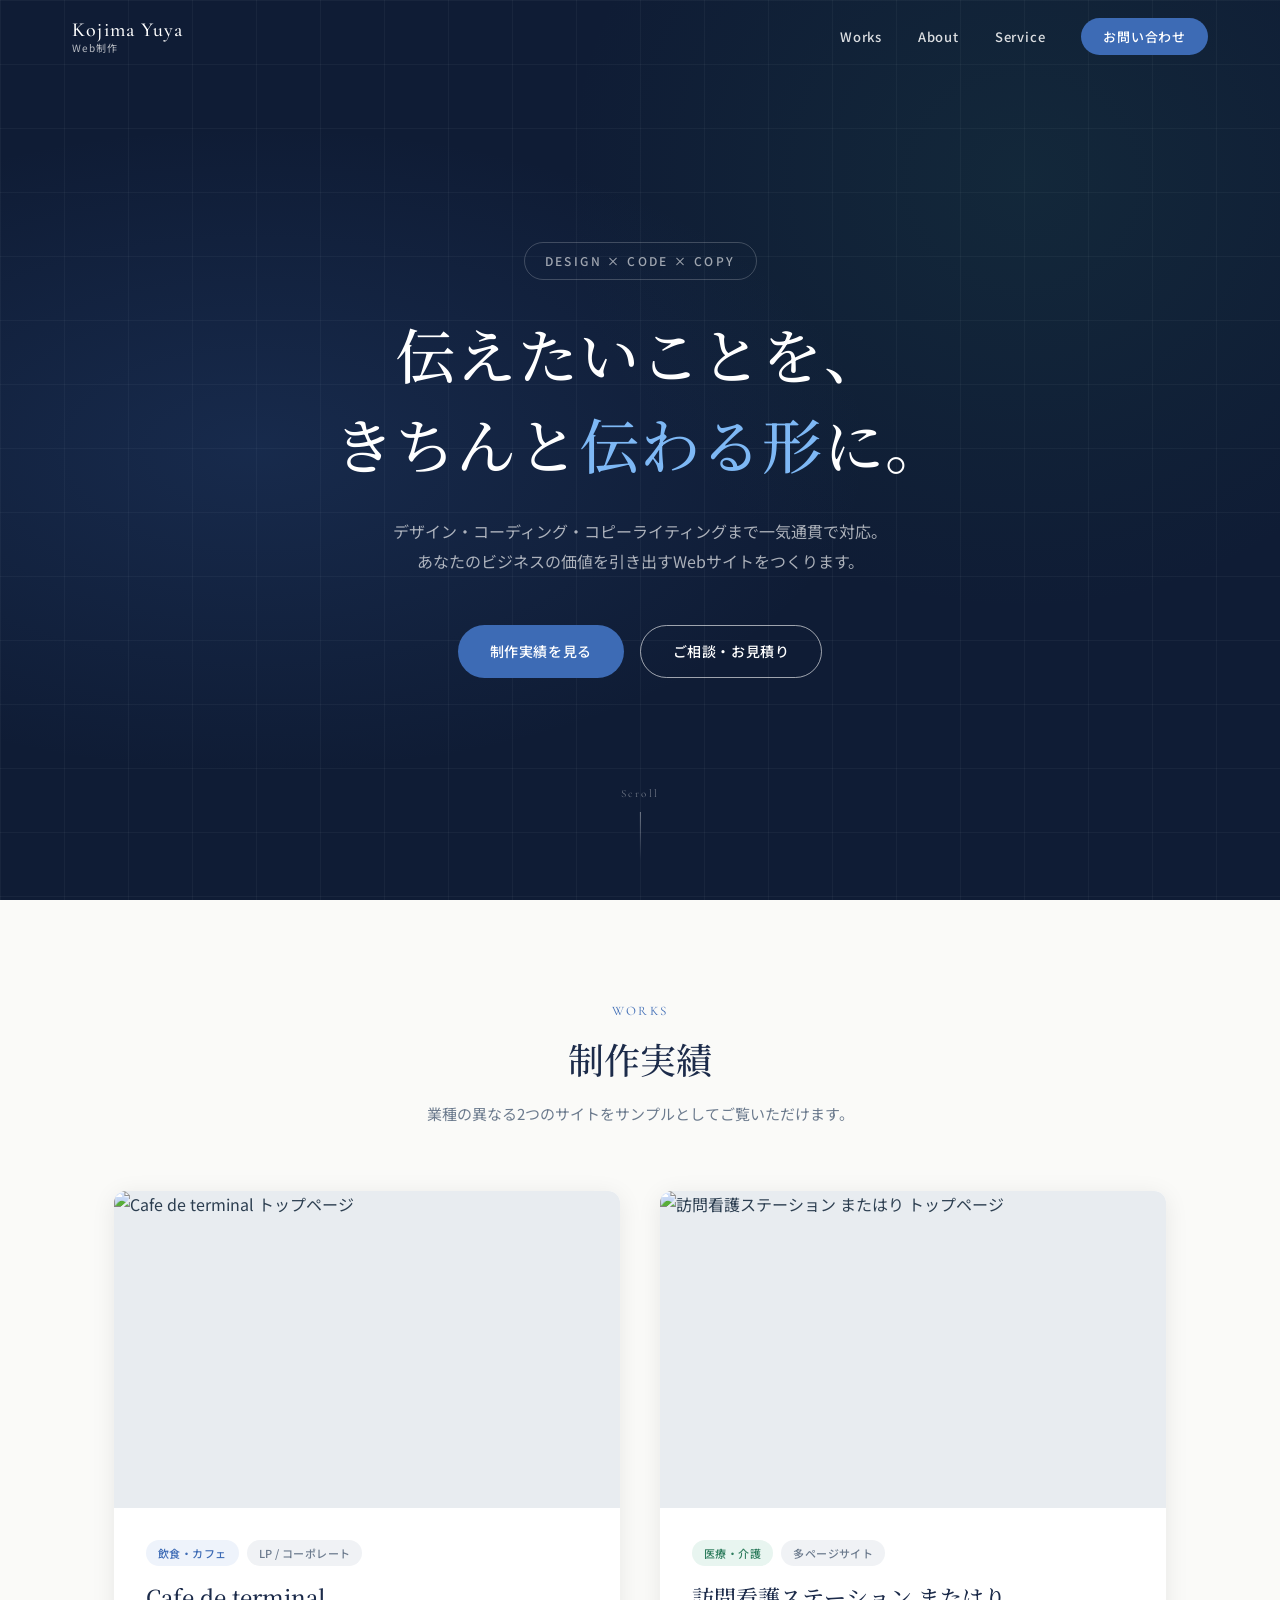
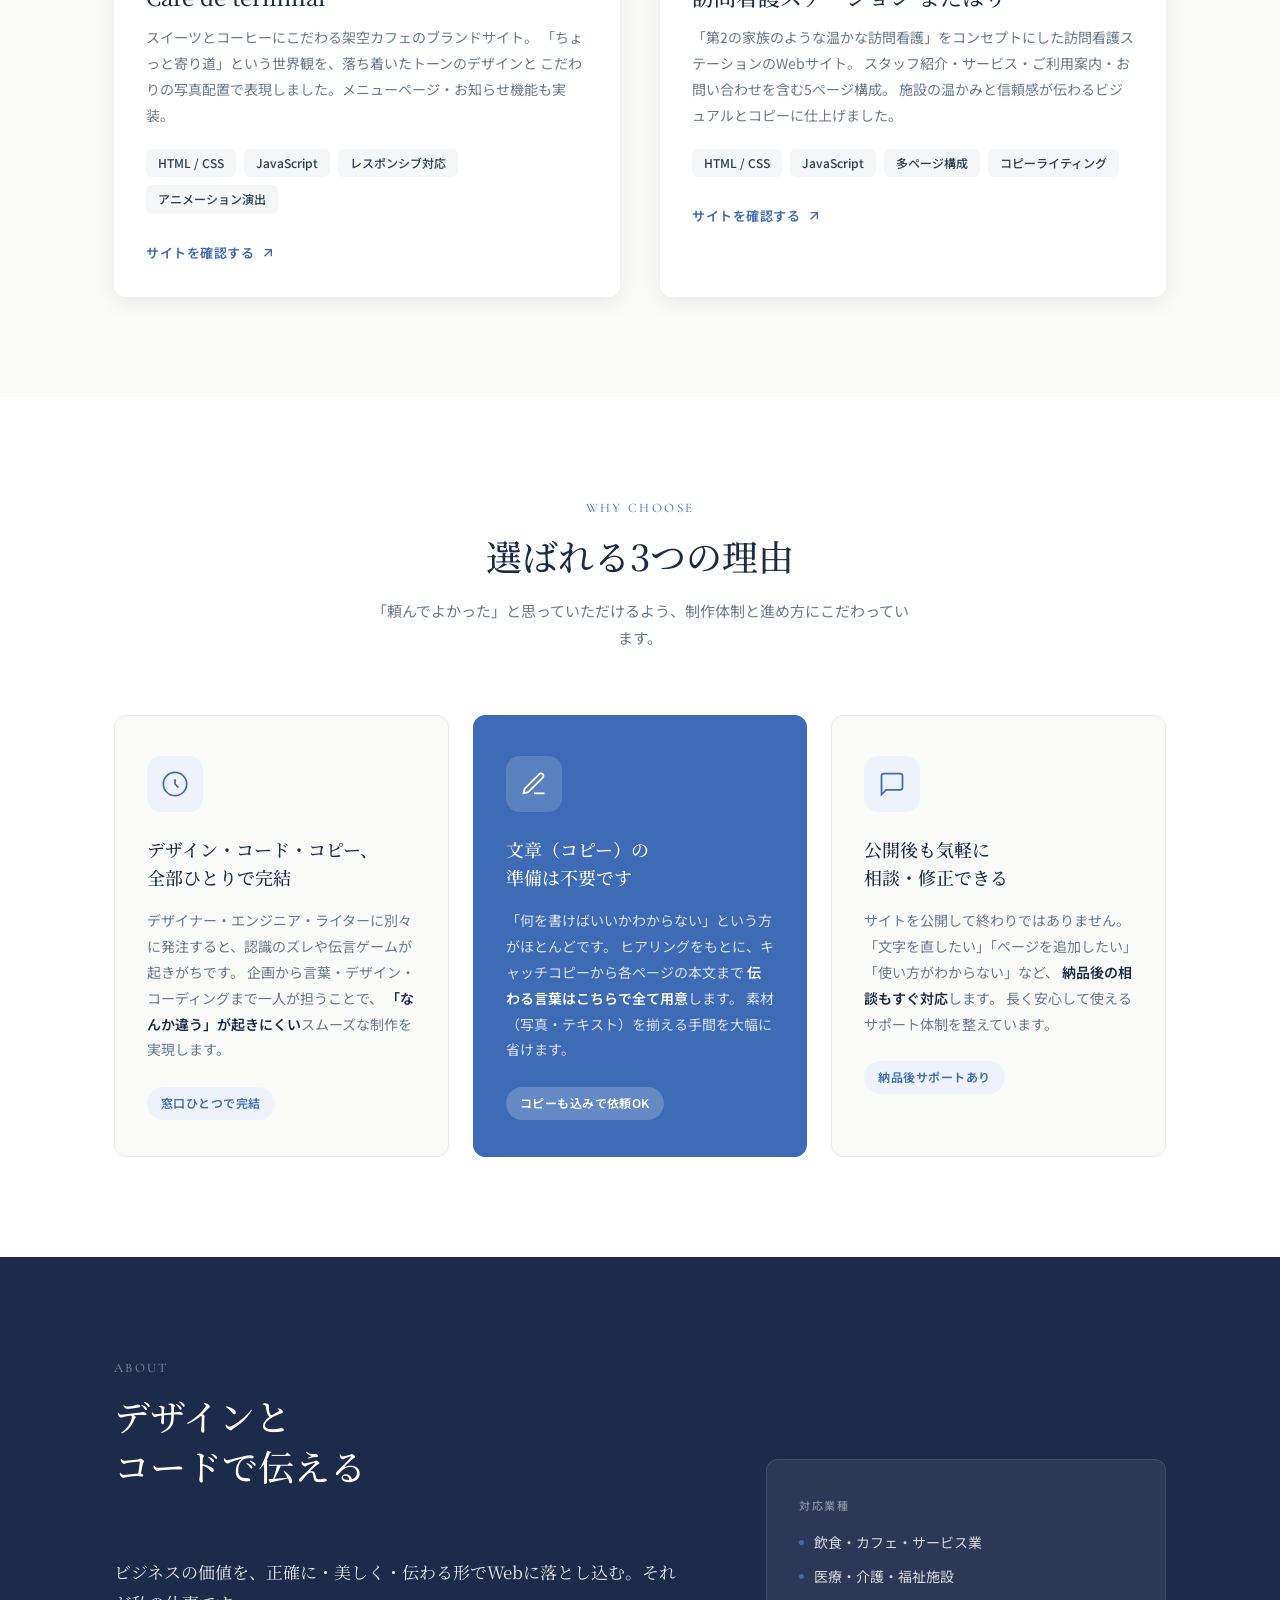
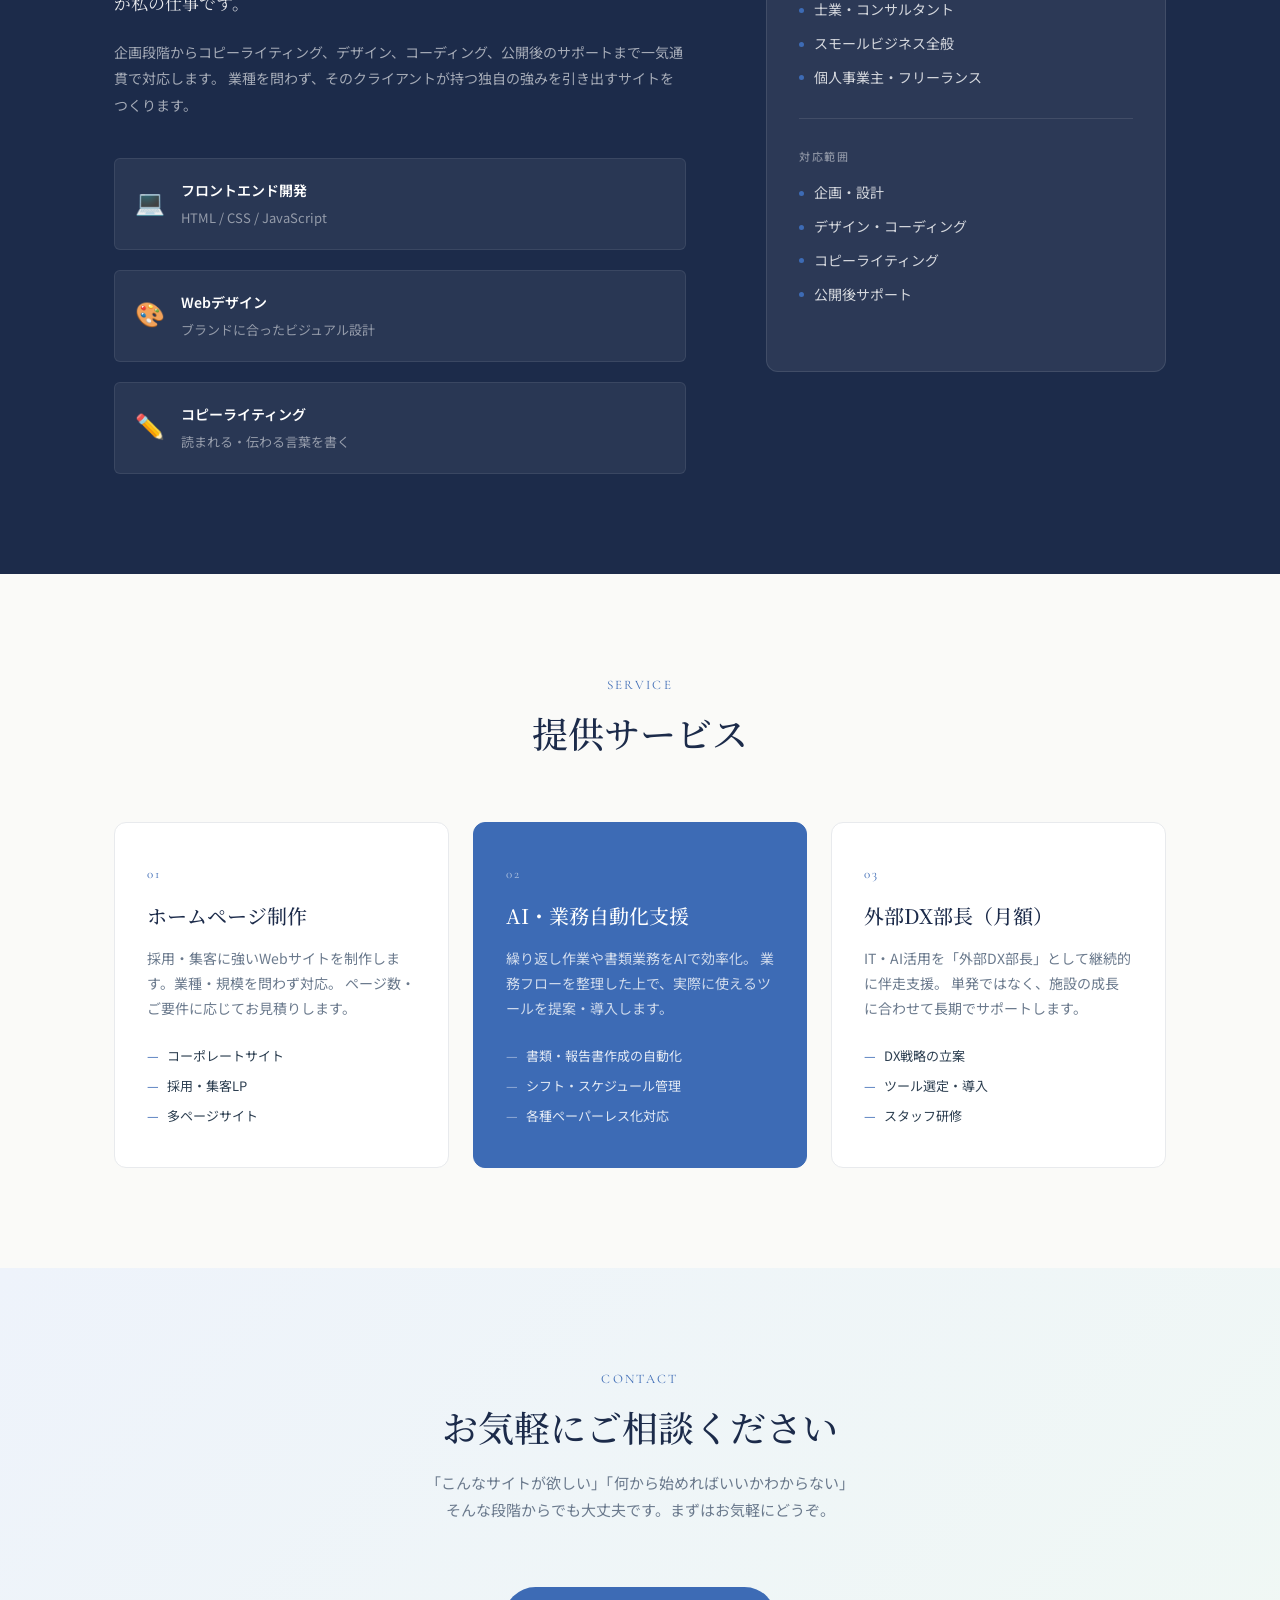
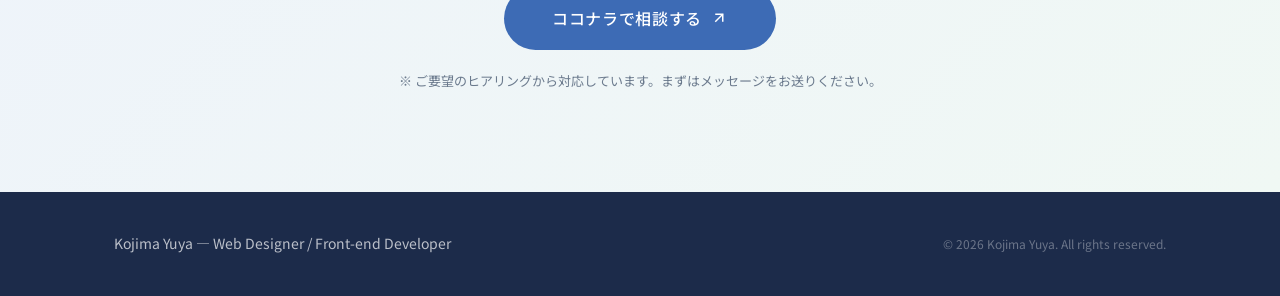
==== index.html @ 9ddced2b "初回コミット：ポートフォリオサイト" ====
<!DOCTYPE html>
<html lang="ja">
<head>
  <meta charset="UTF-8">
  <meta name="viewport" content="width=device-width, initial-scale=1.0">
  <title>Web制作ポートフォリオ | Kojima Yuya</title>
  <meta name="description" content="ホームページ制作のポートフォリオ。デザイン・コーディング・コピーライティングまで一気通貫で対応します。">
  <link rel="preconnect" href="https://fonts.googleapis.com">
  <link rel="preconnect" href="https://fonts.gstatic.com" crossorigin>
  <link href="https://fonts.googleapis.com/css2?family=Cormorant+Garamond:wght@300;400;500&family=Noto+Sans+JP:wght@300;400;500;700&family=Noto+Serif+JP:wght@400;500&display=swap" rel="stylesheet">
  <link rel="stylesheet" href="css/style.css">
</head>
<body>

  <!-- ==================== HEADER ==================== -->
  <header class="header" id="header">
    <div class="header__inner">
      <a href="#" class="header__logo">
        <span class="header__logo-en">Kojima Yuya</span>
        <span class="header__logo-ja">Web制作</span>
      </a>
      <nav class="header__nav" id="nav">
        <ul class="header__nav-list">
          <li><a href="#works">Works</a></li>
          <li><a href="#about">About</a></li>
          <li><a href="#service">Service</a></li>
          <li><a href="#contact" class="header__nav-cta">お問い合わせ</a></li>
        </ul>
      </nav>
      <button class="header__hamburger" id="hamburger" aria-label="メニュー">
        <span></span><span></span><span></span>
      </button>
    </div>
  </header>

  <!-- ==================== HERO ==================== -->
  <section class="hero">
    <div class="hero__bg"></div>
    <div class="hero__content">
      <p class="hero__eyebrow">Design × Code × Copy</p>
      <h1 class="hero__title">
        伝えたいことを、<br>
        きちんと<em>伝わる形</em>に。
      </h1>
      <p class="hero__desc">
        デザイン・コーディング・コピーライティングまで一気通貫で対応。<br>
        あなたのビジネスの価値を引き出すWebサイトをつくります。
      </p>
      <div class="hero__actions">
        <a href="#works" class="btn btn--primary">制作実績を見る</a>
        <a href="#contact" class="btn btn--ghost">ご相談・お見積り</a>
      </div>
    </div>
    <div class="hero__scroll">
      <span>Scroll</span>
      <div class="hero__scroll-line"></div>
    </div>
  </section>

  <!-- ==================== WORKS ==================== -->
  <section class="section works" id="works">
    <div class="container">
      <div class="section__header">
        <p class="section__label">Works</p>
        <h2 class="section__title">制作実績</h2>
        <p class="section__desc">業種の異なる2つのサイトをサンプルとしてご覧いただけます。</p>
      </div>

      <div class="works__grid">

        <!-- Work 1: Cafe -->
        <article class="work-card" id="work-cafe">
          <div class="work-card__visual">
            <a href="../sample_cafe_hp/index.html" target="_blank" class="work-card__link">
              <img
                src="../sample_cafe_hp/assets/images/hero.png"
                alt="Cafe de terminal トップページ"
                class="work-card__img"
                loading="lazy"
              >
              <div class="work-card__overlay">
                <span class="work-card__overlay-text">サイトを見る →</span>
              </div>
            </a>
          </div>
          <div class="work-card__body">
            <div class="work-card__tags">
              <span class="tag tag--blue">飲食・カフェ</span>
              <span class="tag tag--gray">LP / コーポレート</span>
            </div>
            <h3 class="work-card__title">Cafe de terminal</h3>
            <p class="work-card__desc">
              スイーツとコーヒーにこだわる架空カフェのブランドサイト。
              「ちょっと寄り道」という世界観を、落ち着いたトーンのデザインと
              こだわりの写真配置で表現しました。メニューページ・お知らせ機能も実装。
            </p>
            <ul class="work-card__skills">
              <li>HTML / CSS</li>
              <li>JavaScript</li>
              <li>レスポンシブ対応</li>
              <li>アニメーション演出</li>
            </ul>
            <a href="../sample_cafe_hp/index.html" target="_blank" class="work-card__cta">
              サイトを確認する
              <svg width="16" height="16" viewBox="0 0 24 24" fill="none" stroke="currentColor" stroke-width="2"><line x1="7" y1="17" x2="17" y2="7"/><polyline points="7 7 17 7 17 17"/></svg>
            </a>
          </div>
        </article>

        <!-- Work 2: またはり -->
        <article class="work-card" id="work-matahari">
          <div class="work-card__visual">
            <a href="../../15_Sandbox/Prototype/またはりHP(Claude Design)/index.html" target="_blank" class="work-card__link">
              <img
                src="../../15_Sandbox/Prototype/またはりHP(Claude Design)/uploads/photos/hero-main.jpg"
                alt="訪問看護ステーション またはり トップページ"
                class="work-card__img"
                loading="lazy"
              >
              <div class="work-card__overlay">
                <span class="work-card__overlay-text">サイトを見る →</span>
              </div>
            </a>
          </div>
          <div class="work-card__body">
            <div class="work-card__tags">
              <span class="tag tag--green">医療・介護</span>
              <span class="tag tag--gray">多ページサイト</span>
            </div>
            <h3 class="work-card__title">訪問看護ステーション またはり</h3>
            <p class="work-card__desc">
              「第2の家族のような温かな訪問看護」をコンセプトにした訪問看護ステーションのWebサイト。
              スタッフ紹介・サービス・ご利用案内・お問い合わせを含む5ページ構成。
              施設の温かみと信頼感が伝わるビジュアルとコピーに仕上げました。
            </p>
            <ul class="work-card__skills">
              <li>HTML / CSS</li>
              <li>JavaScript</li>
              <li>多ページ構成</li>
              <li>コピーライティング</li>
            </ul>
            <a href="../../15_Sandbox/Prototype/またはりHP(Claude Design)/index.html" target="_blank" class="work-card__cta">
              サイトを確認する
              <svg width="16" height="16" viewBox="0 0 24 24" fill="none" stroke="currentColor" stroke-width="2"><line x1="7" y1="17" x2="17" y2="7"/><polyline points="7 7 17 7 17 17"/></svg>
            </a>
          </div>
        </article>

      </div>
    </div>
  </section>

  <!-- ==================== FEATURES ==================== -->
  <section class="section features" id="features">
    <div class="container">
      <div class="section__header">
        <p class="section__label">Why Choose</p>
        <h2 class="section__title">選ばれる3つの理由</h2>
        <p class="section__desc">「頼んでよかった」と思っていただけるよう、制作体制と進め方にこだわっています。</p>
      </div>
      <div class="features__grid">

        <div class="feature-card">
          <div class="feature-card__icon-wrap">
            <svg width="28" height="28" viewBox="0 0 24 24" fill="none" stroke="currentColor" stroke-width="1.5"><circle cx="12" cy="12" r="10"/><path d="M12 8v4l3 3"/></svg>
          </div>
          <h3 class="feature-card__title">デザイン・コード・コピー、<br>全部ひとりで完結</h3>
          <p class="feature-card__desc">
            デザイナー・エンジニア・ライターに別々に発注すると、認識のズレや伝言ゲームが起きがちです。
            企画から言葉・デザイン・コーディングまで一人が担うことで、
            <strong>「なんか違う」が起きにくい</strong>スムーズな制作を実現します。
          </p>
          <div class="feature-card__badge">窓口ひとつで完結</div>
        </div>

        <div class="feature-card feature-card--accent">
          <div class="feature-card__icon-wrap">
            <svg width="28" height="28" viewBox="0 0 24 24" fill="none" stroke="currentColor" stroke-width="1.5"><path d="M12 20h9"/><path d="M16.5 3.5a2.121 2.121 0 0 1 3 3L7 19l-4 1 1-4L16.5 3.5z"/></svg>
          </div>
          <h3 class="feature-card__title">文章（コピー）の<br>準備は不要です</h3>
          <p class="feature-card__desc">
            「何を書けばいいかわからない」という方がほとんどです。
            ヒアリングをもとに、キャッチコピーから各ページの本文まで
            <strong>伝わる言葉はこちらで全て用意</strong>します。
            素材（写真・テキスト）を揃える手間を大幅に省けます。
          </p>
          <div class="feature-card__badge">コピーも込みで依頼OK</div>
        </div>

        <div class="feature-card">
          <div class="feature-card__icon-wrap">
            <svg width="28" height="28" viewBox="0 0 24 24" fill="none" stroke="currentColor" stroke-width="1.5"><path d="M21 15a2 2 0 0 1-2 2H7l-4 4V5a2 2 0 0 1 2-2h14a2 2 0 0 1 2 2z"/></svg>
          </div>
          <h3 class="feature-card__title">公開後も気軽に<br>相談・修正できる</h3>
          <p class="feature-card__desc">
            サイトを公開して終わりではありません。
            「文字を直したい」「ページを追加したい」「使い方がわからない」など、
            <strong>納品後の相談もすぐ対応</strong>します。
            長く安心して使えるサポート体制を整えています。
          </p>
          <div class="feature-card__badge">納品後サポートあり</div>
        </div>

      </div>
    </div>
  </section>

  <!-- ==================== ABOUT ==================== -->
  <section class="section about" id="about">
    <div class="container about__inner">
      <div class="about__text">
        <div class="section__header section__header--left">
          <p class="section__label">About</p>
          <h2 class="section__title">デザインと<br>コードで伝える</h2>
        </div>
        <p class="about__lead">
          ビジネスの価値を、正確に・美しく・伝わる形でWebに落とし込む。それが私の仕事です。
        </p>
        <p class="about__body">
          企画段階からコピーライティング、デザイン、コーディング、公開後のサポートまで一気通貫で対応します。
          業種を問わず、そのクライアントが持つ独自の強みを引き出すサイトをつくります。
        </p>
        <div class="about__skills">
          <div class="skill-item">
            <span class="skill-item__icon">💻</span>
            <div>
              <p class="skill-item__title">フロントエンド開発</p>
              <p class="skill-item__desc">HTML / CSS / JavaScript</p>
            </div>
          </div>
          <div class="skill-item">
            <span class="skill-item__icon">🎨</span>
            <div>
              <p class="skill-item__title">Webデザイン</p>
              <p class="skill-item__desc">ブランドに合ったビジュアル設計</p>
            </div>
          </div>
          <div class="skill-item">
            <span class="skill-item__icon">✏️</span>
            <div>
              <p class="skill-item__title">コピーライティング</p>
              <p class="skill-item__desc">読まれる・伝わる言葉を書く</p>
            </div>
          </div>
        </div>
      </div>
      <div class="about__visual">
        <div class="about__card">
          <p class="about__card-label">対応業種</p>
          <ul class="about__card-list">
            <li>飲食・カフェ・サービス業</li>
            <li>医療・介護・福祉施設</li>
            <li>士業・コンサルタント</li>
            <li>スモールビジネス全般</li>
            <li>個人事業主・フリーランス</li>
          </ul>
          <div class="about__card-divider"></div>
          <p class="about__card-label">対応範囲</p>
          <ul class="about__card-list">
            <li>企画・設計</li>
            <li>デザイン・コーディング</li>
            <li>コピーライティング</li>
            <li>公開後サポート</li>
          </ul>
        </div>
      </div>
    </div>
  </section>

  <!-- ==================== SERVICE ==================== -->
  <section class="section service" id="service">
    <div class="container">
      <div class="section__header">
        <p class="section__label">Service</p>
        <h2 class="section__title">提供サービス</h2>
      </div>
      <div class="service__grid">

        <div class="service-card">
          <div class="service-card__num">01</div>
          <h3 class="service-card__title">ホームページ制作</h3>
          <p class="service-card__desc">
            採用・集客に強いWebサイトを制作します。業種・規模を問わず対応。
            ページ数・ご要件に応じてお見積りします。
          </p>
          <ul class="service-card__list">
            <li>コーポレートサイト</li>
            <li>採用・集客LP</li>
            <li>多ページサイト</li>
          </ul>
        </div>

        <div class="service-card service-card--accent">
          <div class="service-card__num">02</div>
          <h3 class="service-card__title">AI・業務自動化支援</h3>
          <p class="service-card__desc">
            繰り返し作業や書類業務をAIで効率化。
            業務フローを整理した上で、実際に使えるツールを提案・導入します。
          </p>
          <ul class="service-card__list">
            <li>書類・報告書作成の自動化</li>
            <li>シフト・スケジュール管理</li>
            <li>各種ペーパーレス化対応</li>
          </ul>
        </div>

        <div class="service-card">
          <div class="service-card__num">03</div>
          <h3 class="service-card__title">外部DX部長（月額）</h3>
          <p class="service-card__desc">
            IT・AI活用を「外部DX部長」として継続的に伴走支援。
            単発ではなく、施設の成長に合わせて長期でサポートします。
          </p>
          <ul class="service-card__list">
            <li>DX戦略の立案</li>
            <li>ツール選定・導入</li>
            <li>スタッフ研修</li>
          </ul>
        </div>

      </div>
    </div>
  </section>

  <!-- ==================== CONTACT ==================== -->
  <section class="section contact" id="contact">
    <div class="container contact__inner">
      <div class="section__header">
        <p class="section__label">Contact</p>
        <h2 class="section__title">お気軽にご相談ください</h2>
        <p class="section__desc">
          「こんなサイトが欲しい」「何から始めればいいかわからない」<br>
          そんな段階からでも大丈夫です。まずはお気軽にどうぞ。
        </p>
      </div>
      <div class="contact__actions">
        <a href="https://coconala.com/services/4170805" target="_blank" class="btn btn--primary btn--lg">
          ココナラで相談する
          <svg width="18" height="18" viewBox="0 0 24 24" fill="none" stroke="currentColor" stroke-width="2"><line x1="7" y1="17" x2="17" y2="7"/><polyline points="7 7 17 7 17 17"/></svg>
        </a>
      </div>
      <p class="contact__note">※ ご要望のヒアリングから対応しています。まずはメッセージをお送りください。</p>
    </div>
  </section>

  <!-- ==================== FOOTER ==================== -->
  <footer class="footer">
    <div class="container footer__inner">
      <p class="footer__name">Kojima Yuya — Web Designer / Front-end Developer</p>
      <p class="footer__copy">&copy; 2026 Kojima Yuya. All rights reserved.</p>
    </div>
  </footer>

  <script src="js/main.js"></script>
</body>
</html>
---- css/style.css ----
/* ===========================
   Reset & Base
=========================== */
*, *::before, *::after {
  box-sizing: border-box;
  margin: 0;
  padding: 0;
}

:root {
  --color-bg: #fafaf8;
  --color-surface: #ffffff;
  --color-primary: #1c2b4a;
  --color-accent: #3d6bb5;
  --color-accent-light: #eef3fb;
  --color-green: #2e7d5e;
  --color-green-light: #e8f5f0;
  --color-text: #2c3e50;
  --color-text-muted: #6b7a8d;
  --color-border: #e8eaed;
  --color-hero-bg: #0f1c35;

  --font-sans: 'Noto Sans JP', sans-serif;
  --font-serif: 'Noto Serif JP', serif;
  --font-display: 'Cormorant Garamond', serif;

  --radius: 12px;
  --radius-sm: 6px;
  --shadow: 0 4px 24px rgba(0,0,0,.08);
  --shadow-hover: 0 12px 40px rgba(0,0,0,.14);
  --transition: .3s cubic-bezier(.4,0,.2,1);
}

html {
  scroll-behavior: smooth;
  font-size: 16px;
}

body {
  font-family: var(--font-sans);
  color: var(--color-text);
  background: var(--color-bg);
  line-height: 1.7;
  -webkit-font-smoothing: antialiased;
}

img { max-width: 100%; height: auto; display: block; }
a { text-decoration: none; color: inherit; }
ul { list-style: none; }

/* ===========================
   Utility
=========================== */
.container {
  max-width: 1100px;
  margin: 0 auto;
  padding: 0 24px;
}

.section {
  padding: 100px 0;
}

.section__header {
  text-align: center;
  margin-bottom: 64px;
}

.section__header--left {
  text-align: left;
}

.section__label {
  font-family: var(--font-display);
  font-size: 13px;
  letter-spacing: .18em;
  color: var(--color-accent);
  text-transform: uppercase;
  margin-bottom: 12px;
  display: block;
}

.section__title {
  font-family: var(--font-serif);
  font-size: clamp(26px, 3.5vw, 36px);
  font-weight: 500;
  color: var(--color-primary);
  line-height: 1.4;
  margin-bottom: 16px;
}

.section__desc {
  font-size: 15px;
  color: var(--color-text-muted);
  max-width: 540px;
  margin: 0 auto;
  line-height: 1.8;
}

/* ===========================
   Buttons
=========================== */
.btn {
  display: inline-flex;
  align-items: center;
  gap: 8px;
  padding: 14px 32px;
  border-radius: 50px;
  font-size: 14px;
  font-weight: 500;
  letter-spacing: .04em;
  cursor: pointer;
  border: none;
  transition: var(--transition);
}

.btn--primary {
  background: var(--color-accent);
  color: #fff;
}
.btn--primary:hover {
  background: #2f55a0;
  transform: translateY(-2px);
  box-shadow: 0 8px 24px rgba(61,107,181,.35);
}

.btn--ghost {
  background: transparent;
  color: #fff;
  border: 1.5px solid rgba(255,255,255,.6);
}
.btn--ghost:hover {
  background: rgba(255,255,255,.1);
  border-color: #fff;
}

.btn--lg {
  padding: 18px 48px;
  font-size: 16px;
}

/* ===========================
   Header
=========================== */
.header {
  position: fixed;
  top: 0;
  left: 0;
  right: 0;
  z-index: 100;
  background: transparent;
  transition: background var(--transition), box-shadow var(--transition);
}

.header.scrolled {
  background: rgba(255,255,255,.96);
  backdrop-filter: blur(12px);
  box-shadow: 0 1px 0 var(--color-border);
}

.header__inner {
  display: flex;
  align-items: center;
  justify-content: space-between;
  height: 72px;
  padding: 0 32px;
  max-width: 1200px;
  margin: 0 auto;
}

.header__logo {
  display: flex;
  flex-direction: column;
  line-height: 1.2;
}

.header__logo-en {
  font-family: var(--font-display);
  font-size: 20px;
  font-weight: 500;
  color: #fff;
  letter-spacing: .06em;
  transition: color var(--transition);
}

.header__logo-ja {
  font-size: 10px;
  color: rgba(255,255,255,.7);
  letter-spacing: .1em;
  transition: color var(--transition);
}

.header.scrolled .header__logo-en { color: var(--color-primary); }
.header.scrolled .header__logo-ja { color: var(--color-text-muted); }

.header__nav-list {
  display: flex;
  align-items: center;
  gap: 36px;
}

.header__nav-list a {
  font-size: 13px;
  font-weight: 500;
  letter-spacing: .06em;
  color: rgba(255,255,255,.85);
  transition: color var(--transition);
}

.header.scrolled .header__nav-list a { color: var(--color-text); }

.header__nav-list a:hover { color: var(--color-accent); }

.header__nav-cta {
  padding: 9px 22px;
  border-radius: 50px;
  background: var(--color-accent) !important;
  color: #fff !important;
}
.header.scrolled .header__nav-cta { background: var(--color-accent) !important; }
.header__nav-cta:hover { opacity: .88; }

.header__hamburger {
  display: none;
  flex-direction: column;
  justify-content: space-between;
  width: 26px;
  height: 18px;
  background: none;
  border: none;
  cursor: pointer;
  padding: 0;
}
.header__hamburger span {
  display: block;
  width: 100%;
  height: 2px;
  background: #fff;
  border-radius: 2px;
  transition: var(--transition);
}
.header.scrolled .header__hamburger span { background: var(--color-primary); }

/* ===========================
   Hero
=========================== */
.hero {
  position: relative;
  min-height: 100vh;
  display: flex;
  align-items: center;
  justify-content: center;
  overflow: hidden;
  background: var(--color-hero-bg);
}

.hero__bg {
  position: absolute;
  inset: 0;
  background:
    radial-gradient(ellipse 80% 60% at 20% 50%, rgba(61,107,181,.18) 0%, transparent 60%),
    radial-gradient(ellipse 60% 80% at 80% 20%, rgba(46,125,94,.12) 0%, transparent 60%);
  pointer-events: none;
}

/* Grid pattern overlay */
.hero::before {
  content: '';
  position: absolute;
  inset: 0;
  background-image:
    linear-gradient(rgba(255,255,255,.04) 1px, transparent 1px),
    linear-gradient(90deg, rgba(255,255,255,.04) 1px, transparent 1px);
  background-size: 64px 64px;
  pointer-events: none;
}

.hero__content {
  position: relative;
  z-index: 1;
  text-align: center;
  padding: 100px 24px 80px;
  max-width: 780px;
}

.hero__eyebrow {
  display: inline-block;
  font-size: 12px;
  font-weight: 500;
  letter-spacing: .2em;
  color: rgba(255,255,255,.6);
  text-transform: uppercase;
  margin-bottom: 28px;
  padding: 8px 20px;
  border: 1px solid rgba(255,255,255,.2);
  border-radius: 50px;
}

.hero__title {
  font-family: var(--font-serif);
  font-size: clamp(34px, 5.5vw, 60px);
  font-weight: 500;
  color: #fff;
  line-height: 1.5;
  margin-bottom: 28px;
  letter-spacing: .02em;
}

.hero__title em {
  font-style: normal;
  color: #7eb8f5;
  position: relative;
}

.hero__desc {
  font-size: clamp(14px, 1.6vw, 16px);
  color: rgba(255,255,255,.65);
  line-height: 1.9;
  margin-bottom: 48px;
}

.hero__actions {
  display: flex;
  gap: 16px;
  justify-content: center;
  flex-wrap: wrap;
}

.hero__scroll {
  position: absolute;
  bottom: 40px;
  left: 50%;
  transform: translateX(-50%);
  display: flex;
  flex-direction: column;
  align-items: center;
  gap: 8px;
  z-index: 1;
}

.hero__scroll span {
  font-family: var(--font-display);
  font-size: 11px;
  letter-spacing: .2em;
  color: rgba(255,255,255,.4);
}

.hero__scroll-line {
  width: 1px;
  height: 48px;
  background: linear-gradient(to bottom, rgba(255,255,255,.4), transparent);
  animation: scrollLine 2s ease-in-out infinite;
}

@keyframes scrollLine {
  0% { transform: scaleY(0); transform-origin: top; }
  50% { transform: scaleY(1); transform-origin: top; }
  51% { transform: scaleY(1); transform-origin: bottom; }
  100% { transform: scaleY(0); transform-origin: bottom; }
}

/* ===========================
   Features
=========================== */
.features {
  background: var(--color-surface);
}

.features__grid {
  display: grid;
  grid-template-columns: repeat(3, 1fr);
  gap: 24px;
}

.feature-card {
  position: relative;
  background: var(--color-bg);
  border: 1px solid var(--color-border);
  border-radius: var(--radius);
  padding: 40px 32px 36px;
  transition: transform var(--transition), box-shadow var(--transition), border-color var(--transition);
}

.feature-card:hover {
  transform: translateY(-5px);
  box-shadow: var(--shadow);
  border-color: rgba(61,107,181,.25);
}

.feature-card--accent {
  background: var(--color-accent);
  border-color: var(--color-accent);
  color: #fff;
}

.feature-card--accent:hover {
  background: #2f55a0;
  border-color: #2f55a0;
  box-shadow: 0 12px 40px rgba(61,107,181,.3);
}

.feature-card__icon-wrap {
  width: 56px;
  height: 56px;
  display: flex;
  align-items: center;
  justify-content: center;
  background: var(--color-accent-light);
  border-radius: 14px;
  margin-bottom: 24px;
  color: var(--color-accent);
}

.feature-card--accent .feature-card__icon-wrap {
  background: rgba(255,255,255,.15);
  color: #fff;
}

.feature-card__title {
  font-family: var(--font-serif);
  font-size: 18px;
  font-weight: 500;
  color: var(--color-primary);
  line-height: 1.55;
  margin-bottom: 16px;
}

.feature-card--accent .feature-card__title { color: #fff; }

.feature-card__desc {
  font-size: 14px;
  color: var(--color-text-muted);
  line-height: 1.85;
  margin-bottom: 24px;
}

.feature-card--accent .feature-card__desc { color: rgba(255,255,255,.8); }

.feature-card__desc strong {
  color: var(--color-primary);
  font-weight: 600;
}

.feature-card--accent .feature-card__desc strong { color: #fff; }

.feature-card__badge {
  display: inline-block;
  font-size: 12px;
  font-weight: 600;
  letter-spacing: .04em;
  padding: 6px 14px;
  border-radius: 50px;
  background: var(--color-accent-light);
  color: var(--color-accent);
}

.feature-card--accent .feature-card__badge {
  background: rgba(255,255,255,.2);
  color: #fff;
}

/* ===========================
   Works
=========================== */
.works {
  background: var(--color-bg);
}

.works__grid {
  display: grid;
  grid-template-columns: 1fr 1fr;
  gap: 40px;
}

.work-card {
  background: var(--color-surface);
  border-radius: var(--radius);
  overflow: hidden;
  box-shadow: var(--shadow);
  transition: transform var(--transition), box-shadow var(--transition);
}

.work-card:hover {
  transform: translateY(-6px);
  box-shadow: var(--shadow-hover);
}

.work-card__visual {
  position: relative;
  overflow: hidden;
  aspect-ratio: 16 / 10;
  background: #e8ecf0;
}

.work-card__img {
  width: 100%;
  height: 100%;
  object-fit: cover;
  transition: transform .6s cubic-bezier(.4,0,.2,1);
}

.work-card:hover .work-card__img {
  transform: scale(1.04);
}

.work-card__overlay {
  position: absolute;
  inset: 0;
  background: rgba(15,28,53,.55);
  display: flex;
  align-items: center;
  justify-content: center;
  opacity: 0;
  transition: opacity var(--transition);
}

.work-card:hover .work-card__overlay { opacity: 1; }

.work-card__overlay-text {
  font-size: 15px;
  font-weight: 500;
  color: #fff;
  letter-spacing: .08em;
  border: 1.5px solid rgba(255,255,255,.7);
  padding: 10px 28px;
  border-radius: 50px;
}

.work-card__body {
  padding: 32px;
}

.work-card__tags {
  display: flex;
  gap: 8px;
  margin-bottom: 16px;
  flex-wrap: wrap;
}

.tag {
  font-size: 11px;
  font-weight: 500;
  padding: 4px 12px;
  border-radius: 50px;
  letter-spacing: .04em;
}

.tag--blue { background: var(--color-accent-light); color: var(--color-accent); }
.tag--green { background: var(--color-green-light); color: var(--color-green); }
.tag--gray { background: #f0f2f5; color: #6b7a8d; }

.work-card__title {
  font-family: var(--font-serif);
  font-size: 22px;
  font-weight: 500;
  color: var(--color-primary);
  margin-bottom: 12px;
  line-height: 1.4;
}

.work-card__desc {
  font-size: 14px;
  color: var(--color-text-muted);
  line-height: 1.85;
  margin-bottom: 20px;
}

.work-card__skills {
  display: flex;
  flex-wrap: wrap;
  gap: 8px;
  margin-bottom: 24px;
}

.work-card__skills li {
  font-size: 12px;
  padding: 4px 12px;
  background: #f5f6f8;
  border-radius: var(--radius-sm);
  color: var(--color-text);
  font-weight: 500;
}

.work-card__cta {
  display: inline-flex;
  align-items: center;
  gap: 6px;
  font-size: 13px;
  font-weight: 600;
  color: var(--color-accent);
  letter-spacing: .04em;
  transition: gap var(--transition), opacity var(--transition);
}

.work-card__cta:hover { gap: 10px; opacity: .75; }

/* ===========================
   About
=========================== */
.about {
  background: var(--color-primary);
}

.about .section__label { color: rgba(255,255,255,.5); }
.about .section__title { color: #fff; }

.about__inner {
  display: grid;
  grid-template-columns: 1fr 400px;
  gap: 80px;
  align-items: center;
}

.about__lead {
  font-size: 17px;
  color: rgba(255,255,255,.9);
  line-height: 1.85;
  margin-bottom: 20px;
  font-family: var(--font-serif);
}

.about__body {
  font-size: 14px;
  color: rgba(255,255,255,.6);
  line-height: 1.9;
  margin-bottom: 40px;
}

.about__skills {
  display: flex;
  flex-direction: column;
  gap: 20px;
}

.skill-item {
  display: flex;
  align-items: flex-start;
  gap: 16px;
  padding: 20px;
  background: rgba(255,255,255,.06);
  border-radius: var(--radius-sm);
  border: 1px solid rgba(255,255,255,.08);
}

.skill-item__icon {
  font-size: 24px;
  flex-shrink: 0;
  margin-top: 2px;
}

.skill-item__title {
  font-size: 14px;
  font-weight: 600;
  color: #fff;
  margin-bottom: 4px;
}

.skill-item__desc {
  font-size: 13px;
  color: rgba(255,255,255,.5);
}

.about__card {
  background: rgba(255,255,255,.07);
  border: 1px solid rgba(255,255,255,.1);
  border-radius: var(--radius);
  padding: 36px 32px;
}

.about__card-label {
  font-size: 11px;
  letter-spacing: .15em;
  text-transform: uppercase;
  color: rgba(255,255,255,.45);
  margin-bottom: 16px;
  font-weight: 500;
}

.about__card-list {
  display: flex;
  flex-direction: column;
  gap: 10px;
  margin-bottom: 28px;
}

.about__card-list li {
  font-size: 14px;
  color: rgba(255,255,255,.8);
  display: flex;
  align-items: center;
  gap: 10px;
}

.about__card-list li::before {
  content: '';
  display: inline-block;
  width: 5px;
  height: 5px;
  background: var(--color-accent);
  border-radius: 50%;
  flex-shrink: 0;
}

.about__card-divider {
  height: 1px;
  background: rgba(255,255,255,.1);
  margin-bottom: 28px;
}

/* ===========================
   Service
=========================== */
.service {
  background: var(--color-bg);
}

.service__grid {
  display: grid;
  grid-template-columns: repeat(3, 1fr);
  gap: 24px;
}

.service-card {
  background: var(--color-surface);
  border-radius: var(--radius);
  padding: 40px 32px;
  border: 1px solid var(--color-border);
  transition: var(--transition);
}

.service-card:hover {
  border-color: var(--color-accent);
  box-shadow: var(--shadow);
  transform: translateY(-4px);
}

.service-card--accent {
  background: var(--color-accent);
  border-color: var(--color-accent);
  color: #fff;
}

.service-card--accent:hover {
  background: #2f55a0;
  border-color: #2f55a0;
}

.service-card__num {
  font-family: var(--font-display);
  font-size: 13px;
  font-weight: 400;
  letter-spacing: .15em;
  color: var(--color-accent);
  margin-bottom: 16px;
}

.service-card--accent .service-card__num { color: rgba(255,255,255,.6); }

.service-card__title {
  font-family: var(--font-serif);
  font-size: 20px;
  font-weight: 500;
  color: var(--color-primary);
  margin-bottom: 16px;
  line-height: 1.4;
}

.service-card--accent .service-card__title { color: #fff; }

.service-card__desc {
  font-size: 14px;
  color: var(--color-text-muted);
  line-height: 1.8;
  margin-bottom: 24px;
}

.service-card--accent .service-card__desc { color: rgba(255,255,255,.75); }

.service-card__list {
  display: flex;
  flex-direction: column;
  gap: 8px;
}

.service-card__list li {
  font-size: 13px;
  color: var(--color-text);
  display: flex;
  align-items: center;
  gap: 8px;
}

.service-card--accent .service-card__list li { color: rgba(255,255,255,.85); }

.service-card__list li::before {
  content: '—';
  color: var(--color-accent);
  flex-shrink: 0;
}

.service-card--accent .service-card__list li::before { color: rgba(255,255,255,.5); }

/* ===========================
   Contact
=========================== */
.contact {
  background: linear-gradient(135deg, #eef3fb 0%, #f0f8f4 100%);
}

.contact__inner {
  text-align: center;
}

.contact__actions {
  margin-bottom: 20px;
}

.contact__note {
  font-size: 13px;
  color: var(--color-text-muted);
}

/* ===========================
   Footer
=========================== */
.footer {
  background: var(--color-primary);
  padding: 40px 0;
}

.footer__inner {
  display: flex;
  align-items: center;
  justify-content: space-between;
}

.footer__name {
  font-size: 14px;
  color: rgba(255,255,255,.7);
}

.footer__copy {
  font-size: 12px;
  color: rgba(255,255,255,.35);
}

/* ===========================
   Scroll Animations
=========================== */
.fade-up {
  opacity: 0;
  transform: translateY(32px);
  transition: opacity .7s cubic-bezier(.4,0,.2,1), transform .7s cubic-bezier(.4,0,.2,1);
}

.fade-up.visible {
  opacity: 1;
  transform: translateY(0);
}

/* ===========================
   Responsive
=========================== */
@media (max-width: 900px) {
  .works__grid {
    grid-template-columns: 1fr;
    max-width: 560px;
    margin: 0 auto;
  }

  .features__grid {
    grid-template-columns: 1fr;
    max-width: 520px;
    margin: 0 auto;
  }

  .about__inner {
    grid-template-columns: 1fr;
    gap: 48px;
  }

  .service__grid {
    grid-template-columns: 1fr;
    max-width: 480px;
    margin: 0 auto;
  }
}

@media (max-width: 768px) {
  .section { padding: 72px 0; }

  .header__nav { display: none; }

  .header__nav.open {
    display: flex;
    flex-direction: column;
    position: fixed;
    inset: 0;
    background: rgba(15,28,53,.97);
    z-index: 200;
    align-items: center;
    justify-content: center;
    gap: 0;
  }

  .header__nav.open .header__nav-list {
    flex-direction: column;
    gap: 0;
    align-items: center;
  }

  .header__nav.open .header__nav-list a {
    display: block;
    padding: 18px 0;
    font-size: 20px;
    color: #fff;
    letter-spacing: .06em;
    border-bottom: 1px solid rgba(255,255,255,.1);
    width: 200px;
    text-align: center;
  }

  .header__hamburger { display: flex; z-index: 300; }

  .hero__title { font-size: clamp(28px, 8vw, 40px); }

  .footer__inner {
    flex-direction: column;
    gap: 12px;
    text-align: center;
  }

  .about__card { display: none; }
}

@media (max-width: 480px) {
  .hero__actions { flex-direction: column; align-items: center; }
  .work-card__body { padding: 24px; }
  .service-card { padding: 32px 24px; }
}
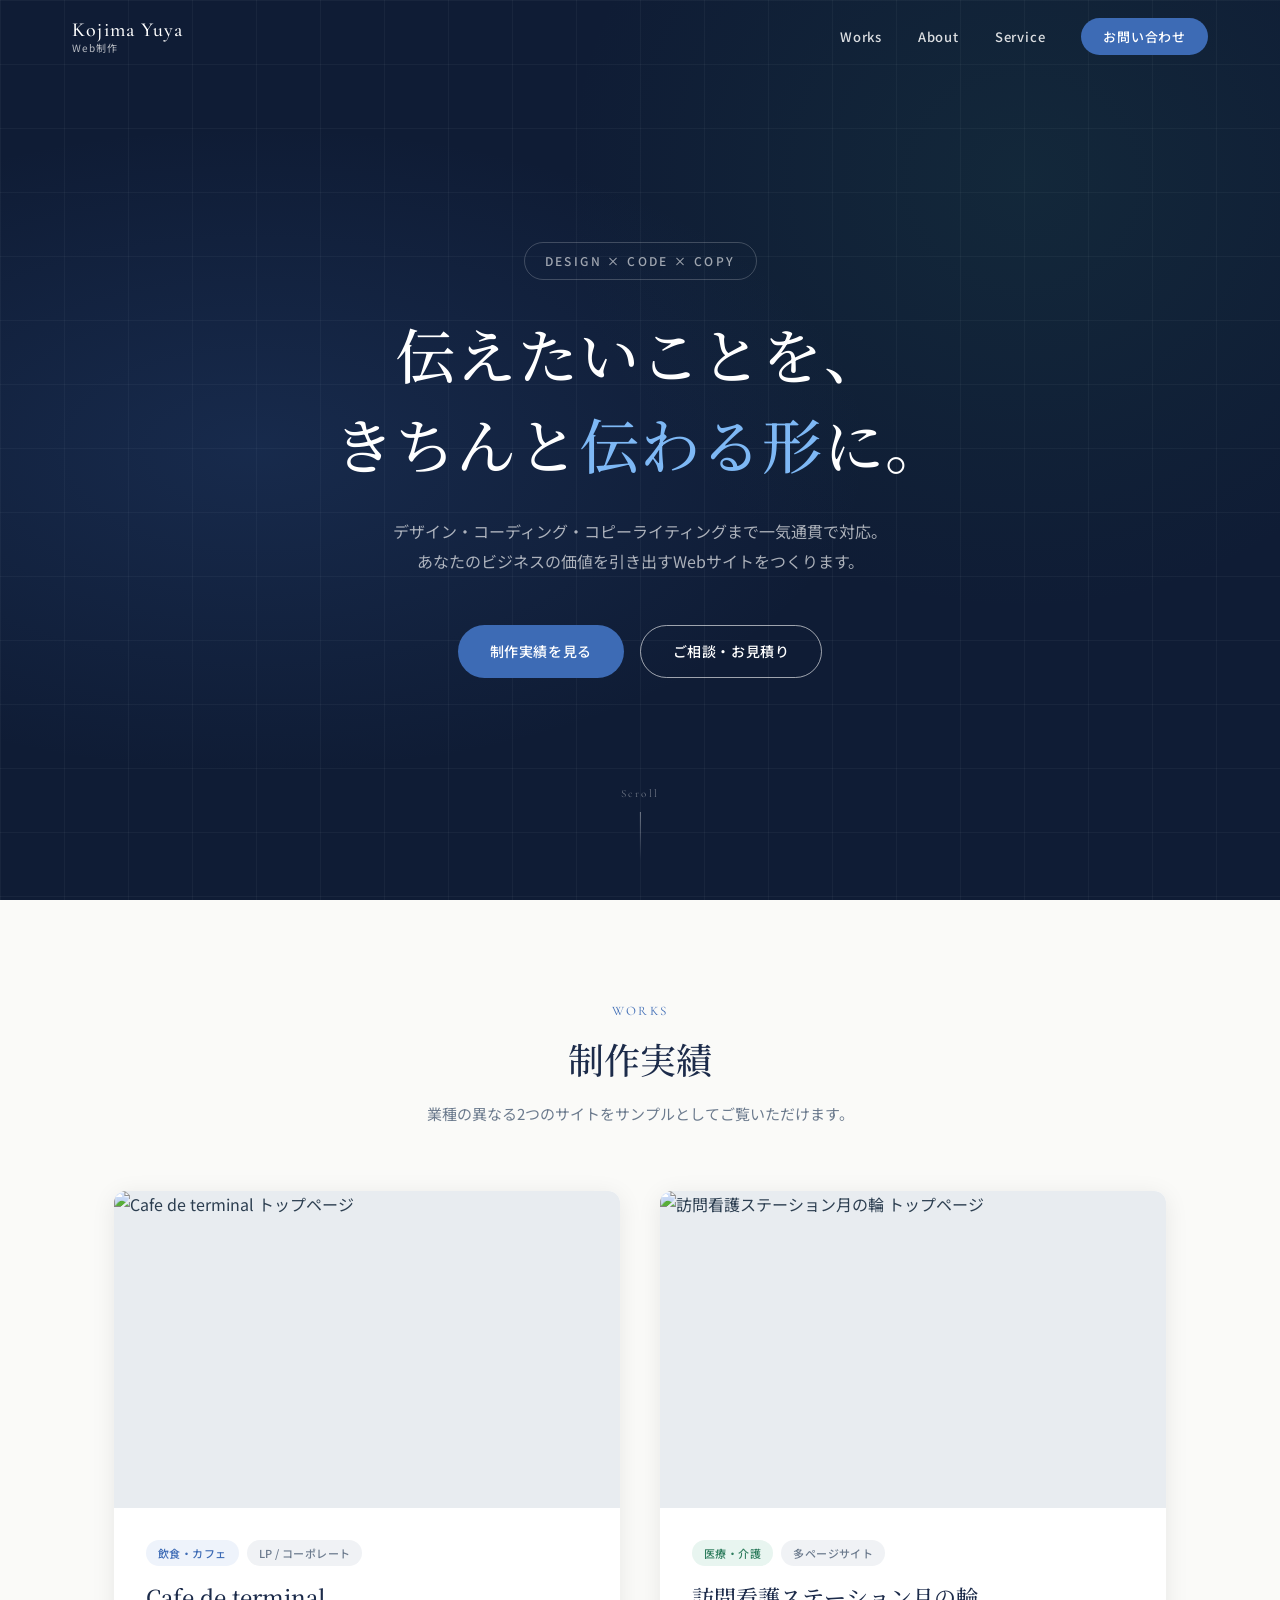
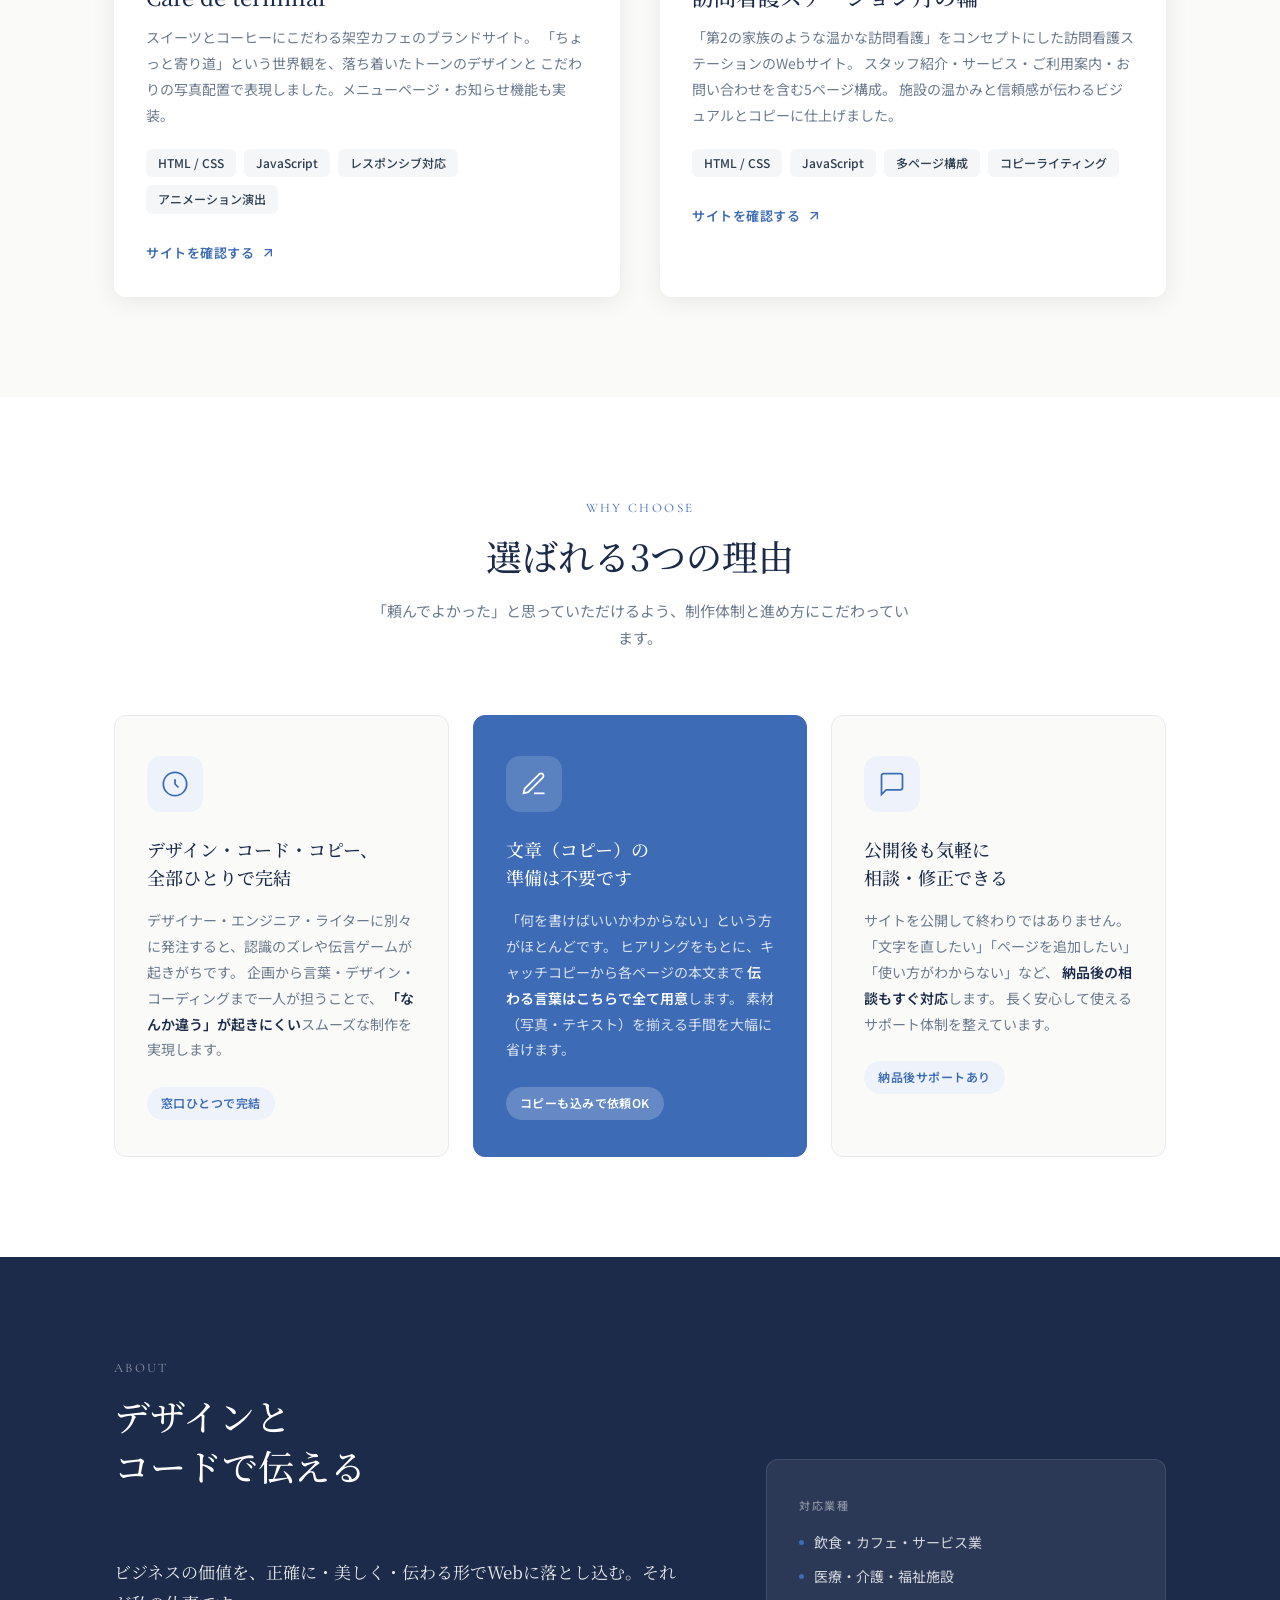
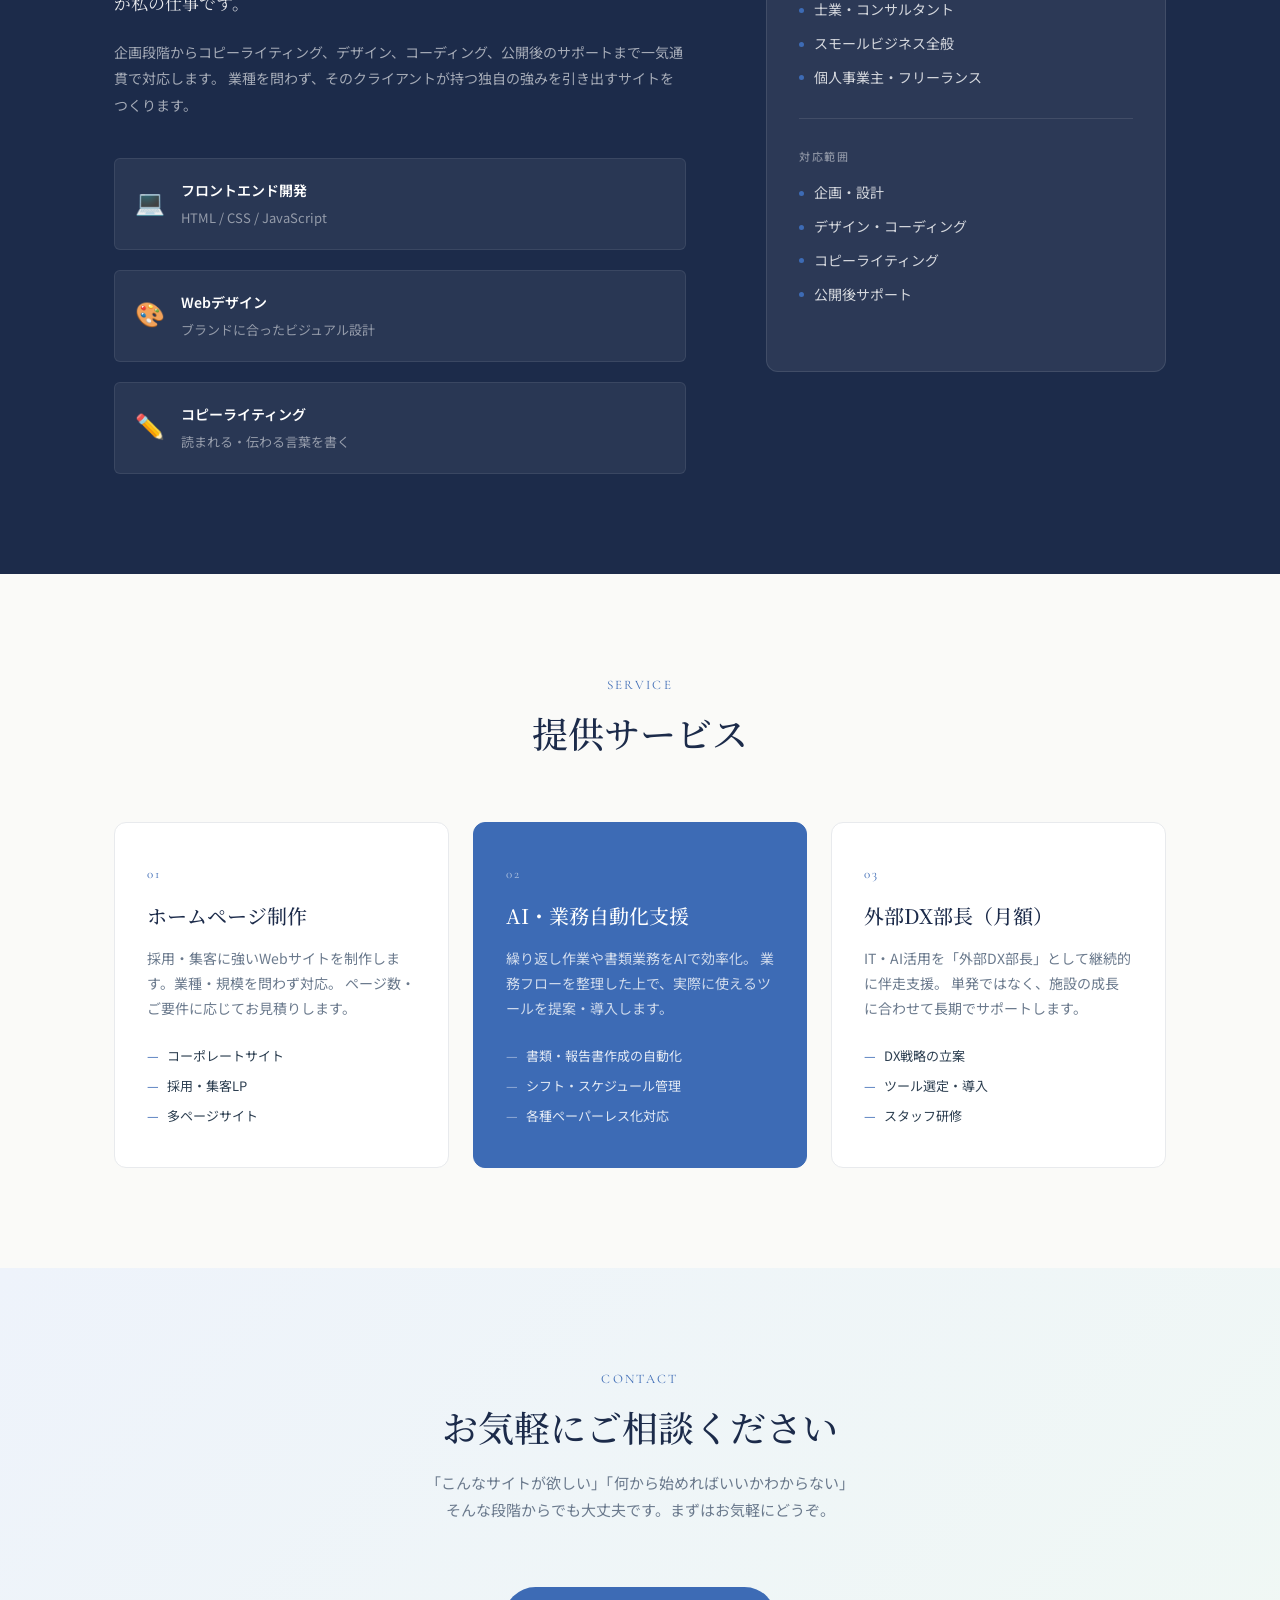
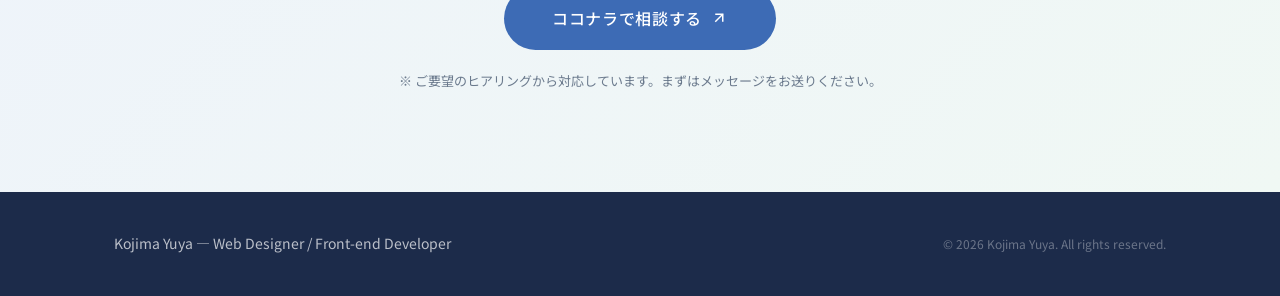
==== commit b03e9e93: "またはり→月の輪に名称変更" ====
--- a/index.html
+++ b/index.html
@@ -113,7 +113,7 @@
             <a href="../../15_Sandbox/Prototype/またはりHP(Claude Design)/index.html" target="_blank" class="work-card__link">
               <img
                 src="../../15_Sandbox/Prototype/またはりHP(Claude Design)/uploads/photos/hero-main.jpg"
-                alt="訪問看護ステーション またはり トップページ"
+                alt="訪問看護ステーション月の輪 トップページ"
                 class="work-card__img"
                 loading="lazy"
               >
@@ -127,7 +127,7 @@
               <span class="tag tag--green">医療・介護</span>
               <span class="tag tag--gray">多ページサイト</span>
             </div>
-            <h3 class="work-card__title">訪問看護ステーション またはり</h3>
+            <h3 class="work-card__title">訪問看護ステーション月の輪</h3>
             <p class="work-card__desc">
               「第2の家族のような温かな訪問看護」をコンセプトにした訪問看護ステーションのWebサイト。
               スタッフ紹介・サービス・ご利用案内・お問い合わせを含む5ページ構成。
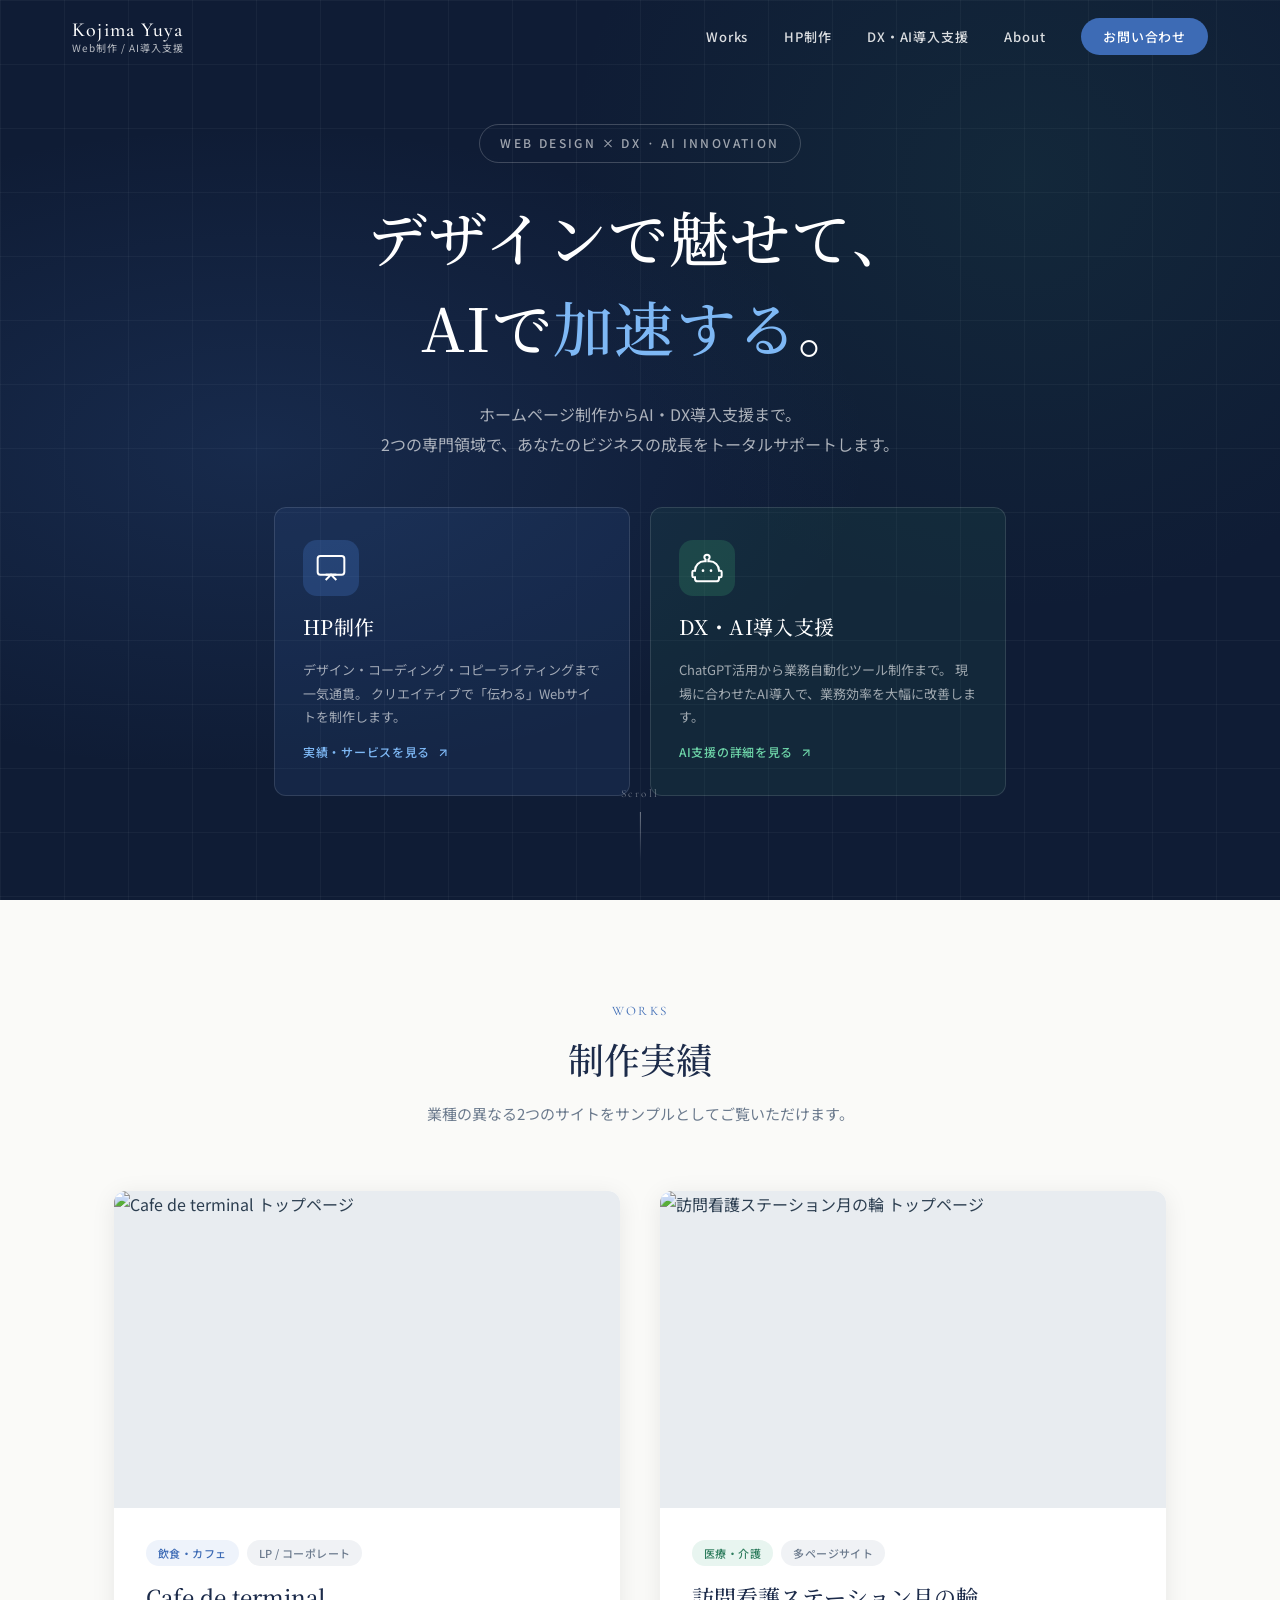
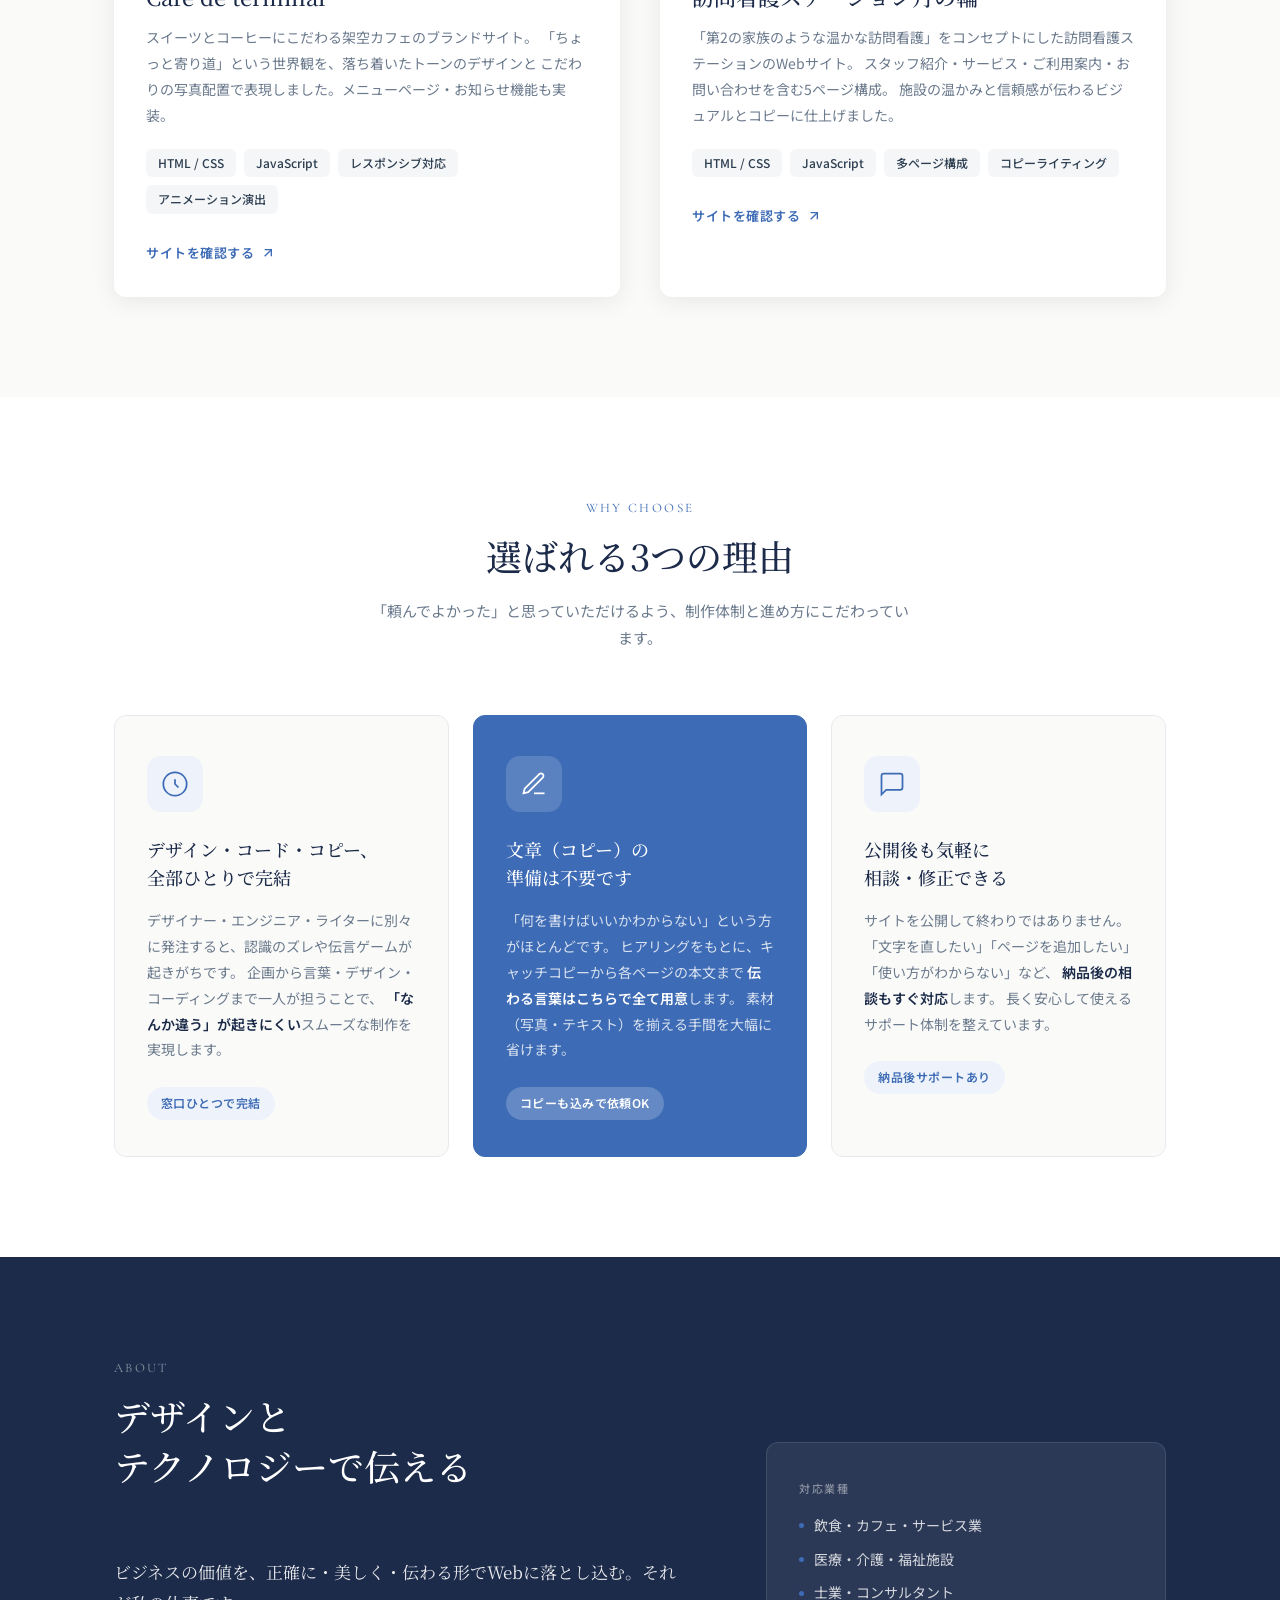
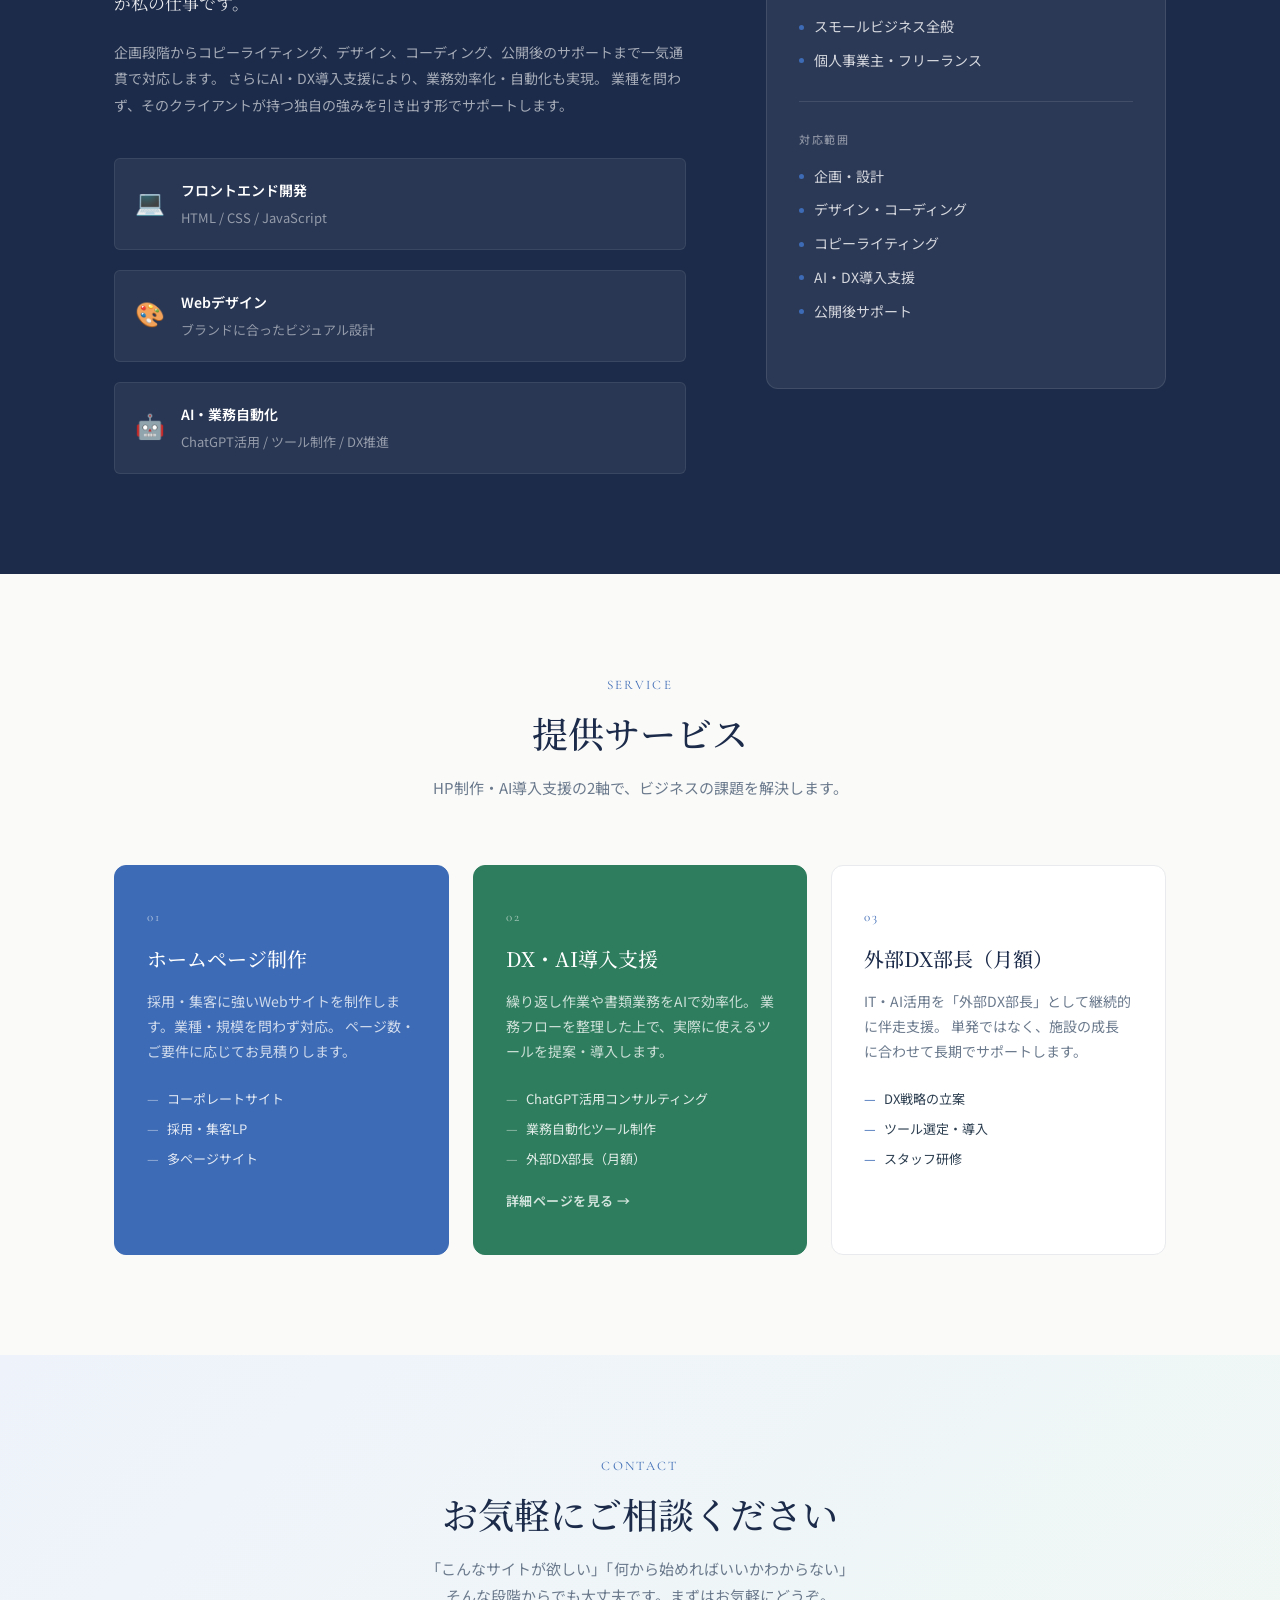
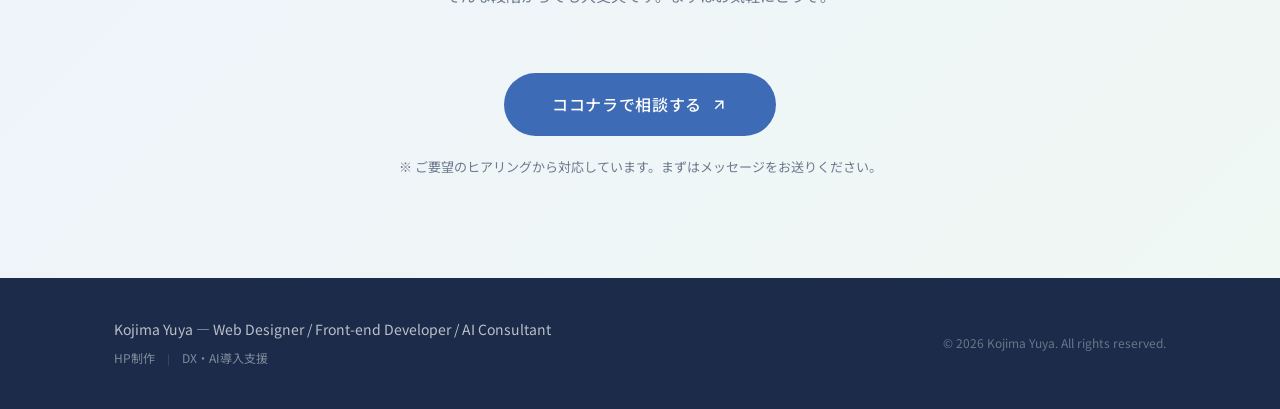
==== commit feaa697f: "AI導入支援事業を追加：ヒーロー改修・ai-support.html新規作成 - ナビゲーションに「HP制作」「DX・AI導入支援」リンクを追加 - ヒーローセクションを2サービス並列表示のカード型レ" ====
--- a/index.html
+++ b/index.html
@@ -3,8 +3,8 @@
 <head>
   <meta charset="UTF-8">
   <meta name="viewport" content="width=device-width, initial-scale=1.0">
-  <title>Web制作ポートフォリオ | Kojima Yuya</title>
-  <meta name="description" content="ホームページ制作のポートフォリオ。デザイン・コーディング・コピーライティングまで一気通貫で対応します。">
+  <title>Web制作・AI導入支援 | Kojima Yuya</title>
+  <meta name="description" content="ホームページ制作からAI・DX導入支援まで。デザイン・コーディング・コピーライティング・業務自動化を一気通貫で対応します。">
   <link rel="preconnect" href="https://fonts.googleapis.com">
   <link rel="preconnect" href="https://fonts.gstatic.com" crossorigin>
   <link href="https://fonts.googleapis.com/css2?family=Cormorant+Garamond:wght@300;400;500&family=Noto+Sans+JP:wght@300;400;500;700&family=Noto+Serif+JP:wght@400;500&display=swap" rel="stylesheet">
@@ -15,15 +15,16 @@
   <!-- ==================== HEADER ==================== -->
   <header class="header" id="header">
     <div class="header__inner">
-      <a href="#" class="header__logo">
+      <a href="index.html" class="header__logo">
         <span class="header__logo-en">Kojima Yuya</span>
-        <span class="header__logo-ja">Web制作</span>
+        <span class="header__logo-ja">Web制作 / AI導入支援</span>
       </a>
       <nav class="header__nav" id="nav">
         <ul class="header__nav-list">
           <li><a href="#works">Works</a></li>
+          <li><a href="#service">HP制作</a></li>
+          <li><a href="ai-support.html">DX・AI導入支援</a></li>
           <li><a href="#about">About</a></li>
-          <li><a href="#service">Service</a></li>
           <li><a href="#contact" class="header__nav-cta">お問い合わせ</a></li>
         </ul>
       </nav>
@@ -37,18 +38,56 @@
   <section class="hero">
     <div class="hero__bg"></div>
     <div class="hero__content">
-      <p class="hero__eyebrow">Design × Code × Copy</p>
+      <p class="hero__eyebrow">Web Design × DX · AI Innovation</p>
       <h1 class="hero__title">
-        伝えたいことを、<br>
-        きちんと<em>伝わる形</em>に。
+        デザインで魅せて、<br>
+        AIで<em>加速する</em>。
       </h1>
       <p class="hero__desc">
-        デザイン・コーディング・コピーライティングまで一気通貫で対応。<br>
-        あなたのビジネスの価値を引き出すWebサイトをつくります。
+        ホームページ制作からAI・DX導入支援まで。<br>
+        2つの専門領域で、あなたのビジネスの成長をトータルサポートします。
       </p>
-      <div class="hero__actions">
-        <a href="#works" class="btn btn--primary">制作実績を見る</a>
-        <a href="#contact" class="btn btn--ghost">ご相談・お見積り</a>
+
+      <div class="hero__services">
+
+        <a href="#service" class="hero__service-card hero__service-card--web">
+          <div class="hero__service-icon">
+            <svg width="32" height="32" viewBox="0 0 24 24" fill="none" stroke="currentColor" stroke-width="1.5">
+              <rect x="2" y="3" width="20" height="14" rx="2"/>
+              <polyline points="8 21 12 17 16 21"/>
+              <line x1="8" y1="17" x2="16" y2="17"/>
+            </svg>
+          </div>
+          <div class="hero__service-label">HP制作</div>
+          <p class="hero__service-desc">
+            デザイン・コーディング・コピーライティングまで一気通貫。
+            クリエイティブで「伝わる」Webサイトを制作します。
+          </p>
+          <span class="hero__service-link">
+            実績・サービスを見る
+            <svg width="14" height="14" viewBox="0 0 24 24" fill="none" stroke="currentColor" stroke-width="2"><line x1="7" y1="17" x2="17" y2="7"/><polyline points="7 7 17 7 17 17"/></svg>
+          </span>
+        </a>
+
+        <a href="ai-support.html" class="hero__service-card hero__service-card--ai">
+          <div class="hero__service-icon">
+            <svg width="32" height="32" viewBox="0 0 24 24" fill="none" stroke="currentColor" stroke-width="1.5">
+              <path d="M12 2a2 2 0 0 1 2 2c0 .74-.4 1.39-1 1.73V7h1a7 7 0 0 1 7 7h1a1 1 0 0 1 1 1v3a1 1 0 0 1-1 1h-1v1a2 2 0 0 1-2 2H5a2 2 0 0 1-2-2v-1H2a1 1 0 0 1-1-1v-3a1 1 0 0 1 1-1h1a7 7 0 0 1 7-7h1V5.73c-.6-.34-1-.99-1-1.73a2 2 0 0 1 2-2z"/>
+              <circle cx="9" cy="14" r="1" fill="currentColor" stroke="none"/>
+              <circle cx="15" cy="14" r="1" fill="currentColor" stroke="none"/>
+            </svg>
+          </div>
+          <div class="hero__service-label">DX・AI導入支援</div>
+          <p class="hero__service-desc">
+            ChatGPT活用から業務自動化ツール制作まで。
+            現場に合わせたAI導入で、業務効率を大幅に改善します。
+          </p>
+          <span class="hero__service-link">
+            AI支援の詳細を見る
+            <svg width="14" height="14" viewBox="0 0 24 24" fill="none" stroke="currentColor" stroke-width="2"><line x1="7" y1="17" x2="17" y2="7"/><polyline points="7 7 17 7 17 17"/></svg>
+          </span>
+        </a>
+
       </div>
     </div>
     <div class="hero__scroll">
@@ -71,9 +110,9 @@
         <!-- Work 1: Cafe -->
         <article class="work-card" id="work-cafe">
           <div class="work-card__visual">
-            <a href="../sample_cafe_hp/index.html" target="_blank" class="work-card__link">
+            <a href="https://sample-cafe-hp.pages.dev" target="_blank" class="work-card__link">
               <img
-                src="../sample_cafe_hp/assets/images/hero.png"
+                src="https://sample-cafe-hp.pages.dev/assets/images/hero.png"
                 alt="Cafe de terminal トップページ"
                 class="work-card__img"
                 loading="lazy"
@@ -100,7 +139,7 @@
               <li>レスポンシブ対応</li>
               <li>アニメーション演出</li>
             </ul>
-            <a href="../sample_cafe_hp/index.html" target="_blank" class="work-card__cta">
+            <a href="https://sample-cafe-hp.pages.dev" target="_blank" class="work-card__cta">
               サイトを確認する
               <svg width="16" height="16" viewBox="0 0 24 24" fill="none" stroke="currentColor" stroke-width="2"><line x1="7" y1="17" x2="17" y2="7"/><polyline points="7 7 17 7 17 17"/></svg>
             </a>
@@ -110,9 +149,9 @@
         <!-- Work 2: またはり -->
         <article class="work-card" id="work-matahari">
           <div class="work-card__visual">
-            <a href="../../15_Sandbox/Prototype/またはりHP(Claude Design)/index.html" target="_blank" class="work-card__link">
+            <a href="https://tsukinowa-hp.pages.dev" target="_blank" class="work-card__link">
               <img
-                src="../../15_Sandbox/Prototype/またはりHP(Claude Design)/uploads/photos/hero-main.jpg"
+                src="assets/images/tsukinowa-kv.png"
                 alt="訪問看護ステーション月の輪 トップページ"
                 class="work-card__img"
                 loading="lazy"
@@ -139,7 +178,7 @@
               <li>多ページ構成</li>
               <li>コピーライティング</li>
             </ul>
-            <a href="../../15_Sandbox/Prototype/またはりHP(Claude Design)/index.html" target="_blank" class="work-card__cta">
+            <a href="https://tsukinowa-hp.pages.dev" target="_blank" class="work-card__cta">
               サイトを確認する
               <svg width="16" height="16" viewBox="0 0 24 24" fill="none" stroke="currentColor" stroke-width="2"><line x1="7" y1="17" x2="17" y2="7"/><polyline points="7 7 17 7 17 17"/></svg>
             </a>
@@ -211,14 +250,15 @@
       <div class="about__text">
         <div class="section__header section__header--left">
           <p class="section__label">About</p>
-          <h2 class="section__title">デザインと<br>コードで伝える</h2>
+          <h2 class="section__title">デザインと<br>テクノロジーで伝える</h2>
         </div>
         <p class="about__lead">
           ビジネスの価値を、正確に・美しく・伝わる形でWebに落とし込む。それが私の仕事です。
         </p>
         <p class="about__body">
           企画段階からコピーライティング、デザイン、コーディング、公開後のサポートまで一気通貫で対応します。
-          業種を問わず、そのクライアントが持つ独自の強みを引き出すサイトをつくります。
+          さらにAI・DX導入支援により、業務効率化・自動化も実現。
+          業種を問わず、そのクライアントが持つ独自の強みを引き出す形でサポートします。
         </p>
         <div class="about__skills">
           <div class="skill-item">
@@ -236,10 +276,10 @@
             </div>
           </div>
           <div class="skill-item">
-            <span class="skill-item__icon">✏️</span>
+            <span class="skill-item__icon">🤖</span>
             <div>
-              <p class="skill-item__title">コピーライティング</p>
-              <p class="skill-item__desc">読まれる・伝わる言葉を書く</p>
+              <p class="skill-item__title">AI・業務自動化</p>
+              <p class="skill-item__desc">ChatGPT活用 / ツール制作 / DX推進</p>
             </div>
           </div>
         </div>
@@ -260,6 +300,7 @@
             <li>企画・設計</li>
             <li>デザイン・コーディング</li>
             <li>コピーライティング</li>
+            <li>AI・DX導入支援</li>
             <li>公開後サポート</li>
           </ul>
         </div>
@@ -273,10 +314,11 @@
       <div class="section__header">
         <p class="section__label">Service</p>
         <h2 class="section__title">提供サービス</h2>
+        <p class="section__desc">HP制作・AI導入支援の2軸で、ビジネスの課題を解決します。</p>
       </div>
       <div class="service__grid">
 
-        <div class="service-card">
+        <div class="service-card service-card--accent">
           <div class="service-card__num">01</div>
           <h3 class="service-card__title">ホームページ制作</h3>
           <p class="service-card__desc">
@@ -290,18 +332,21 @@
           </ul>
         </div>
 
-        <div class="service-card service-card--accent">
+        <div class="service-card service-card--green">
           <div class="service-card__num">02</div>
-          <h3 class="service-card__title">AI・業務自動化支援</h3>
+          <h3 class="service-card__title">DX・AI導入支援</h3>
           <p class="service-card__desc">
             繰り返し作業や書類業務をAIで効率化。
             業務フローを整理した上で、実際に使えるツールを提案・導入します。
           </p>
           <ul class="service-card__list">
-            <li>書類・報告書作成の自動化</li>
-            <li>シフト・スケジュール管理</li>
-            <li>各種ペーパーレス化対応</li>
+            <li>ChatGPT活用コンサルティング</li>
+            <li>業務自動化ツール制作</li>
+            <li>外部DX部長（月額）</li>
           </ul>
+          <a href="ai-support.html" class="service-card__more">
+            詳細ページを見る →
+          </a>
         </div>
 
         <div class="service-card">
@@ -346,7 +391,14 @@
   <!-- ==================== FOOTER ==================== -->
   <footer class="footer">
     <div class="container footer__inner">
-      <p class="footer__name">Kojima Yuya — Web Designer / Front-end Developer</p>
+      <div>
+        <p class="footer__name">Kojima Yuya — Web Designer / Front-end Developer / AI Consultant</p>
+        <div class="footer__links">
+          <a href="index.html">HP制作</a>
+          <span>|</span>
+          <a href="ai-support.html">DX・AI導入支援</a>
+        </div>
+      </div>
       <p class="footer__copy">&copy; 2026 Kojima Yuya. All rights reserved.</p>
     </div>
   </footer>
--- a/css/style.css
+++ b/css/style.css
@@ -845,6 +845,513 @@
 }
 
 /* ===========================
+   Hero Service Cards
+=========================== */
+.hero__services {
+  display: grid;
+  grid-template-columns: 1fr 1fr;
+  gap: 20px;
+  max-width: 760px;
+  margin: 0 auto;
+  width: 100%;
+}
+
+.hero__service-card {
+  display: flex;
+  flex-direction: column;
+  gap: 14px;
+  padding: 32px 28px;
+  border-radius: var(--radius);
+  border: 1.5px solid rgba(255,255,255,.12);
+  text-align: left;
+  transition: transform var(--transition), border-color var(--transition), background var(--transition);
+  cursor: pointer;
+  text-decoration: none;
+}
+
+.hero__service-card--web {
+  background: rgba(61,107,181,.13);
+}
+
+.hero__service-card--ai {
+  background: rgba(46,125,94,.13);
+}
+
+.hero__service-card:hover {
+  transform: translateY(-5px);
+  border-color: rgba(255,255,255,.3);
+}
+
+.hero__service-card--web:hover {
+  background: rgba(61,107,181,.24);
+}
+
+.hero__service-card--ai:hover {
+  background: rgba(46,125,94,.24);
+}
+
+.hero__service-icon {
+  width: 56px;
+  height: 56px;
+  display: flex;
+  align-items: center;
+  justify-content: center;
+  border-radius: 14px;
+  color: #fff;
+}
+
+.hero__service-card--web .hero__service-icon {
+  background: rgba(61,107,181,.35);
+}
+
+.hero__service-card--ai .hero__service-icon {
+  background: rgba(46,125,94,.35);
+}
+
+.hero__service-label {
+  font-family: var(--font-serif);
+  font-size: 20px;
+  font-weight: 500;
+  color: #fff;
+  letter-spacing: .02em;
+}
+
+.hero__service-desc {
+  font-size: 13px;
+  color: rgba(255,255,255,.6);
+  line-height: 1.8;
+  flex: 1;
+}
+
+.hero__service-link {
+  display: inline-flex;
+  align-items: center;
+  gap: 6px;
+  font-size: 12px;
+  font-weight: 500;
+  letter-spacing: .06em;
+  color: rgba(255,255,255,.5);
+  transition: color var(--transition), gap var(--transition);
+}
+
+.hero__service-card--web .hero__service-link { color: #7eb8f5; }
+.hero__service-card--ai .hero__service-link { color: #6dd4a8; }
+
+.hero__service-card:hover .hero__service-link { gap: 10px; }
+
+/* ===========================
+   Service Card — Green variant
+=========================== */
+.service-card--green {
+  background: var(--color-green);
+  border-color: var(--color-green);
+  color: #fff;
+}
+
+.service-card--green:hover {
+  background: #245f49;
+  border-color: #245f49;
+}
+
+.service-card--green .service-card__num { color: rgba(255,255,255,.6); }
+.service-card--green .service-card__title { color: #fff; }
+.service-card--green .service-card__desc { color: rgba(255,255,255,.75); }
+.service-card--green .service-card__list li { color: rgba(255,255,255,.85); }
+.service-card--green .service-card__list li::before { color: rgba(255,255,255,.5); }
+
+.service-card__more {
+  display: inline-flex;
+  align-items: center;
+  gap: 6px;
+  font-size: 13px;
+  font-weight: 600;
+  color: rgba(255,255,255,.8);
+  margin-top: 20px;
+  letter-spacing: .04em;
+  transition: color var(--transition), gap var(--transition);
+}
+
+.service-card__more:hover {
+  color: #fff;
+  gap: 10px;
+}
+
+/* ===========================
+   Footer Links
+=========================== */
+.footer__links {
+  display: flex;
+  align-items: center;
+  gap: 12px;
+  margin-top: 6px;
+}
+
+.footer__links a {
+  font-size: 12px;
+  color: rgba(255,255,255,.45);
+  transition: color var(--transition);
+}
+
+.footer__links a:hover { color: rgba(255,255,255,.75); }
+
+.footer__links span {
+  font-size: 10px;
+  color: rgba(255,255,255,.2);
+}
+
+/* ===========================
+   AI Page — Hero
+=========================== */
+.hero--ai .hero__bg {
+  background:
+    radial-gradient(ellipse 80% 60% at 20% 50%, rgba(46,125,94,.22) 0%, transparent 60%),
+    radial-gradient(ellipse 60% 80% at 80% 20%, rgba(61,107,181,.12) 0%, transparent 60%);
+}
+
+.hero--ai .hero__eyebrow {
+  border-color: rgba(109,212,168,.3);
+  color: rgba(109,212,168,.85);
+}
+
+.hero--ai .hero__title em { color: #6dd4a8; }
+
+.hero--ai .hero__actions .btn--ghost {
+  border-color: rgba(109,212,168,.4);
+  color: rgba(109,212,168,.9);
+}
+
+/* ===========================
+   AI Page — Steps / Flow
+=========================== */
+.steps {
+  background: var(--color-surface);
+}
+
+.steps__list {
+  display: grid;
+  grid-template-columns: repeat(5, 1fr);
+  gap: 0;
+  position: relative;
+}
+
+.steps__list::before {
+  content: '';
+  position: absolute;
+  top: 36px;
+  left: 10%;
+  right: 10%;
+  height: 2px;
+  background: linear-gradient(to right, var(--color-accent), var(--color-green));
+  z-index: 0;
+}
+
+.step-item {
+  display: flex;
+  flex-direction: column;
+  align-items: center;
+  text-align: center;
+  padding: 0 12px;
+  position: relative;
+  z-index: 1;
+}
+
+.step-item__num {
+  width: 72px;
+  height: 72px;
+  border-radius: 50%;
+  display: flex;
+  align-items: center;
+  justify-content: center;
+  font-family: var(--font-display);
+  font-size: 22px;
+  font-weight: 500;
+  color: #fff;
+  margin-bottom: 20px;
+  background: var(--color-accent);
+  box-shadow: 0 4px 16px rgba(61,107,181,.3);
+  flex-shrink: 0;
+}
+
+.step-item:last-child .step-item__num {
+  background: var(--color-green);
+  box-shadow: 0 4px 16px rgba(46,125,94,.3);
+}
+
+.step-item__title {
+  font-family: var(--font-serif);
+  font-size: 15px;
+  font-weight: 500;
+  color: var(--color-primary);
+  margin-bottom: 8px;
+  line-height: 1.4;
+}
+
+.step-item__desc {
+  font-size: 12px;
+  color: var(--color-text-muted);
+  line-height: 1.7;
+}
+
+/* ===========================
+   AI Page — Pricing
+=========================== */
+.pricing {
+  background: var(--color-bg);
+}
+
+.pricing__grid {
+  display: grid;
+  grid-template-columns: repeat(3, 1fr);
+  gap: 24px;
+}
+
+.pricing-card {
+  background: var(--color-surface);
+  border: 1px solid var(--color-border);
+  border-radius: var(--radius);
+  padding: 40px 32px;
+  transition: var(--transition);
+  display: flex;
+  flex-direction: column;
+}
+
+.pricing-card:hover {
+  border-color: var(--color-accent);
+  box-shadow: var(--shadow);
+  transform: translateY(-4px);
+}
+
+.pricing-card--featured {
+  background: var(--color-primary);
+  border-color: var(--color-primary);
+  color: #fff;
+  position: relative;
+}
+
+.pricing-card--featured:hover {
+  border-color: var(--color-primary);
+  box-shadow: 0 12px 40px rgba(28,43,74,.35);
+}
+
+.pricing-card__badge {
+  position: absolute;
+  top: -12px;
+  left: 50%;
+  transform: translateX(-50%);
+  background: var(--color-green);
+  color: #fff;
+  font-size: 11px;
+  font-weight: 600;
+  letter-spacing: .06em;
+  padding: 4px 16px;
+  border-radius: 50px;
+  white-space: nowrap;
+}
+
+.pricing-card__label {
+  font-size: 12px;
+  font-weight: 500;
+  letter-spacing: .12em;
+  text-transform: uppercase;
+  color: var(--color-accent);
+  margin-bottom: 16px;
+}
+
+.pricing-card--featured .pricing-card__label { color: rgba(255,255,255,.5); }
+
+.pricing-card__title {
+  font-family: var(--font-serif);
+  font-size: 22px;
+  font-weight: 500;
+  color: var(--color-primary);
+  margin-bottom: 8px;
+}
+
+.pricing-card--featured .pricing-card__title { color: #fff; }
+
+.pricing-card__price {
+  font-family: var(--font-display);
+  font-size: 36px;
+  font-weight: 500;
+  color: var(--color-primary);
+  margin-bottom: 4px;
+  line-height: 1.2;
+}
+
+.pricing-card--featured .pricing-card__price { color: #fff; }
+
+.pricing-card__price-note {
+  font-size: 12px;
+  color: var(--color-text-muted);
+  margin-bottom: 28px;
+}
+
+.pricing-card--featured .pricing-card__price-note { color: rgba(255,255,255,.45); }
+
+.pricing-card__divider {
+  height: 1px;
+  background: var(--color-border);
+  margin-bottom: 24px;
+}
+
+.pricing-card--featured .pricing-card__divider { background: rgba(255,255,255,.1); }
+
+.pricing-card__list {
+  display: flex;
+  flex-direction: column;
+  gap: 10px;
+  flex: 1;
+}
+
+.pricing-card__list li {
+  font-size: 13px;
+  color: var(--color-text);
+  display: flex;
+  align-items: flex-start;
+  gap: 10px;
+  line-height: 1.6;
+}
+
+.pricing-card--featured .pricing-card__list li { color: rgba(255,255,255,.8); }
+
+.pricing-card__list li::before {
+  content: '✓';
+  color: var(--color-green);
+  font-weight: 700;
+  flex-shrink: 0;
+  margin-top: 1px;
+}
+
+.pricing-card--featured .pricing-card__list li::before { color: #6dd4a8; }
+
+.pricing-card__cta {
+  margin-top: 32px;
+  display: block;
+  text-align: center;
+  padding: 13px 24px;
+  border-radius: 50px;
+  font-size: 14px;
+  font-weight: 500;
+  letter-spacing: .04em;
+  transition: var(--transition);
+  border: 1.5px solid var(--color-border);
+  color: var(--color-text);
+}
+
+.pricing-card__cta:hover {
+  border-color: var(--color-accent);
+  color: var(--color-accent);
+  background: var(--color-accent-light);
+}
+
+.pricing-card--featured .pricing-card__cta {
+  background: var(--color-accent);
+  color: #fff;
+  border-color: var(--color-accent);
+}
+
+.pricing-card--featured .pricing-card__cta:hover {
+  background: #2f55a0;
+  border-color: #2f55a0;
+}
+
+/* ===========================
+   AI Page — Services Detail
+=========================== */
+.ai-services {
+  background: var(--color-bg);
+}
+
+.ai-services__grid {
+  display: grid;
+  grid-template-columns: repeat(3, 1fr);
+  gap: 28px;
+}
+
+.ai-service-card {
+  background: var(--color-surface);
+  border: 1px solid var(--color-border);
+  border-radius: var(--radius);
+  padding: 40px 32px;
+  transition: var(--transition);
+}
+
+.ai-service-card:hover {
+  border-color: var(--color-green);
+  box-shadow: var(--shadow);
+  transform: translateY(-4px);
+}
+
+.ai-service-card__icon {
+  width: 56px;
+  height: 56px;
+  display: flex;
+  align-items: center;
+  justify-content: center;
+  background: var(--color-green-light);
+  border-radius: 14px;
+  color: var(--color-green);
+  margin-bottom: 24px;
+}
+
+.ai-service-card__title {
+  font-family: var(--font-serif);
+  font-size: 20px;
+  font-weight: 500;
+  color: var(--color-primary);
+  margin-bottom: 14px;
+  line-height: 1.4;
+}
+
+.ai-service-card__desc {
+  font-size: 14px;
+  color: var(--color-text-muted);
+  line-height: 1.85;
+  margin-bottom: 20px;
+}
+
+.ai-service-card__list {
+  display: flex;
+  flex-direction: column;
+  gap: 8px;
+}
+
+.ai-service-card__list li {
+  font-size: 13px;
+  color: var(--color-text);
+  display: flex;
+  align-items: center;
+  gap: 8px;
+}
+
+.ai-service-card__list li::before {
+  content: '';
+  width: 5px;
+  height: 5px;
+  border-radius: 50%;
+  background: var(--color-green);
+  flex-shrink: 0;
+}
+
+/* ===========================
+   Breadcrumb / Page Back Nav
+=========================== */
+.page-back {
+  padding: 100px 0 0;
+}
+
+.page-back__link {
+  display: inline-flex;
+  align-items: center;
+  gap: 8px;
+  font-size: 13px;
+  color: var(--color-text-muted);
+  transition: color var(--transition);
+}
+
+.page-back__link:hover { color: var(--color-accent); }
+
+/* ===========================
    Scroll Animations
 =========================== */
 .fade-up {
@@ -882,6 +1389,28 @@
   .service__grid {
     grid-template-columns: 1fr;
     max-width: 480px;
+    margin: 0 auto;
+  }
+
+  .steps__list {
+    grid-template-columns: 1fr;
+    gap: 32px;
+  }
+
+  .steps__list::before { display: none; }
+
+  .step-item { flex-direction: row; text-align: left; gap: 20px; }
+  .step-item__num { margin-bottom: 0; flex-shrink: 0; }
+
+  .pricing__grid {
+    grid-template-columns: 1fr;
+    max-width: 480px;
+    margin: 0 auto;
+  }
+
+  .ai-services__grid {
+    grid-template-columns: 1fr;
+    max-width: 520px;
     margin: 0 auto;
   }
 }
@@ -933,8 +1462,17 @@
   .about__card { display: none; }
 }
 
+@media (max-width: 600px) {
+  .hero__services {
+    grid-template-columns: 1fr;
+    max-width: 440px;
+  }
+}
+
 @media (max-width: 480px) {
   .hero__actions { flex-direction: column; align-items: center; }
   .work-card__body { padding: 24px; }
   .service-card { padding: 32px 24px; }
-}
+  .pricing-card { padding: 32px 24px; }
+  .ai-service-card { padding: 32px 24px; }
+}
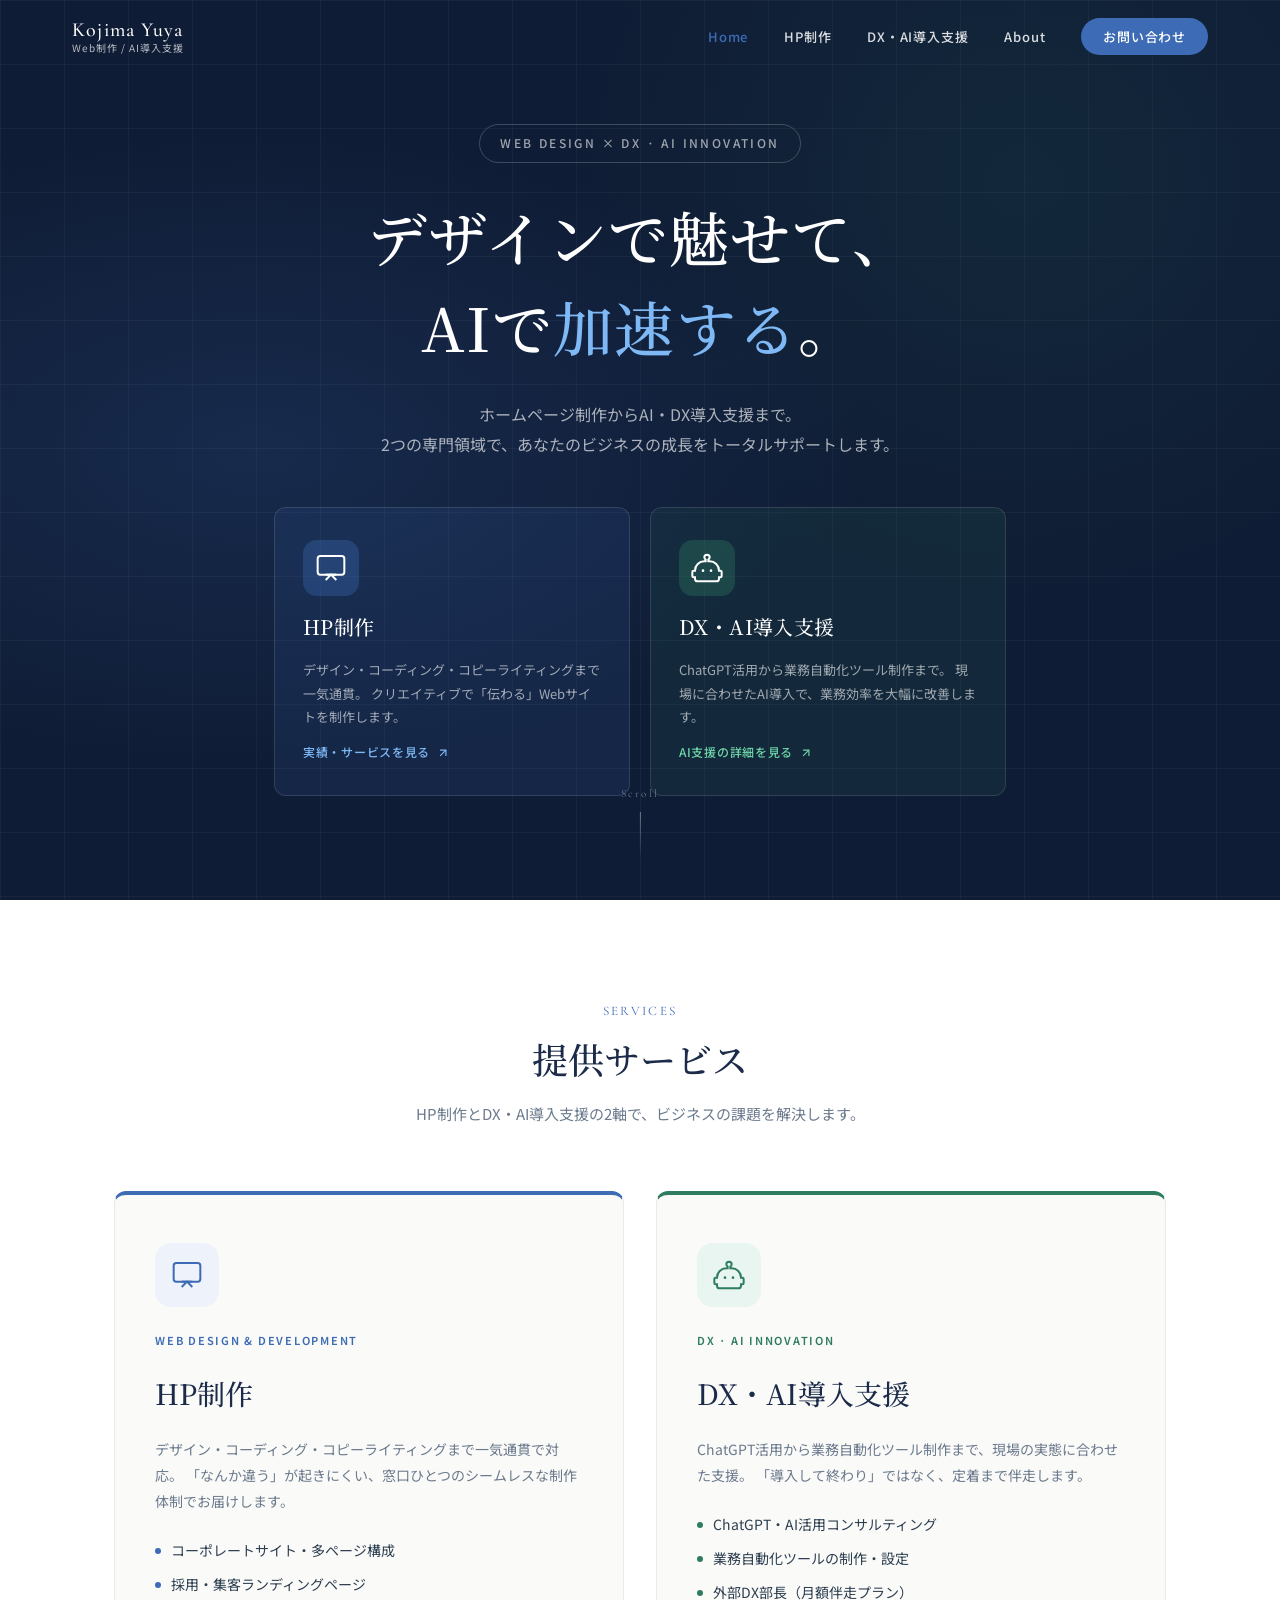
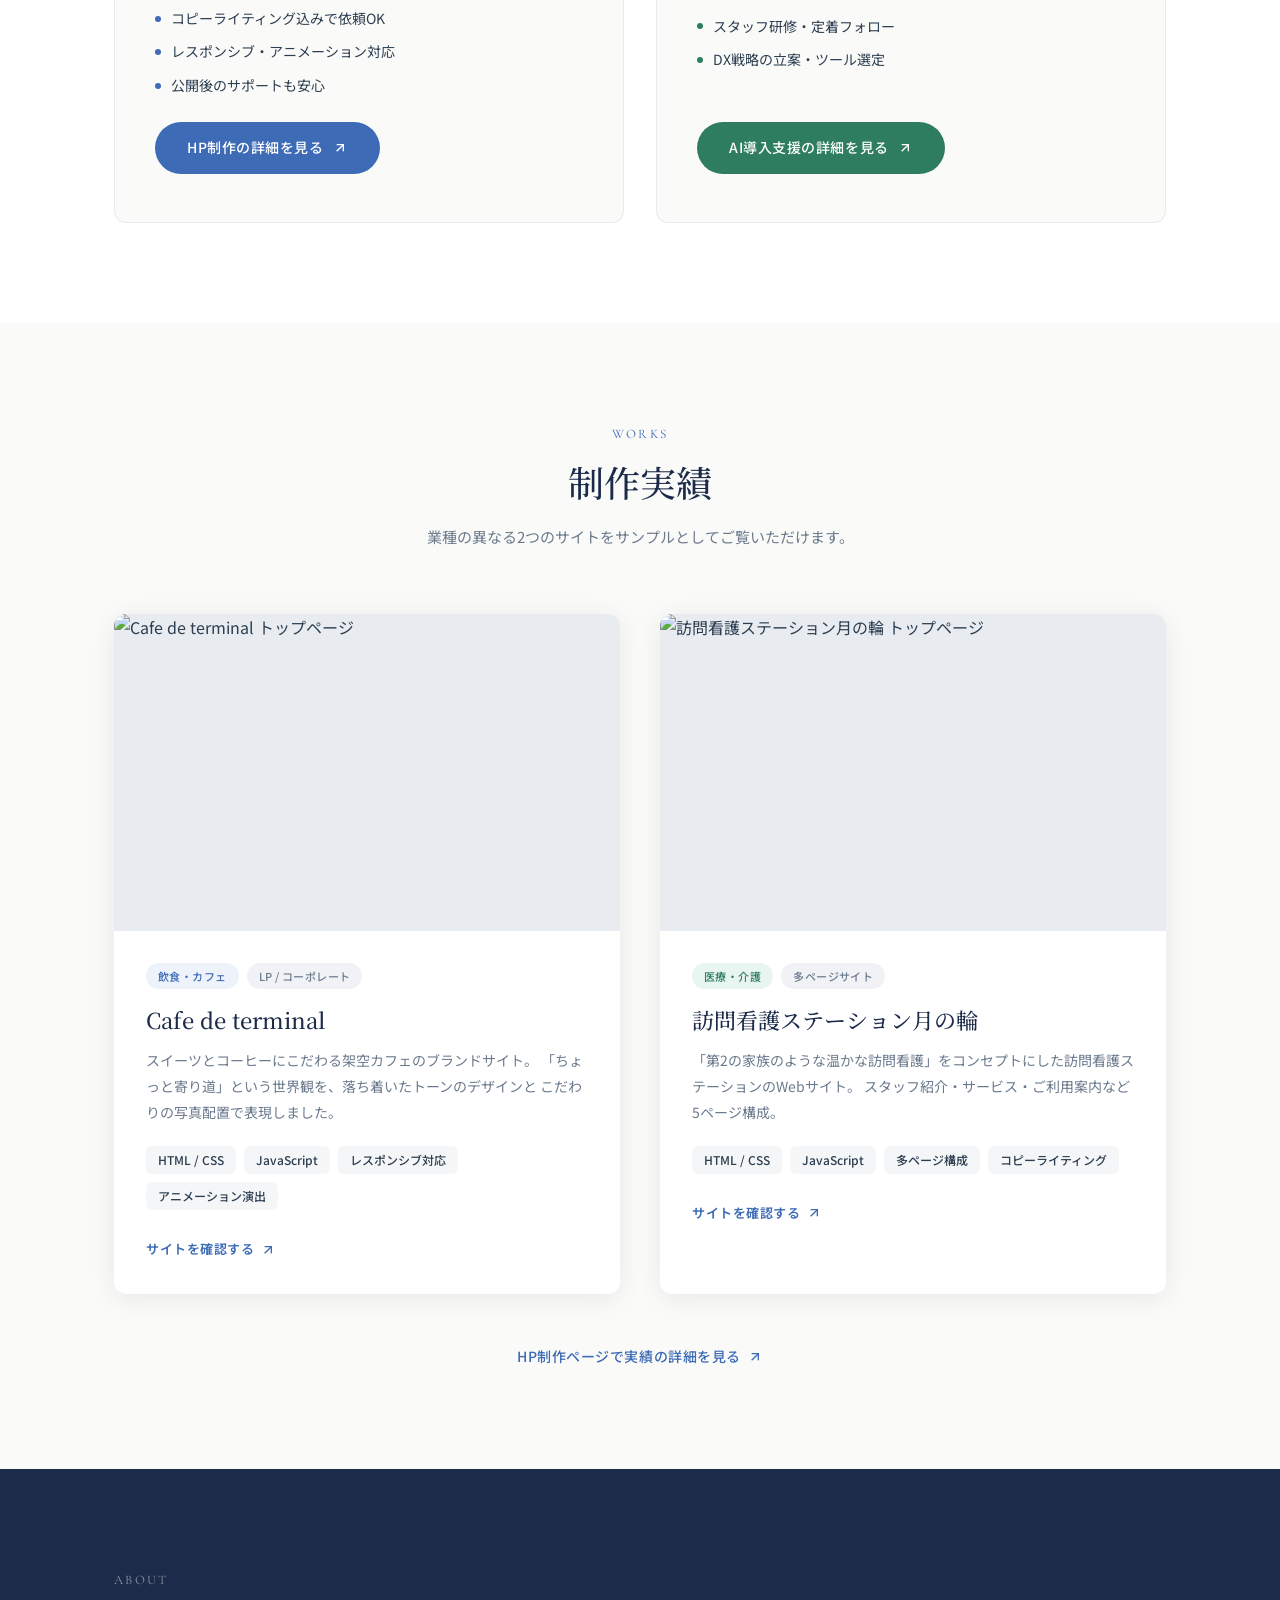
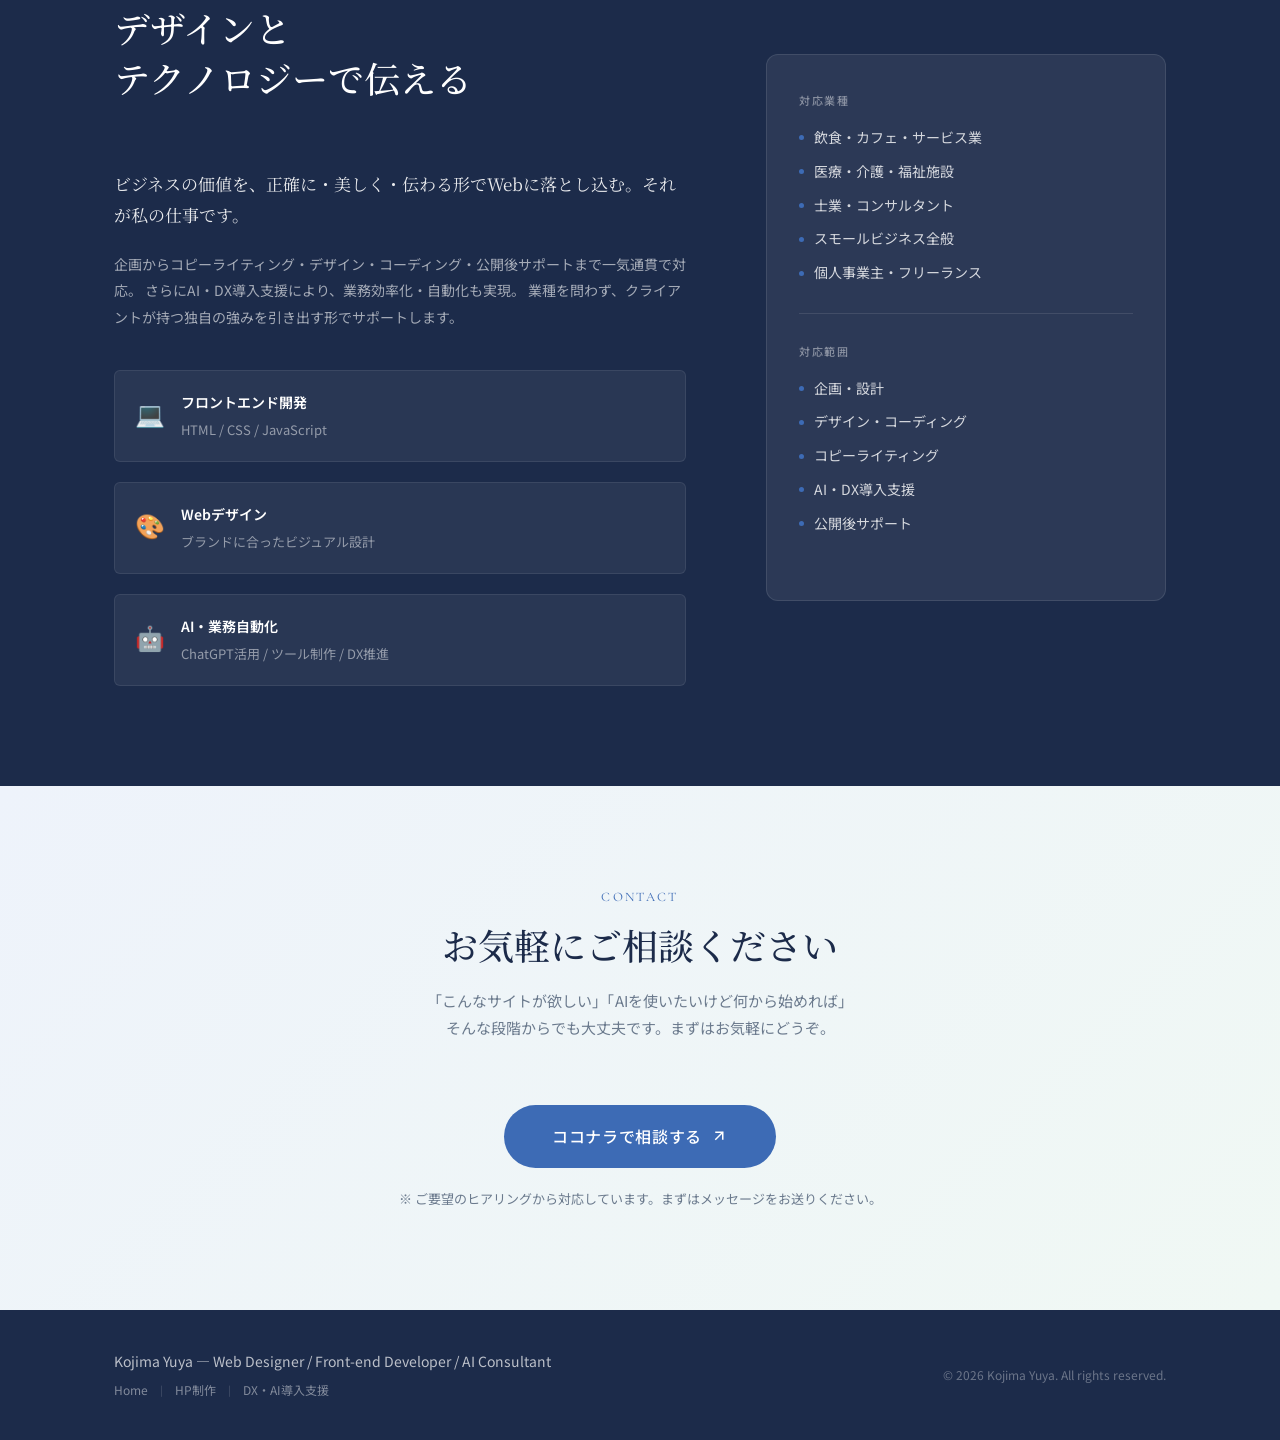
==== commit 0eb3dcca: "HP制作ページ新規作成・Home概要ページ再構成・全ページ導線整備 - hp-support.html 新規作成（特徴3選・実績・制作メニュー・料金） - index.html をサービス概要ページに" ====
--- a/index.html
+++ b/index.html
@@ -21,8 +21,8 @@
       </a>
       <nav class="header__nav" id="nav">
         <ul class="header__nav-list">
-          <li><a href="#works">Works</a></li>
-          <li><a href="#service">HP制作</a></li>
+          <li><a href="index.html" class="nav--active">Home</a></li>
+          <li><a href="hp-support.html">HP制作</a></li>
           <li><a href="ai-support.html">DX・AI導入支援</a></li>
           <li><a href="#about">About</a></li>
           <li><a href="#contact" class="header__nav-cta">お問い合わせ</a></li>
@@ -50,7 +50,7 @@
 
       <div class="hero__services">
 
-        <a href="#service" class="hero__service-card hero__service-card--web">
+        <a href="hp-support.html" class="hero__service-card hero__service-card--web">
           <div class="hero__service-icon">
             <svg width="32" height="32" viewBox="0 0 24 24" fill="none" stroke="currentColor" stroke-width="1.5">
               <rect x="2" y="3" width="20" height="14" rx="2"/>
@@ -96,6 +96,76 @@
     </div>
   </section>
 
+  <!-- ==================== SERVICES OVERVIEW ==================== -->
+  <section class="section services-overview" id="services">
+    <div class="container">
+      <div class="section__header">
+        <p class="section__label">Services</p>
+        <h2 class="section__title">提供サービス</h2>
+        <p class="section__desc">HP制作とDX・AI導入支援の2軸で、ビジネスの課題を解決します。</p>
+      </div>
+      <div class="services-overview__grid">
+
+        <!-- HP制作 -->
+        <div class="svc-panel svc-panel--web">
+          <div class="svc-panel__icon">
+            <svg width="32" height="32" viewBox="0 0 24 24" fill="none" stroke="currentColor" stroke-width="1.5">
+              <rect x="2" y="3" width="20" height="14" rx="2"/>
+              <polyline points="8 21 12 17 16 21"/>
+              <line x1="8" y1="17" x2="16" y2="17"/>
+            </svg>
+          </div>
+          <p class="svc-panel__category">Web Design &amp; Development</p>
+          <h3 class="svc-panel__title">HP制作</h3>
+          <p class="svc-panel__desc">
+            デザイン・コーディング・コピーライティングまで一気通貫で対応。
+            「なんか違う」が起きにくい、窓口ひとつのシームレスな制作体制でお届けします。
+          </p>
+          <ul class="svc-panel__list">
+            <li>コーポレートサイト・多ページ構成</li>
+            <li>採用・集客ランディングページ</li>
+            <li>コピーライティング込みで依頼OK</li>
+            <li>レスポンシブ・アニメーション対応</li>
+            <li>公開後のサポートも安心</li>
+          </ul>
+          <a href="hp-support.html" class="svc-panel__cta">
+            HP制作の詳細を見る
+            <svg width="16" height="16" viewBox="0 0 24 24" fill="none" stroke="currentColor" stroke-width="2"><line x1="7" y1="17" x2="17" y2="7"/><polyline points="7 7 17 7 17 17"/></svg>
+          </a>
+        </div>
+
+        <!-- DX・AI導入支援 -->
+        <div class="svc-panel svc-panel--ai">
+          <div class="svc-panel__icon">
+            <svg width="32" height="32" viewBox="0 0 24 24" fill="none" stroke="currentColor" stroke-width="1.5">
+              <path d="M12 2a2 2 0 0 1 2 2c0 .74-.4 1.39-1 1.73V7h1a7 7 0 0 1 7 7h1a1 1 0 0 1 1 1v3a1 1 0 0 1-1 1h-1v1a2 2 0 0 1-2 2H5a2 2 0 0 1-2-2v-1H2a1 1 0 0 1-1-1v-3a1 1 0 0 1 1-1h1a7 7 0 0 1 7-7h1V5.73c-.6-.34-1-.99-1-1.73a2 2 0 0 1 2-2z"/>
+              <circle cx="9" cy="14" r="1" fill="currentColor" stroke="none"/>
+              <circle cx="15" cy="14" r="1" fill="currentColor" stroke="none"/>
+            </svg>
+          </div>
+          <p class="svc-panel__category">DX · AI Innovation</p>
+          <h3 class="svc-panel__title">DX・AI導入支援</h3>
+          <p class="svc-panel__desc">
+            ChatGPT活用から業務自動化ツール制作まで、現場の実態に合わせた支援。
+            「導入して終わり」ではなく、定着まで伴走します。
+          </p>
+          <ul class="svc-panel__list">
+            <li>ChatGPT・AI活用コンサルティング</li>
+            <li>業務自動化ツールの制作・設定</li>
+            <li>外部DX部長（月額伴走プラン）</li>
+            <li>スタッフ研修・定着フォロー</li>
+            <li>DX戦略の立案・ツール選定</li>
+          </ul>
+          <a href="ai-support.html" class="svc-panel__cta">
+            AI導入支援の詳細を見る
+            <svg width="16" height="16" viewBox="0 0 24 24" fill="none" stroke="currentColor" stroke-width="2"><line x1="7" y1="17" x2="17" y2="7"/><polyline points="7 7 17 7 17 17"/></svg>
+          </a>
+        </div>
+
+      </div>
+    </div>
+  </section>
+
   <!-- ==================== WORKS ==================== -->
   <section class="section works" id="works">
     <div class="container">
@@ -107,8 +177,7 @@
 
       <div class="works__grid">
 
-        <!-- Work 1: Cafe -->
-        <article class="work-card" id="work-cafe">
+        <article class="work-card">
           <div class="work-card__visual">
             <a href="https://sample-cafe-hp.pages.dev" target="_blank" class="work-card__link">
               <img
@@ -131,7 +200,7 @@
             <p class="work-card__desc">
               スイーツとコーヒーにこだわる架空カフェのブランドサイト。
               「ちょっと寄り道」という世界観を、落ち着いたトーンのデザインと
-              こだわりの写真配置で表現しました。メニューページ・お知らせ機能も実装。
+              こだわりの写真配置で表現しました。
             </p>
             <ul class="work-card__skills">
               <li>HTML / CSS</li>
@@ -146,8 +215,7 @@
           </div>
         </article>
 
-        <!-- Work 2: またはり -->
-        <article class="work-card" id="work-matahari">
+        <article class="work-card">
           <div class="work-card__visual">
             <a href="https://tsukinowa-hp.pages.dev" target="_blank" class="work-card__link">
               <img
@@ -169,8 +237,7 @@
             <h3 class="work-card__title">訪問看護ステーション月の輪</h3>
             <p class="work-card__desc">
               「第2の家族のような温かな訪問看護」をコンセプトにした訪問看護ステーションのWebサイト。
-              スタッフ紹介・サービス・ご利用案内・お問い合わせを含む5ページ構成。
-              施設の温かみと信頼感が伝わるビジュアルとコピーに仕上げました。
+              スタッフ紹介・サービス・ご利用案内など5ページ構成。
             </p>
             <ul class="work-card__skills">
               <li>HTML / CSS</li>
@@ -186,60 +253,12 @@
         </article>
 
       </div>
-    </div>
-  </section>
-
-  <!-- ==================== FEATURES ==================== -->
-  <section class="section features" id="features">
-    <div class="container">
-      <div class="section__header">
-        <p class="section__label">Why Choose</p>
-        <h2 class="section__title">選ばれる3つの理由</h2>
-        <p class="section__desc">「頼んでよかった」と思っていただけるよう、制作体制と進め方にこだわっています。</p>
-      </div>
-      <div class="features__grid">
-
-        <div class="feature-card">
-          <div class="feature-card__icon-wrap">
-            <svg width="28" height="28" viewBox="0 0 24 24" fill="none" stroke="currentColor" stroke-width="1.5"><circle cx="12" cy="12" r="10"/><path d="M12 8v4l3 3"/></svg>
-          </div>
-          <h3 class="feature-card__title">デザイン・コード・コピー、<br>全部ひとりで完結</h3>
-          <p class="feature-card__desc">
-            デザイナー・エンジニア・ライターに別々に発注すると、認識のズレや伝言ゲームが起きがちです。
-            企画から言葉・デザイン・コーディングまで一人が担うことで、
-            <strong>「なんか違う」が起きにくい</strong>スムーズな制作を実現します。
-          </p>
-          <div class="feature-card__badge">窓口ひとつで完結</div>
-        </div>
-
-        <div class="feature-card feature-card--accent">
-          <div class="feature-card__icon-wrap">
-            <svg width="28" height="28" viewBox="0 0 24 24" fill="none" stroke="currentColor" stroke-width="1.5"><path d="M12 20h9"/><path d="M16.5 3.5a2.121 2.121 0 0 1 3 3L7 19l-4 1 1-4L16.5 3.5z"/></svg>
-          </div>
-          <h3 class="feature-card__title">文章（コピー）の<br>準備は不要です</h3>
-          <p class="feature-card__desc">
-            「何を書けばいいかわからない」という方がほとんどです。
-            ヒアリングをもとに、キャッチコピーから各ページの本文まで
-            <strong>伝わる言葉はこちらで全て用意</strong>します。
-            素材（写真・テキスト）を揃える手間を大幅に省けます。
-          </p>
-          <div class="feature-card__badge">コピーも込みで依頼OK</div>
-        </div>
-
-        <div class="feature-card">
-          <div class="feature-card__icon-wrap">
-            <svg width="28" height="28" viewBox="0 0 24 24" fill="none" stroke="currentColor" stroke-width="1.5"><path d="M21 15a2 2 0 0 1-2 2H7l-4 4V5a2 2 0 0 1 2-2h14a2 2 0 0 1 2 2z"/></svg>
-          </div>
-          <h3 class="feature-card__title">公開後も気軽に<br>相談・修正できる</h3>
-          <p class="feature-card__desc">
-            サイトを公開して終わりではありません。
-            「文字を直したい」「ページを追加したい」「使い方がわからない」など、
-            <strong>納品後の相談もすぐ対応</strong>します。
-            長く安心して使えるサポート体制を整えています。
-          </p>
-          <div class="feature-card__badge">納品後サポートあり</div>
-        </div>
-
+
+      <div class="works__more">
+        <a href="hp-support.html#works">
+          HP制作ページで実績の詳細を見る
+          <svg width="16" height="16" viewBox="0 0 24 24" fill="none" stroke="currentColor" stroke-width="2"><line x1="7" y1="17" x2="17" y2="7"/><polyline points="7 7 17 7 17 17"/></svg>
+        </a>
       </div>
     </div>
   </section>
@@ -256,9 +275,9 @@
           ビジネスの価値を、正確に・美しく・伝わる形でWebに落とし込む。それが私の仕事です。
         </p>
         <p class="about__body">
-          企画段階からコピーライティング、デザイン、コーディング、公開後のサポートまで一気通貫で対応します。
+          企画からコピーライティング・デザイン・コーディング・公開後サポートまで一気通貫で対応。
           さらにAI・DX導入支援により、業務効率化・自動化も実現。
-          業種を問わず、そのクライアントが持つ独自の強みを引き出す形でサポートします。
+          業種を問わず、クライアントが持つ独自の強みを引き出す形でサポートします。
         </p>
         <div class="about__skills">
           <div class="skill-item">
@@ -308,65 +327,6 @@
     </div>
   </section>
 
-  <!-- ==================== SERVICE ==================== -->
-  <section class="section service" id="service">
-    <div class="container">
-      <div class="section__header">
-        <p class="section__label">Service</p>
-        <h2 class="section__title">提供サービス</h2>
-        <p class="section__desc">HP制作・AI導入支援の2軸で、ビジネスの課題を解決します。</p>
-      </div>
-      <div class="service__grid">
-
-        <div class="service-card service-card--accent">
-          <div class="service-card__num">01</div>
-          <h3 class="service-card__title">ホームページ制作</h3>
-          <p class="service-card__desc">
-            採用・集客に強いWebサイトを制作します。業種・規模を問わず対応。
-            ページ数・ご要件に応じてお見積りします。
-          </p>
-          <ul class="service-card__list">
-            <li>コーポレートサイト</li>
-            <li>採用・集客LP</li>
-            <li>多ページサイト</li>
-          </ul>
-        </div>
-
-        <div class="service-card service-card--green">
-          <div class="service-card__num">02</div>
-          <h3 class="service-card__title">DX・AI導入支援</h3>
-          <p class="service-card__desc">
-            繰り返し作業や書類業務をAIで効率化。
-            業務フローを整理した上で、実際に使えるツールを提案・導入します。
-          </p>
-          <ul class="service-card__list">
-            <li>ChatGPT活用コンサルティング</li>
-            <li>業務自動化ツール制作</li>
-            <li>外部DX部長（月額）</li>
-          </ul>
-          <a href="ai-support.html" class="service-card__more">
-            詳細ページを見る →
-          </a>
-        </div>
-
-        <div class="service-card">
-          <div class="service-card__num">03</div>
-          <h3 class="service-card__title">外部DX部長（月額）</h3>
-          <p class="service-card__desc">
-            IT・AI活用を「外部DX部長」として継続的に伴走支援。
-            単発ではなく、施設の成長に合わせて長期でサポートします。
-          </p>
-          <ul class="service-card__list">
-            <li>DX戦略の立案</li>
-            <li>ツール選定・導入</li>
-            <li>スタッフ研修</li>
-          </ul>
-        </div>
-
-      </div>
-    </div>
-  </section>
-
   <!-- ==================== CONTACT ==================== -->
   <section class="section contact" id="contact">
     <div class="container contact__inner">
@@ -374,7 +334,7 @@
         <p class="section__label">Contact</p>
         <h2 class="section__title">お気軽にご相談ください</h2>
         <p class="section__desc">
-          「こんなサイトが欲しい」「何から始めればいいかわからない」<br>
+          「こんなサイトが欲しい」「AIを使いたいけど何から始めれば」<br>
           そんな段階からでも大丈夫です。まずはお気軽にどうぞ。
         </p>
       </div>
@@ -394,7 +354,9 @@
       <div>
         <p class="footer__name">Kojima Yuya — Web Designer / Front-end Developer / AI Consultant</p>
         <div class="footer__links">
-          <a href="index.html">HP制作</a>
+          <a href="index.html">Home</a>
+          <span>|</span>
+          <a href="hp-support.html">HP制作</a>
           <span>|</span>
           <a href="ai-support.html">DX・AI導入支援</a>
         </div>
--- a/css/style.css
+++ b/css/style.css
@@ -1000,6 +1000,152 @@
 }
 
 /* ===========================
+   Services Overview (index)
+=========================== */
+.services-overview {
+  background: var(--color-surface);
+}
+
+.services-overview__grid {
+  display: grid;
+  grid-template-columns: 1fr 1fr;
+  gap: 32px;
+}
+
+.svc-panel {
+  background: var(--color-bg);
+  border: 1px solid var(--color-border);
+  border-top: 4px solid transparent;
+  border-radius: var(--radius);
+  padding: 48px 40px;
+  display: flex;
+  flex-direction: column;
+  gap: 24px;
+  transition: box-shadow var(--transition), transform var(--transition);
+}
+
+.svc-panel:hover {
+  box-shadow: var(--shadow);
+  transform: translateY(-3px);
+}
+
+.svc-panel--web { border-top-color: var(--color-accent); }
+.svc-panel--ai  { border-top-color: var(--color-green); }
+
+.svc-panel__icon {
+  width: 64px;
+  height: 64px;
+  border-radius: 16px;
+  display: flex;
+  align-items: center;
+  justify-content: center;
+}
+
+.svc-panel--web .svc-panel__icon { background: var(--color-accent-light); color: var(--color-accent); }
+.svc-panel--ai  .svc-panel__icon { background: var(--color-green-light);  color: var(--color-green); }
+
+.svc-panel__category {
+  font-size: 11px;
+  font-weight: 600;
+  letter-spacing: .16em;
+  text-transform: uppercase;
+}
+
+.svc-panel--web .svc-panel__category { color: var(--color-accent); }
+.svc-panel--ai  .svc-panel__category { color: var(--color-green); }
+
+.svc-panel__title {
+  font-family: var(--font-serif);
+  font-size: 28px;
+  font-weight: 500;
+  color: var(--color-primary);
+  line-height: 1.4;
+}
+
+.svc-panel__desc {
+  font-size: 14px;
+  color: var(--color-text-muted);
+  line-height: 1.85;
+}
+
+.svc-panel__list {
+  display: flex;
+  flex-direction: column;
+  gap: 10px;
+  flex: 1;
+}
+
+.svc-panel__list li {
+  font-size: 14px;
+  color: var(--color-text);
+  display: flex;
+  align-items: center;
+  gap: 10px;
+}
+
+.svc-panel__list li::before {
+  content: '';
+  width: 6px;
+  height: 6px;
+  border-radius: 50%;
+  flex-shrink: 0;
+}
+
+.svc-panel--web .svc-panel__list li::before { background: var(--color-accent); }
+.svc-panel--ai  .svc-panel__list li::before { background: var(--color-green); }
+
+.svc-panel__cta {
+  display: inline-flex;
+  align-items: center;
+  gap: 8px;
+  padding: 14px 32px;
+  border-radius: 50px;
+  font-size: 14px;
+  font-weight: 500;
+  letter-spacing: .04em;
+  align-self: flex-start;
+  transition: var(--transition);
+}
+
+.svc-panel--web .svc-panel__cta { background: var(--color-accent); color: #fff; }
+.svc-panel--web .svc-panel__cta:hover {
+  background: #2f55a0;
+  transform: translateY(-2px);
+  box-shadow: 0 8px 24px rgba(61,107,181,.3);
+}
+
+.svc-panel--ai .svc-panel__cta { background: var(--color-green); color: #fff; }
+.svc-panel--ai .svc-panel__cta:hover {
+  background: #245f49;
+  transform: translateY(-2px);
+  box-shadow: 0 8px 24px rgba(46,125,94,.3);
+}
+
+/* Works section — more link */
+.works__more {
+  text-align: center;
+  margin-top: 48px;
+}
+
+.works__more a {
+  display: inline-flex;
+  align-items: center;
+  gap: 6px;
+  font-size: 14px;
+  font-weight: 500;
+  color: var(--color-accent);
+  letter-spacing: .04em;
+  transition: gap var(--transition), opacity var(--transition);
+}
+
+.works__more a:hover { gap: 10px; opacity: .75; }
+
+/* Active nav link */
+.header__nav-list a.nav--active {
+  color: var(--color-accent) !important;
+}
+
+/* ===========================
    AI Page — Hero
 =========================== */
 .hero--ai .hero__bg {
@@ -1369,6 +1515,12 @@
    Responsive
 =========================== */
 @media (max-width: 900px) {
+  .services-overview__grid {
+    grid-template-columns: 1fr;
+    max-width: 540px;
+    margin: 0 auto;
+  }
+
   .works__grid {
     grid-template-columns: 1fr;
     max-width: 560px;
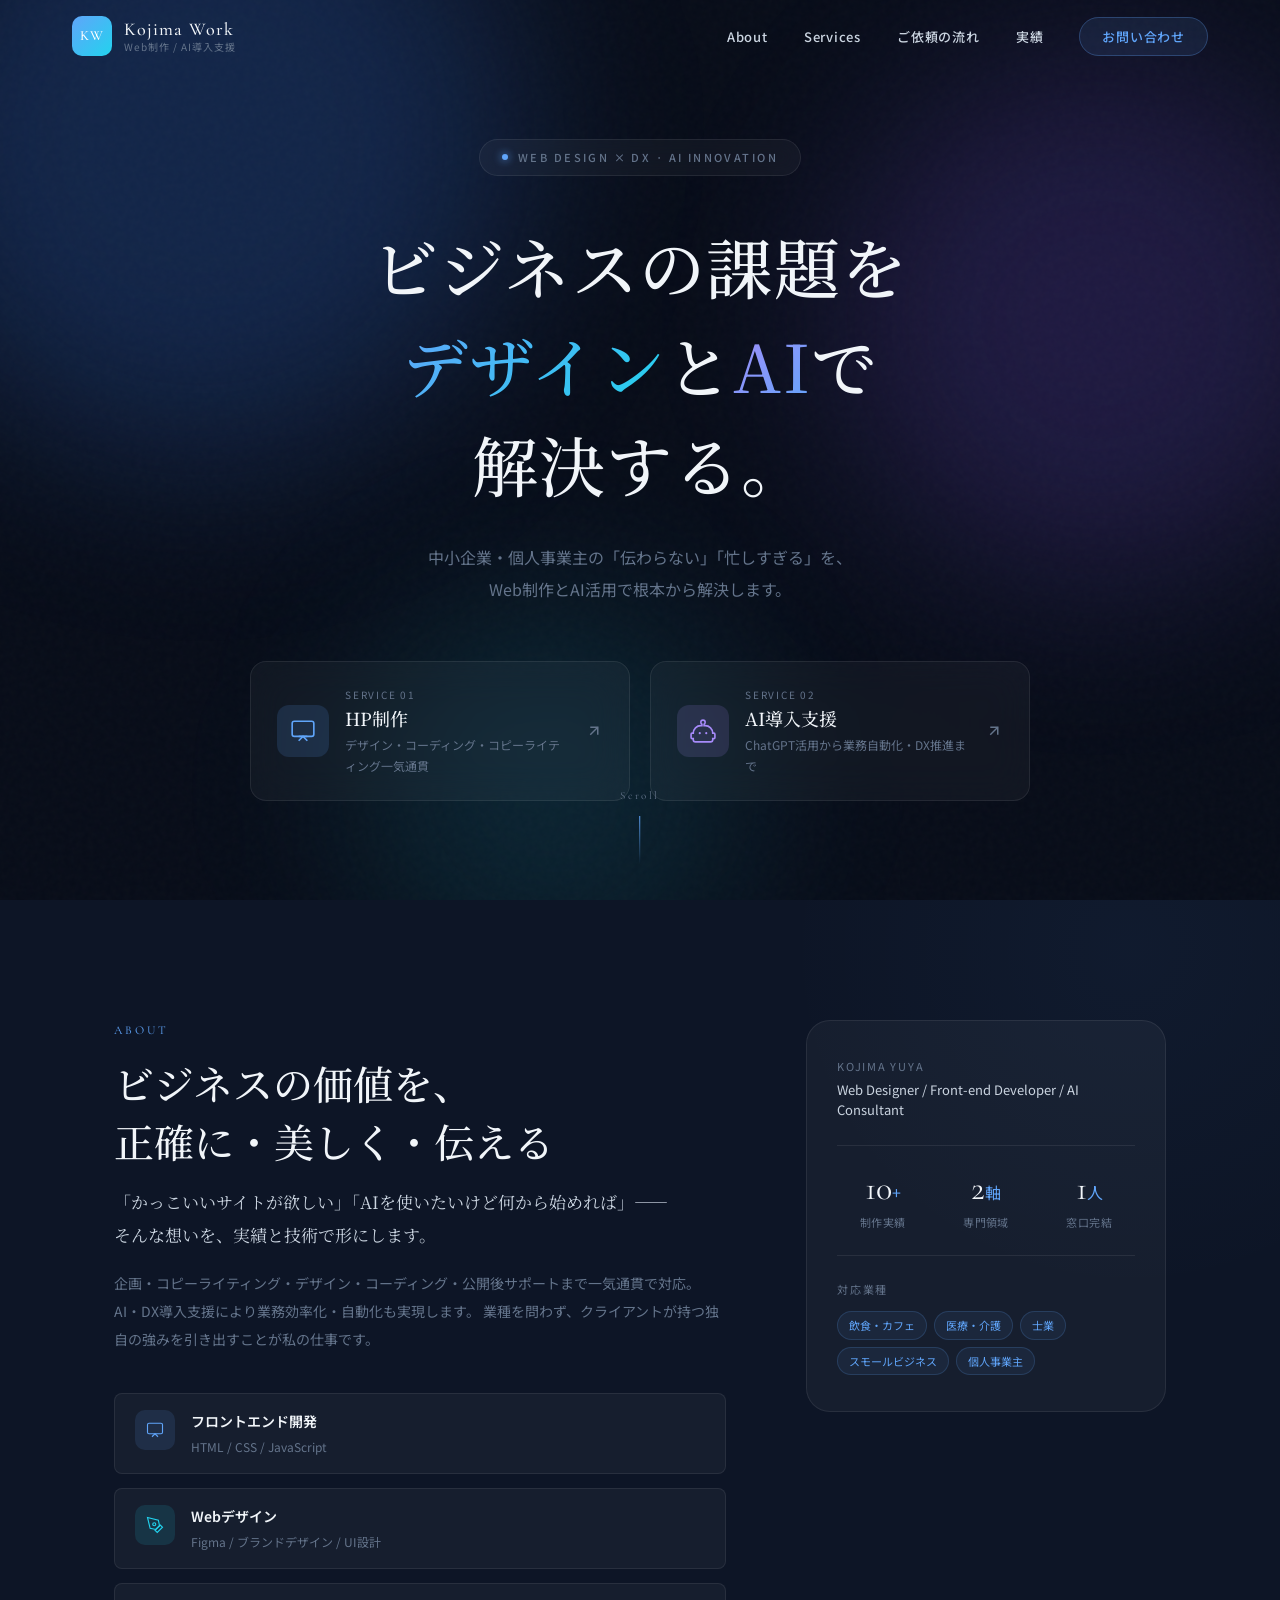
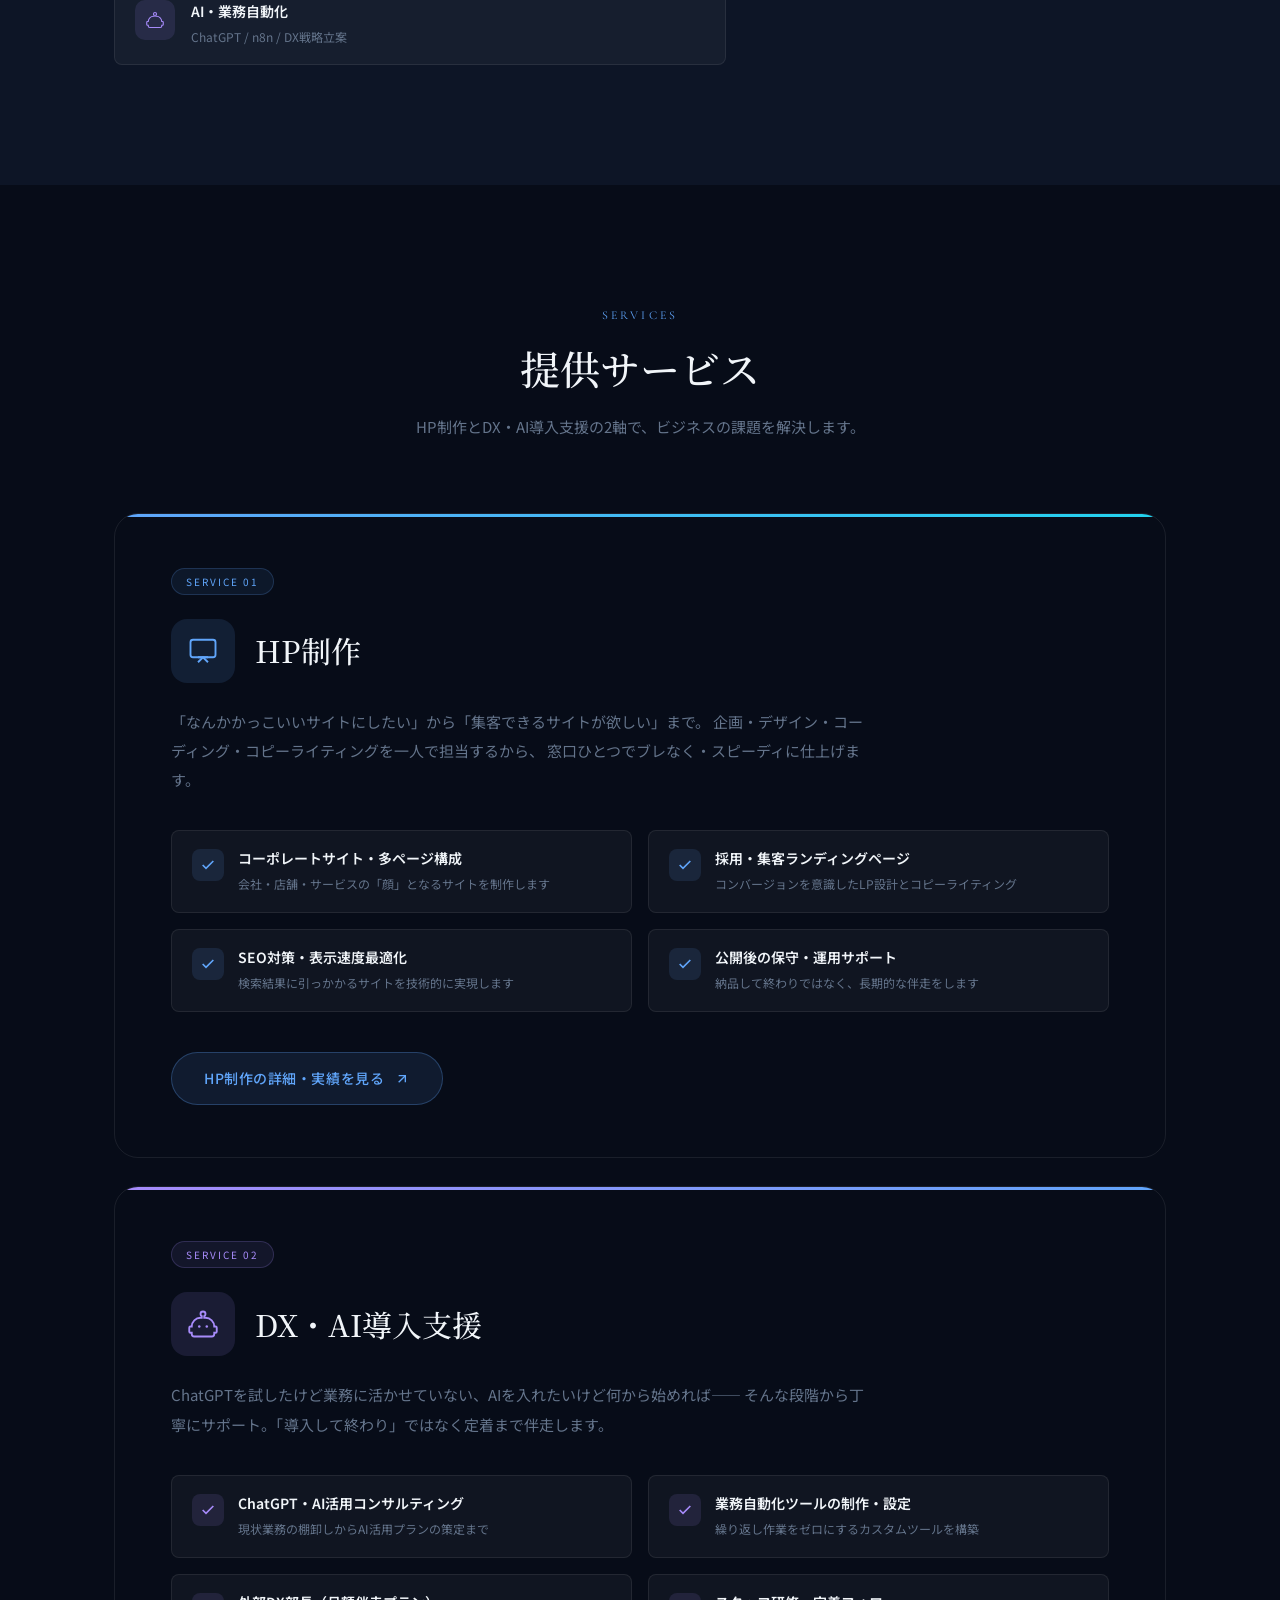
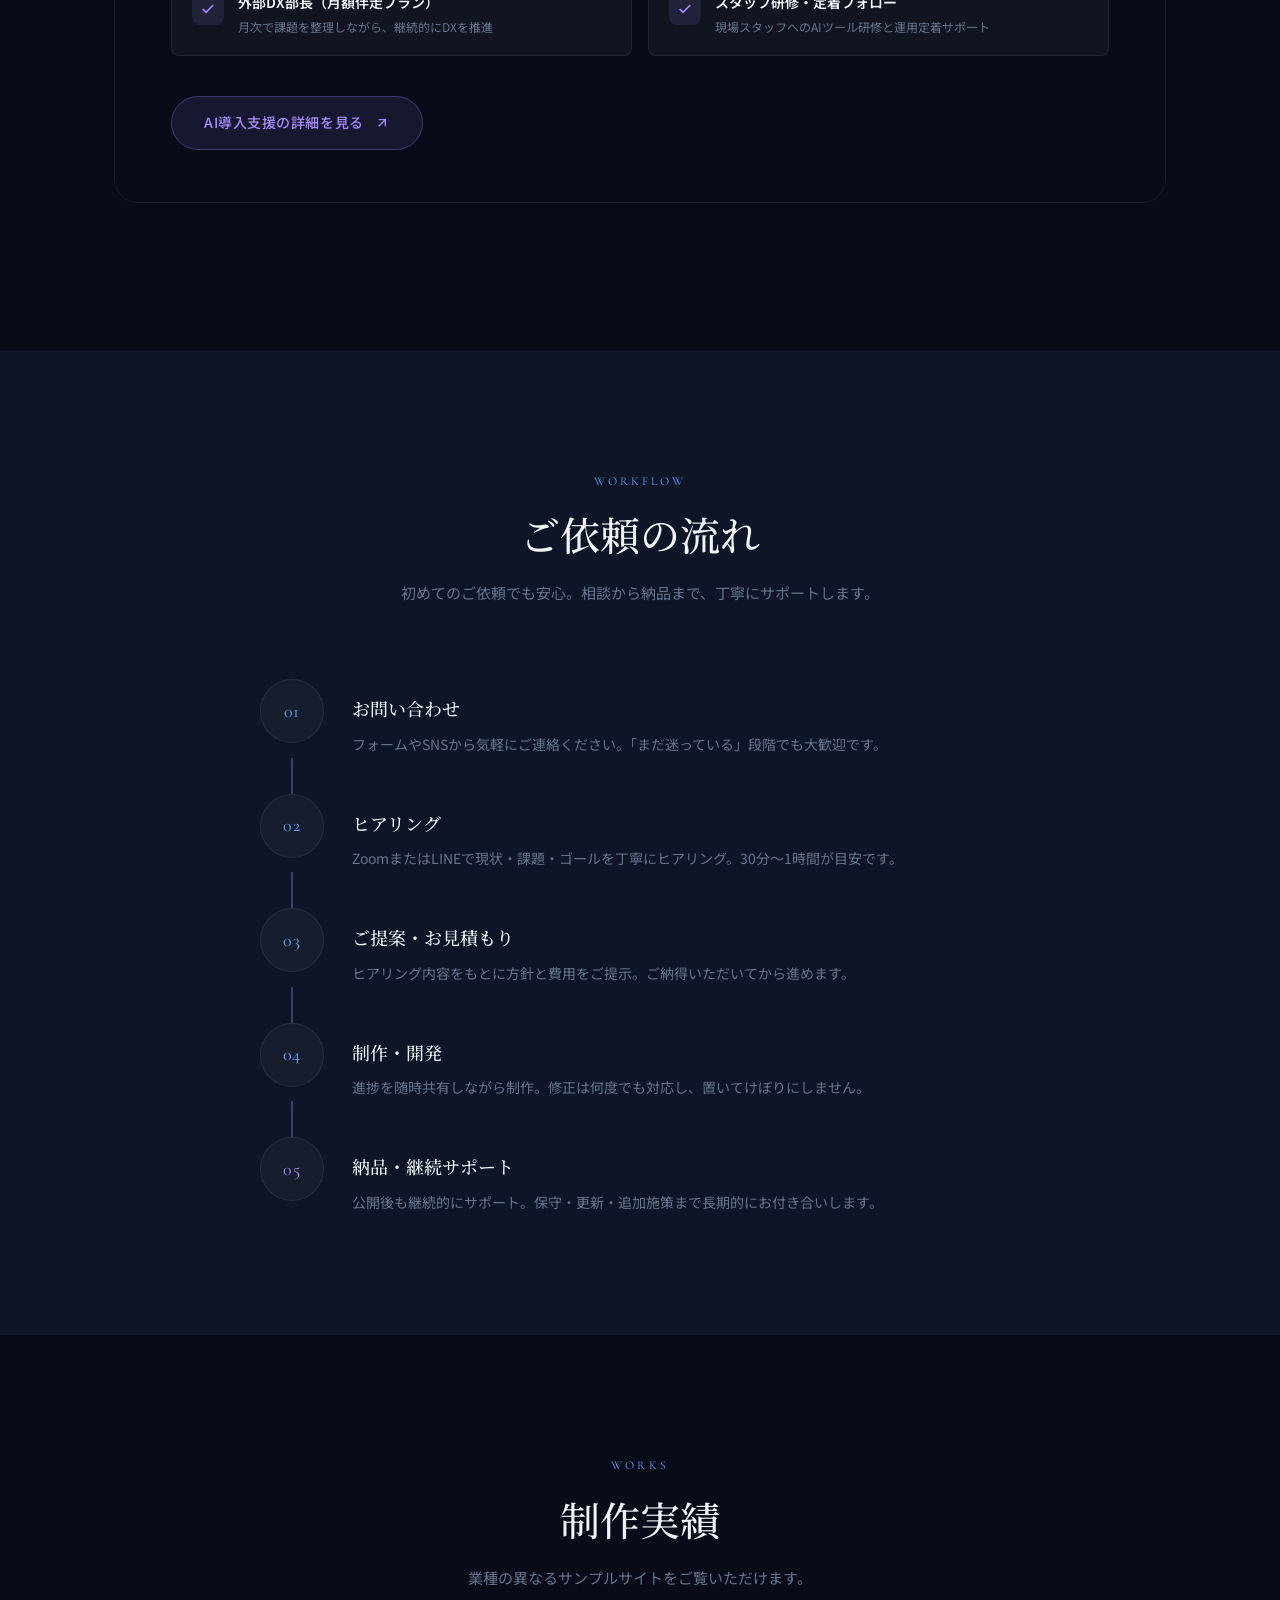
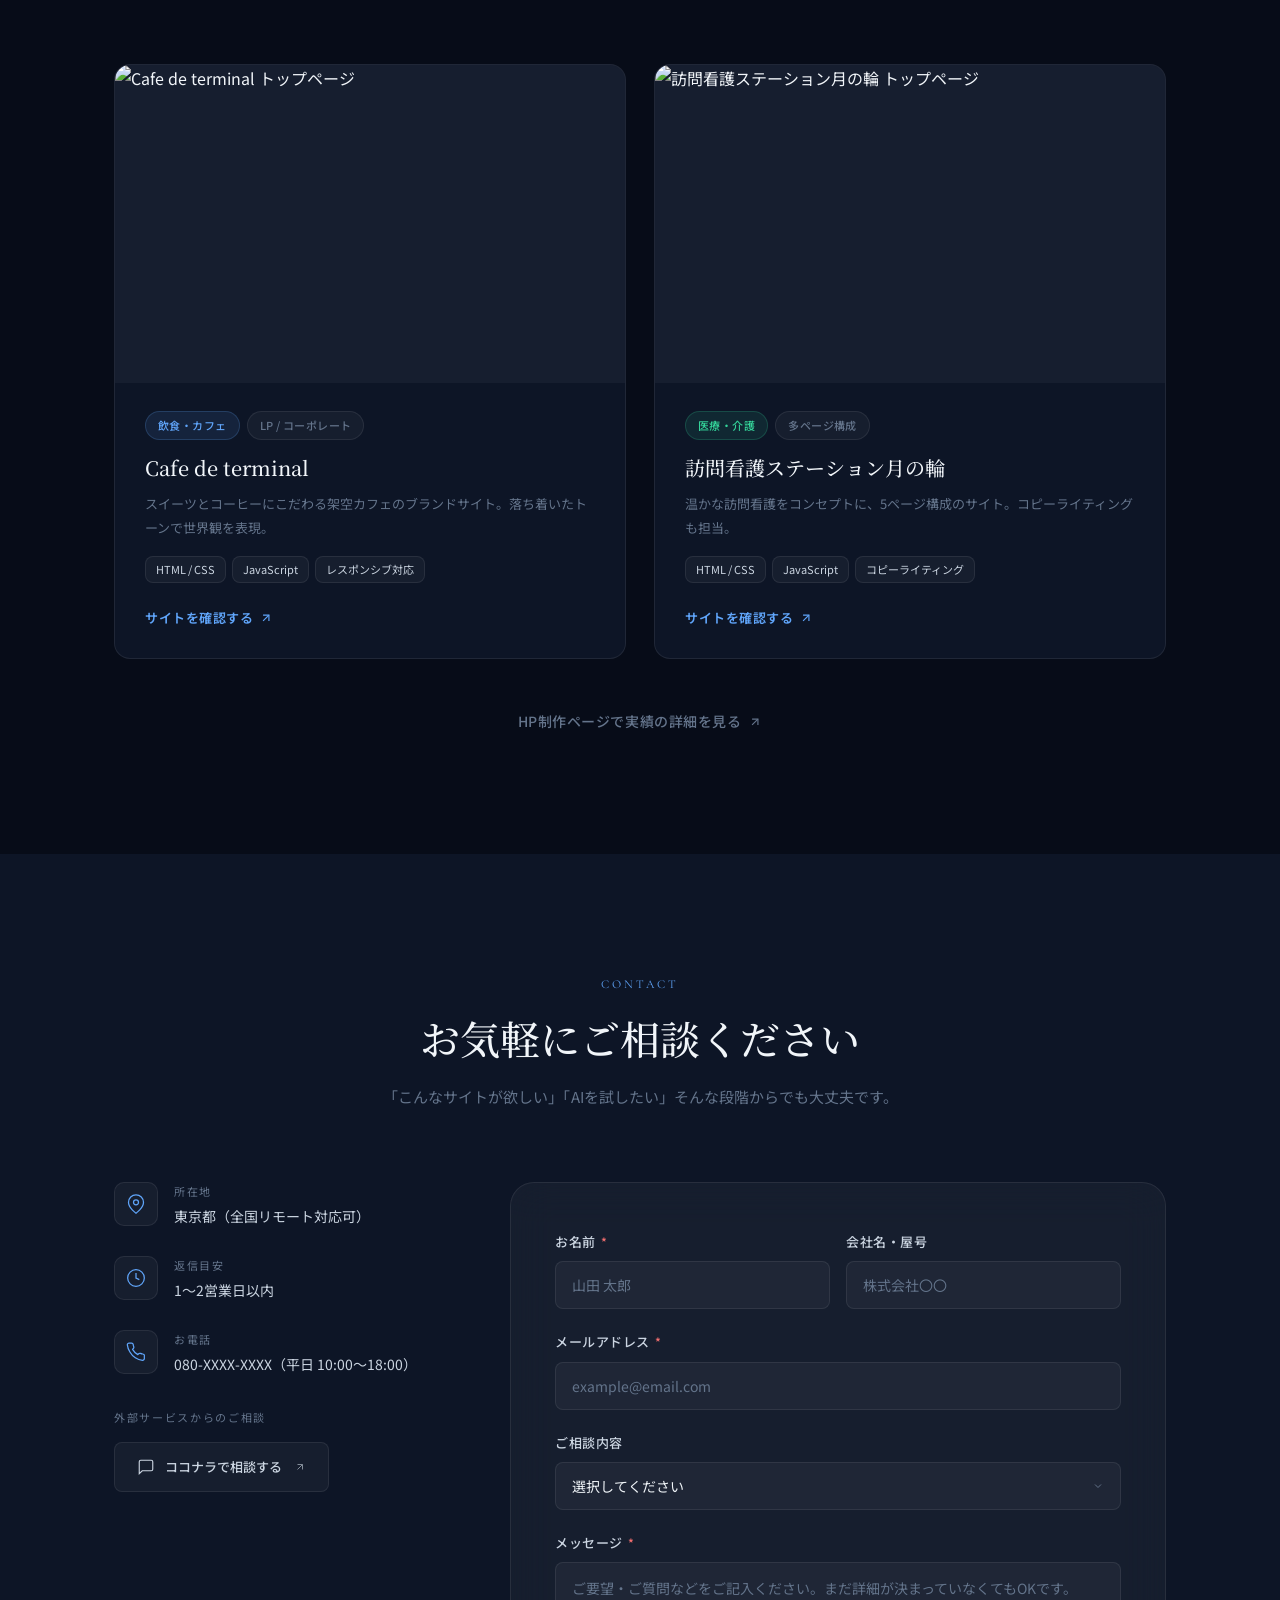
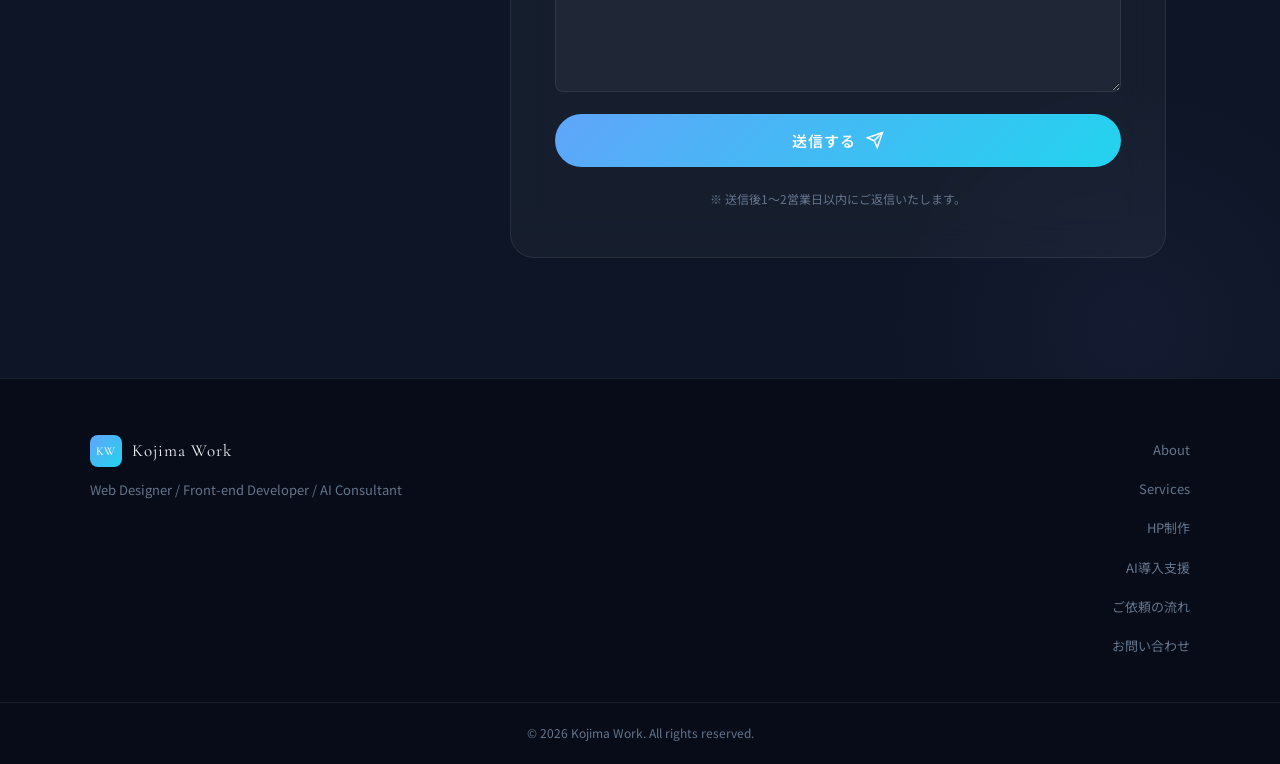
==== commit d2893cde: "Update portfolio site styles, HTML, JS; add .gitignore Co-Authored-By: Claude Sonnet 4.6 <noreply@an" ====
--- a/index.html
+++ b/index.html
@@ -3,8 +3,8 @@
 <head>
   <meta charset="UTF-8">
   <meta name="viewport" content="width=device-width, initial-scale=1.0">
-  <title>Web制作・AI導入支援 | Kojima Yuya</title>
-  <meta name="description" content="ホームページ制作からAI・DX導入支援まで。デザイン・コーディング・コピーライティング・業務自動化を一気通貫で対応します。">
+  <title>Kojima Work — Web制作・AI導入支援</title>
+  <meta name="description" content="中小企業・個人事業主のビジネス成長を、HP制作からAI導入支援まで一気通貫でサポート。デザイン・コーディング・コピーライティング・業務自動化をワンストップで提供します。">
   <link rel="preconnect" href="https://fonts.googleapis.com">
   <link rel="preconnect" href="https://fonts.gstatic.com" crossorigin>
   <link href="https://fonts.googleapis.com/css2?family=Cormorant+Garamond:wght@300;400;500&family=Noto+Sans+JP:wght@300;400;500;700&family=Noto+Serif+JP:wght@400;500&display=swap" rel="stylesheet">
@@ -15,151 +15,384 @@
   <!-- ==================== HEADER ==================== -->
   <header class="header" id="header">
     <div class="header__inner">
-      <a href="index.html" class="header__logo">
-        <span class="header__logo-en">Kojima Yuya</span>
-        <span class="header__logo-ja">Web制作 / AI導入支援</span>
+      <a href="index.html" class="logo">
+        <span class="logo__mark">KW</span>
+        <div class="logo__text">
+          <span class="logo__name">Kojima Work</span>
+          <span class="logo__sub">Web制作 / AI導入支援</span>
+        </div>
       </a>
-      <nav class="header__nav" id="nav">
-        <ul class="header__nav-list">
-          <li><a href="index.html" class="nav--active">Home</a></li>
-          <li><a href="hp-support.html">HP制作</a></li>
-          <li><a href="ai-support.html">DX・AI導入支援</a></li>
+      <nav class="nav" id="nav">
+        <ul class="nav__list">
           <li><a href="#about">About</a></li>
-          <li><a href="#contact" class="header__nav-cta">お問い合わせ</a></li>
+          <li><a href="#services">Services</a></li>
+          <li><a href="#workflow">ご依頼の流れ</a></li>
+          <li><a href="#works">実績</a></li>
+          <li><a href="#contact" class="nav__cta">お問い合わせ</a></li>
         </ul>
       </nav>
-      <button class="header__hamburger" id="hamburger" aria-label="メニュー">
+      <button class="hamburger" id="hamburger" aria-label="メニューを開く">
         <span></span><span></span><span></span>
       </button>
     </div>
   </header>
 
   <!-- ==================== HERO ==================== -->
-  <section class="hero">
-    <div class="hero__bg"></div>
-    <div class="hero__content">
-      <p class="hero__eyebrow">Web Design × DX · AI Innovation</p>
+  <section class="hero" id="hero">
+    <div class="hero__bg">
+      <div class="orb orb--blue"></div>
+      <div class="orb orb--violet"></div>
+      <div class="orb orb--cyan"></div>
+    </div>
+    <div class="noise-overlay"></div>
+
+    <div class="hero__inner">
+      <p class="hero__tag">
+        <span class="tag-dot"></span>
+        Web Design × DX · AI Innovation
+      </p>
       <h1 class="hero__title">
-        デザインで魅せて、<br>
-        AIで<em>加速する</em>。
+        ビジネスの課題を<br>
+        <span class="gradient-web">デザイン</span>と<span class="gradient-ai">AI</span>で<br>
+        解決する。
       </h1>
       <p class="hero__desc">
-        ホームページ制作からAI・DX導入支援まで。<br>
-        2つの専門領域で、あなたのビジネスの成長をトータルサポートします。
+        中小企業・個人事業主の「伝わらない」「忙しすぎる」を、<br class="pc-only">
+        Web制作とAI活用で根本から解決します。
       </p>
 
       <div class="hero__services">
-
-        <a href="hp-support.html" class="hero__service-card hero__service-card--web">
-          <div class="hero__service-icon">
-            <svg width="32" height="32" viewBox="0 0 24 24" fill="none" stroke="currentColor" stroke-width="1.5">
+        <a href="hp-support.html" class="hero__svc hero__svc--web">
+          <div class="hero__svc-icon">
+            <svg width="26" height="26" viewBox="0 0 24 24" fill="none" stroke="currentColor" stroke-width="1.5" aria-hidden="true">
               <rect x="2" y="3" width="20" height="14" rx="2"/>
               <polyline points="8 21 12 17 16 21"/>
               <line x1="8" y1="17" x2="16" y2="17"/>
             </svg>
           </div>
-          <div class="hero__service-label">HP制作</div>
-          <p class="hero__service-desc">
-            デザイン・コーディング・コピーライティングまで一気通貫。
-            クリエイティブで「伝わる」Webサイトを制作します。
-          </p>
-          <span class="hero__service-link">
-            実績・サービスを見る
-            <svg width="14" height="14" viewBox="0 0 24 24" fill="none" stroke="currentColor" stroke-width="2"><line x1="7" y1="17" x2="17" y2="7"/><polyline points="7 7 17 7 17 17"/></svg>
-          </span>
+          <div class="hero__svc-body">
+            <p class="hero__svc-label">Service 01</p>
+            <h3 class="hero__svc-title">HP制作</h3>
+            <p class="hero__svc-desc">デザイン・コーディング・コピーライティング一気通貫</p>
+          </div>
+          <svg class="hero__svc-arrow" width="18" height="18" viewBox="0 0 24 24" fill="none" stroke="currentColor" stroke-width="2" aria-hidden="true">
+            <line x1="7" y1="17" x2="17" y2="7"/><polyline points="7 7 17 7 17 17"/>
+          </svg>
         </a>
 
-        <a href="ai-support.html" class="hero__service-card hero__service-card--ai">
-          <div class="hero__service-icon">
-            <svg width="32" height="32" viewBox="0 0 24 24" fill="none" stroke="currentColor" stroke-width="1.5">
+        <a href="ai-support.html" class="hero__svc hero__svc--ai">
+          <div class="hero__svc-icon">
+            <svg width="26" height="26" viewBox="0 0 24 24" fill="none" stroke="currentColor" stroke-width="1.5" aria-hidden="true">
               <path d="M12 2a2 2 0 0 1 2 2c0 .74-.4 1.39-1 1.73V7h1a7 7 0 0 1 7 7h1a1 1 0 0 1 1 1v3a1 1 0 0 1-1 1h-1v1a2 2 0 0 1-2 2H5a2 2 0 0 1-2-2v-1H2a1 1 0 0 1-1-1v-3a1 1 0 0 1 1-1h1a7 7 0 0 1 7-7h1V5.73c-.6-.34-1-.99-1-1.73a2 2 0 0 1 2-2z"/>
               <circle cx="9" cy="14" r="1" fill="currentColor" stroke="none"/>
               <circle cx="15" cy="14" r="1" fill="currentColor" stroke="none"/>
             </svg>
           </div>
-          <div class="hero__service-label">DX・AI導入支援</div>
-          <p class="hero__service-desc">
-            ChatGPT活用から業務自動化ツール制作まで。
-            現場に合わせたAI導入で、業務効率を大幅に改善します。
+          <div class="hero__svc-body">
+            <p class="hero__svc-label">Service 02</p>
+            <h3 class="hero__svc-title">AI導入支援</h3>
+            <p class="hero__svc-desc">ChatGPT活用から業務自動化・DX推進まで</p>
+          </div>
+          <svg class="hero__svc-arrow" width="18" height="18" viewBox="0 0 24 24" fill="none" stroke="currentColor" stroke-width="2" aria-hidden="true">
+            <line x1="7" y1="17" x2="17" y2="7"/><polyline points="7 7 17 7 17 17"/>
+          </svg>
+        </a>
+      </div>
+    </div>
+
+    <div class="hero__scroll" aria-hidden="true">
+      <span>Scroll</span>
+      <div class="scroll-line"></div>
+    </div>
+  </section>
+
+  <!-- ==================== ABOUT ==================== -->
+  <section class="section about" id="about">
+    <div class="container">
+      <div class="about__inner">
+
+        <div class="about__text fade-up">
+          <p class="section-label">About</p>
+          <h2 class="section-title">ビジネスの価値を、<br>正確に・美しく・伝える</h2>
+          <p class="about__lead">
+            「かっこいいサイトが欲しい」「AIを使いたいけど何から始めれば」——<br>
+            そんな想いを、実績と技術で形にします。
           </p>
-          <span class="hero__service-link">
-            AI支援の詳細を見る
-            <svg width="14" height="14" viewBox="0 0 24 24" fill="none" stroke="currentColor" stroke-width="2"><line x1="7" y1="17" x2="17" y2="7"/><polyline points="7 7 17 7 17 17"/></svg>
-          </span>
-        </a>
-
-      </div>
-    </div>
-    <div class="hero__scroll">
-      <span>Scroll</span>
-      <div class="hero__scroll-line"></div>
+          <p class="about__body">
+            企画・コピーライティング・デザイン・コーディング・公開後サポートまで一気通貫で対応。
+            AI・DX導入支援により業務効率化・自動化も実現します。
+            業種を問わず、クライアントが持つ独自の強みを引き出すことが私の仕事です。
+          </p>
+          <div class="about__skills">
+            <div class="skill-row">
+              <div class="skill-icon skill-icon--web">
+                <svg width="18" height="18" viewBox="0 0 24 24" fill="none" stroke="currentColor" stroke-width="1.5" aria-hidden="true">
+                  <rect x="2" y="3" width="20" height="14" rx="2"/>
+                  <polyline points="8 21 12 17 16 21"/>
+                </svg>
+              </div>
+              <div>
+                <p class="skill-title">フロントエンド開発</p>
+                <p class="skill-desc">HTML / CSS / JavaScript</p>
+              </div>
+            </div>
+            <div class="skill-row">
+              <div class="skill-icon skill-icon--design">
+                <svg width="18" height="18" viewBox="0 0 24 24" fill="none" stroke="currentColor" stroke-width="1.5" aria-hidden="true">
+                  <path d="M12 19l7-7 3 3-7 7-3-3z"/>
+                  <path d="M18 13l-1.5-7.5L2 2l3.5 14.5L13 18l5-5z"/>
+                  <circle cx="11" cy="11" r="2"/>
+                </svg>
+              </div>
+              <div>
+                <p class="skill-title">Webデザイン</p>
+                <p class="skill-desc">Figma / ブランドデザイン / UI設計</p>
+              </div>
+            </div>
+            <div class="skill-row">
+              <div class="skill-icon skill-icon--ai">
+                <svg width="18" height="18" viewBox="0 0 24 24" fill="none" stroke="currentColor" stroke-width="1.5" aria-hidden="true">
+                  <path d="M12 2a2 2 0 0 1 2 2c0 .74-.4 1.39-1 1.73V7h1a7 7 0 0 1 7 7h1a1 1 0 0 1 1 1v3a1 1 0 0 1-1 1h-1v1a2 2 0 0 1-2 2H5a2 2 0 0 1-2-2v-1H2a1 1 0 0 1-1-1v-3a1 1 0 0 1 1-1h1a7 7 0 0 1 7-7h1V5.73c-.6-.34-1-.99-1-1.73a2 2 0 0 1 2-2z"/>
+                </svg>
+              </div>
+              <div>
+                <p class="skill-title">AI・業務自動化</p>
+                <p class="skill-desc">ChatGPT / n8n / DX戦略立案</p>
+              </div>
+            </div>
+          </div>
+        </div>
+
+        <div class="about__visual fade-up">
+          <div class="stats-card">
+            <p class="stats-label">Kojima Yuya</p>
+            <p class="stats-role">Web Designer / Front-end Developer / AI Consultant</p>
+            <div class="stats-divider"></div>
+            <div class="stats-grid">
+              <div class="stat-item">
+                <p class="stat-num">10<span>+</span></p>
+                <p class="stat-label">制作実績</p>
+              </div>
+              <div class="stat-item">
+                <p class="stat-num">2<span>軸</span></p>
+                <p class="stat-label">専門領域</p>
+              </div>
+              <div class="stat-item">
+                <p class="stat-num">1<span>人</span></p>
+                <p class="stat-label">窓口完結</p>
+              </div>
+            </div>
+            <div class="stats-divider"></div>
+            <p class="stats-label">対応業種</p>
+            <div class="industry-tags">
+              <span>飲食・カフェ</span>
+              <span>医療・介護</span>
+              <span>士業</span>
+              <span>スモールビジネス</span>
+              <span>個人事業主</span>
+            </div>
+          </div>
+        </div>
+
+      </div>
     </div>
   </section>
 
-  <!-- ==================== SERVICES OVERVIEW ==================== -->
-  <section class="section services-overview" id="services">
+  <!-- ==================== SERVICES ==================== -->
+  <section class="section services" id="services">
     <div class="container">
-      <div class="section__header">
-        <p class="section__label">Services</p>
-        <h2 class="section__title">提供サービス</h2>
-        <p class="section__desc">HP制作とDX・AI導入支援の2軸で、ビジネスの課題を解決します。</p>
-      </div>
-      <div class="services-overview__grid">
-
-        <!-- HP制作 -->
-        <div class="svc-panel svc-panel--web">
-          <div class="svc-panel__icon">
-            <svg width="32" height="32" viewBox="0 0 24 24" fill="none" stroke="currentColor" stroke-width="1.5">
+      <div class="section-header fade-up">
+        <p class="section-label">Services</p>
+        <h2 class="section-title">提供サービス</h2>
+        <p class="section-desc">HP制作とDX・AI導入支援の2軸で、ビジネスの課題を解決します。</p>
+      </div>
+
+      <!-- HP制作 -->
+      <div class="service-block service-block--web fade-up">
+        <div class="service-block__num-badge">Service 01</div>
+        <div class="service-block__header">
+          <div class="service-block__icon service-block__icon--web">
+            <svg width="30" height="30" viewBox="0 0 24 24" fill="none" stroke="currentColor" stroke-width="1.5" aria-hidden="true">
               <rect x="2" y="3" width="20" height="14" rx="2"/>
               <polyline points="8 21 12 17 16 21"/>
               <line x1="8" y1="17" x2="16" y2="17"/>
             </svg>
           </div>
-          <p class="svc-panel__category">Web Design &amp; Development</p>
-          <h3 class="svc-panel__title">HP制作</h3>
-          <p class="svc-panel__desc">
-            デザイン・コーディング・コピーライティングまで一気通貫で対応。
-            「なんか違う」が起きにくい、窓口ひとつのシームレスな制作体制でお届けします。
-          </p>
-          <ul class="svc-panel__list">
-            <li>コーポレートサイト・多ページ構成</li>
-            <li>採用・集客ランディングページ</li>
-            <li>コピーライティング込みで依頼OK</li>
-            <li>レスポンシブ・アニメーション対応</li>
-            <li>公開後のサポートも安心</li>
-          </ul>
-          <a href="hp-support.html" class="svc-panel__cta">
-            HP制作の詳細を見る
-            <svg width="16" height="16" viewBox="0 0 24 24" fill="none" stroke="currentColor" stroke-width="2"><line x1="7" y1="17" x2="17" y2="7"/><polyline points="7 7 17 7 17 17"/></svg>
-          </a>
-        </div>
-
-        <!-- DX・AI導入支援 -->
-        <div class="svc-panel svc-panel--ai">
-          <div class="svc-panel__icon">
-            <svg width="32" height="32" viewBox="0 0 24 24" fill="none" stroke="currentColor" stroke-width="1.5">
+          <h3 class="service-block__title">HP制作</h3>
+        </div>
+        <p class="service-block__desc">
+          「なんかかっこいいサイトにしたい」から「集客できるサイトが欲しい」まで。
+          企画・デザイン・コーディング・コピーライティングを一人で担当するから、
+          窓口ひとつでブレなく・スピーディに仕上げます。
+        </p>
+        <div class="service-block__features">
+          <div class="feature-item">
+            <div class="feature-item__icon feature-item__icon--web">
+              <svg width="16" height="16" viewBox="0 0 24 24" fill="none" stroke="currentColor" stroke-width="2.5" aria-hidden="true"><polyline points="20 6 9 17 4 12"/></svg>
+            </div>
+            <div>
+              <p class="feature-item__title">コーポレートサイト・多ページ構成</p>
+              <p class="feature-item__desc">会社・店舗・サービスの「顔」となるサイトを制作します</p>
+            </div>
+          </div>
+          <div class="feature-item">
+            <div class="feature-item__icon feature-item__icon--web">
+              <svg width="16" height="16" viewBox="0 0 24 24" fill="none" stroke="currentColor" stroke-width="2.5" aria-hidden="true"><polyline points="20 6 9 17 4 12"/></svg>
+            </div>
+            <div>
+              <p class="feature-item__title">採用・集客ランディングページ</p>
+              <p class="feature-item__desc">コンバージョンを意識したLP設計とコピーライティング</p>
+            </div>
+          </div>
+          <div class="feature-item">
+            <div class="feature-item__icon feature-item__icon--web">
+              <svg width="16" height="16" viewBox="0 0 24 24" fill="none" stroke="currentColor" stroke-width="2.5" aria-hidden="true"><polyline points="20 6 9 17 4 12"/></svg>
+            </div>
+            <div>
+              <p class="feature-item__title">SEO対策・表示速度最適化</p>
+              <p class="feature-item__desc">検索結果に引っかかるサイトを技術的に実現します</p>
+            </div>
+          </div>
+          <div class="feature-item">
+            <div class="feature-item__icon feature-item__icon--web">
+              <svg width="16" height="16" viewBox="0 0 24 24" fill="none" stroke="currentColor" stroke-width="2.5" aria-hidden="true"><polyline points="20 6 9 17 4 12"/></svg>
+            </div>
+            <div>
+              <p class="feature-item__title">公開後の保守・運用サポート</p>
+              <p class="feature-item__desc">納品して終わりではなく、長期的な伴走をします</p>
+            </div>
+          </div>
+        </div>
+        <a href="hp-support.html" class="service-block__cta service-block__cta--web">
+          HP制作の詳細・実績を見る
+          <svg width="16" height="16" viewBox="0 0 24 24" fill="none" stroke="currentColor" stroke-width="2" aria-hidden="true">
+            <line x1="7" y1="17" x2="17" y2="7"/><polyline points="7 7 17 7 17 17"/>
+          </svg>
+        </a>
+      </div>
+
+      <!-- AI導入支援 -->
+      <div class="service-block service-block--ai fade-up">
+        <div class="service-block__num-badge service-block__num-badge--ai">Service 02</div>
+        <div class="service-block__header">
+          <div class="service-block__icon service-block__icon--ai">
+            <svg width="30" height="30" viewBox="0 0 24 24" fill="none" stroke="currentColor" stroke-width="1.5" aria-hidden="true">
               <path d="M12 2a2 2 0 0 1 2 2c0 .74-.4 1.39-1 1.73V7h1a7 7 0 0 1 7 7h1a1 1 0 0 1 1 1v3a1 1 0 0 1-1 1h-1v1a2 2 0 0 1-2 2H5a2 2 0 0 1-2-2v-1H2a1 1 0 0 1-1-1v-3a1 1 0 0 1 1-1h1a7 7 0 0 1 7-7h1V5.73c-.6-.34-1-.99-1-1.73a2 2 0 0 1 2-2z"/>
               <circle cx="9" cy="14" r="1" fill="currentColor" stroke="none"/>
               <circle cx="15" cy="14" r="1" fill="currentColor" stroke="none"/>
             </svg>
           </div>
-          <p class="svc-panel__category">DX · AI Innovation</p>
-          <h3 class="svc-panel__title">DX・AI導入支援</h3>
-          <p class="svc-panel__desc">
-            ChatGPT活用から業務自動化ツール制作まで、現場の実態に合わせた支援。
-            「導入して終わり」ではなく、定着まで伴走します。
-          </p>
-          <ul class="svc-panel__list">
-            <li>ChatGPT・AI活用コンサルティング</li>
-            <li>業務自動化ツールの制作・設定</li>
-            <li>外部DX部長（月額伴走プラン）</li>
-            <li>スタッフ研修・定着フォロー</li>
-            <li>DX戦略の立案・ツール選定</li>
-          </ul>
-          <a href="ai-support.html" class="svc-panel__cta">
-            AI導入支援の詳細を見る
-            <svg width="16" height="16" viewBox="0 0 24 24" fill="none" stroke="currentColor" stroke-width="2"><line x1="7" y1="17" x2="17" y2="7"/><polyline points="7 7 17 7 17 17"/></svg>
-          </a>
+          <h3 class="service-block__title">DX・AI導入支援</h3>
+        </div>
+        <p class="service-block__desc">
+          ChatGPTを試したけど業務に活かせていない、AIを入れたいけど何から始めれば——
+          そんな段階から丁寧にサポート。「導入して終わり」ではなく定着まで伴走します。
+        </p>
+        <div class="service-block__features">
+          <div class="feature-item">
+            <div class="feature-item__icon feature-item__icon--ai">
+              <svg width="16" height="16" viewBox="0 0 24 24" fill="none" stroke="currentColor" stroke-width="2.5" aria-hidden="true"><polyline points="20 6 9 17 4 12"/></svg>
+            </div>
+            <div>
+              <p class="feature-item__title">ChatGPT・AI活用コンサルティング</p>
+              <p class="feature-item__desc">現状業務の棚卸しからAI活用プランの策定まで</p>
+            </div>
+          </div>
+          <div class="feature-item">
+            <div class="feature-item__icon feature-item__icon--ai">
+              <svg width="16" height="16" viewBox="0 0 24 24" fill="none" stroke="currentColor" stroke-width="2.5" aria-hidden="true"><polyline points="20 6 9 17 4 12"/></svg>
+            </div>
+            <div>
+              <p class="feature-item__title">業務自動化ツールの制作・設定</p>
+              <p class="feature-item__desc">繰り返し作業をゼロにするカスタムツールを構築</p>
+            </div>
+          </div>
+          <div class="feature-item">
+            <div class="feature-item__icon feature-item__icon--ai">
+              <svg width="16" height="16" viewBox="0 0 24 24" fill="none" stroke="currentColor" stroke-width="2.5" aria-hidden="true"><polyline points="20 6 9 17 4 12"/></svg>
+            </div>
+            <div>
+              <p class="feature-item__title">外部DX部長（月額伴走プラン）</p>
+              <p class="feature-item__desc">月次で課題を整理しながら、継続的にDXを推進</p>
+            </div>
+          </div>
+          <div class="feature-item">
+            <div class="feature-item__icon feature-item__icon--ai">
+              <svg width="16" height="16" viewBox="0 0 24 24" fill="none" stroke="currentColor" stroke-width="2.5" aria-hidden="true"><polyline points="20 6 9 17 4 12"/></svg>
+            </div>
+            <div>
+              <p class="feature-item__title">スタッフ研修・定着フォロー</p>
+              <p class="feature-item__desc">現場スタッフへのAIツール研修と運用定着サポート</p>
+            </div>
+          </div>
+        </div>
+        <a href="ai-support.html" class="service-block__cta service-block__cta--ai">
+          AI導入支援の詳細を見る
+          <svg width="16" height="16" viewBox="0 0 24 24" fill="none" stroke="currentColor" stroke-width="2" aria-hidden="true">
+            <line x1="7" y1="17" x2="17" y2="7"/><polyline points="7 7 17 7 17 17"/>
+          </svg>
+        </a>
+      </div>
+
+    </div>
+  </section>
+
+  <!-- ==================== WORKFLOW ==================== -->
+  <section class="section workflow" id="workflow">
+    <div class="container">
+      <div class="section-header fade-up">
+        <p class="section-label">Workflow</p>
+        <h2 class="section-title">ご依頼の流れ</h2>
+        <p class="section-desc">初めてのご依頼でも安心。相談から納品まで、丁寧にサポートします。</p>
+      </div>
+      <div class="wf-list">
+
+        <div class="wf-step fade-up">
+          <div class="wf-step__num">01</div>
+          <div class="wf-step__body">
+            <h4 class="wf-step__title">お問い合わせ</h4>
+            <p class="wf-step__desc">フォームやSNSから気軽にご連絡ください。「まだ迷っている」段階でも大歓迎です。</p>
+          </div>
+        </div>
+
+        <div class="wf-connector"></div>
+
+        <div class="wf-step fade-up">
+          <div class="wf-step__num">02</div>
+          <div class="wf-step__body">
+            <h4 class="wf-step__title">ヒアリング</h4>
+            <p class="wf-step__desc">ZoomまたはLINEで現状・課題・ゴールを丁寧にヒアリング。30分〜1時間が目安です。</p>
+          </div>
+        </div>
+
+        <div class="wf-connector"></div>
+
+        <div class="wf-step fade-up">
+          <div class="wf-step__num">03</div>
+          <div class="wf-step__body">
+            <h4 class="wf-step__title">ご提案・お見積もり</h4>
+            <p class="wf-step__desc">ヒアリング内容をもとに方針と費用をご提示。ご納得いただいてから進めます。</p>
+          </div>
+        </div>
+
+        <div class="wf-connector"></div>
+
+        <div class="wf-step fade-up">
+          <div class="wf-step__num">04</div>
+          <div class="wf-step__body">
+            <h4 class="wf-step__title">制作・開発</h4>
+            <p class="wf-step__desc">進捗を随時共有しながら制作。修正は何度でも対応し、置いてけぼりにしません。</p>
+          </div>
+        </div>
+
+        <div class="wf-connector"></div>
+
+        <div class="wf-step fade-up">
+          <div class="wf-step__num wf-step__num--final">05</div>
+          <div class="wf-step__body">
+            <h4 class="wf-step__title">納品・継続サポート</h4>
+            <p class="wf-step__desc">公開後も継続的にサポート。保守・更新・追加施策まで長期的にお付き合いします。</p>
+          </div>
         </div>
 
       </div>
@@ -169,199 +402,212 @@
   <!-- ==================== WORKS ==================== -->
   <section class="section works" id="works">
     <div class="container">
-      <div class="section__header">
-        <p class="section__label">Works</p>
-        <h2 class="section__title">制作実績</h2>
-        <p class="section__desc">業種の異なる2つのサイトをサンプルとしてご覧いただけます。</p>
-      </div>
-
-      <div class="works__grid">
-
-        <article class="work-card">
-          <div class="work-card__visual">
-            <a href="https://sample-cafe-hp.pages.dev" target="_blank" class="work-card__link">
-              <img
-                src="https://sample-cafe-hp.pages.dev/assets/images/hero.png"
-                alt="Cafe de terminal トップページ"
-                class="work-card__img"
-                loading="lazy"
-              >
-              <div class="work-card__overlay">
-                <span class="work-card__overlay-text">サイトを見る →</span>
-              </div>
-            </a>
-          </div>
+      <div class="section-header fade-up">
+        <p class="section-label">Works</p>
+        <h2 class="section-title">制作実績</h2>
+        <p class="section-desc">業種の異なるサンプルサイトをご覧いただけます。</p>
+      </div>
+
+      <div class="works-grid">
+
+        <article class="work-card fade-up">
+          <a href="https://sample-cafe-hp.pages.dev" target="_blank" rel="noopener noreferrer" class="work-card__visual">
+            <img
+              src="https://sample-cafe-hp.pages.dev/assets/images/hero.png"
+              alt="Cafe de terminal トップページ"
+              loading="lazy"
+            >
+            <div class="work-card__overlay"><span>サイトを見る →</span></div>
+          </a>
           <div class="work-card__body">
             <div class="work-card__tags">
               <span class="tag tag--blue">飲食・カフェ</span>
               <span class="tag tag--gray">LP / コーポレート</span>
             </div>
             <h3 class="work-card__title">Cafe de terminal</h3>
-            <p class="work-card__desc">
-              スイーツとコーヒーにこだわる架空カフェのブランドサイト。
-              「ちょっと寄り道」という世界観を、落ち着いたトーンのデザインと
-              こだわりの写真配置で表現しました。
-            </p>
-            <ul class="work-card__skills">
-              <li>HTML / CSS</li>
-              <li>JavaScript</li>
-              <li>レスポンシブ対応</li>
-              <li>アニメーション演出</li>
+            <p class="work-card__desc">スイーツとコーヒーにこだわる架空カフェのブランドサイト。落ち着いたトーンで世界観を表現。</p>
+            <ul class="work-card__tech">
+              <li>HTML / CSS</li><li>JavaScript</li><li>レスポンシブ対応</li>
             </ul>
-            <a href="https://sample-cafe-hp.pages.dev" target="_blank" class="work-card__cta">
+            <a href="https://sample-cafe-hp.pages.dev" target="_blank" rel="noopener noreferrer" class="work-card__link">
               サイトを確認する
-              <svg width="16" height="16" viewBox="0 0 24 24" fill="none" stroke="currentColor" stroke-width="2"><line x1="7" y1="17" x2="17" y2="7"/><polyline points="7 7 17 7 17 17"/></svg>
+              <svg width="14" height="14" viewBox="0 0 24 24" fill="none" stroke="currentColor" stroke-width="2" aria-hidden="true">
+                <line x1="7" y1="17" x2="17" y2="7"/><polyline points="7 7 17 7 17 17"/>
+              </svg>
             </a>
           </div>
         </article>
 
-        <article class="work-card">
-          <div class="work-card__visual">
-            <a href="https://tsukinowa-hp.pages.dev" target="_blank" class="work-card__link">
-              <img
-                src="assets/images/tsukinowa-kv.png"
-                alt="訪問看護ステーション月の輪 トップページ"
-                class="work-card__img"
-                loading="lazy"
-              >
-              <div class="work-card__overlay">
-                <span class="work-card__overlay-text">サイトを見る →</span>
-              </div>
-            </a>
-          </div>
+        <article class="work-card fade-up">
+          <a href="https://tsukinowa-hp.pages.dev" target="_blank" rel="noopener noreferrer" class="work-card__visual">
+            <img
+              src="assets/images/tsukinowa-kv.png"
+              alt="訪問看護ステーション月の輪 トップページ"
+              loading="lazy"
+            >
+            <div class="work-card__overlay"><span>サイトを見る →</span></div>
+          </a>
           <div class="work-card__body">
             <div class="work-card__tags">
               <span class="tag tag--green">医療・介護</span>
-              <span class="tag tag--gray">多ページサイト</span>
+              <span class="tag tag--gray">多ページ構成</span>
             </div>
             <h3 class="work-card__title">訪問看護ステーション月の輪</h3>
-            <p class="work-card__desc">
-              「第2の家族のような温かな訪問看護」をコンセプトにした訪問看護ステーションのWebサイト。
-              スタッフ紹介・サービス・ご利用案内など5ページ構成。
-            </p>
-            <ul class="work-card__skills">
-              <li>HTML / CSS</li>
-              <li>JavaScript</li>
-              <li>多ページ構成</li>
-              <li>コピーライティング</li>
+            <p class="work-card__desc">温かな訪問看護をコンセプトに、5ページ構成のサイト。コピーライティングも担当。</p>
+            <ul class="work-card__tech">
+              <li>HTML / CSS</li><li>JavaScript</li><li>コピーライティング</li>
             </ul>
-            <a href="https://tsukinowa-hp.pages.dev" target="_blank" class="work-card__cta">
+            <a href="https://tsukinowa-hp.pages.dev" target="_blank" rel="noopener noreferrer" class="work-card__link">
               サイトを確認する
-              <svg width="16" height="16" viewBox="0 0 24 24" fill="none" stroke="currentColor" stroke-width="2"><line x1="7" y1="17" x2="17" y2="7"/><polyline points="7 7 17 7 17 17"/></svg>
+              <svg width="14" height="14" viewBox="0 0 24 24" fill="none" stroke="currentColor" stroke-width="2" aria-hidden="true">
+                <line x1="7" y1="17" x2="17" y2="7"/><polyline points="7 7 17 7 17 17"/>
+              </svg>
             </a>
           </div>
         </article>
 
       </div>
 
-      <div class="works__more">
+      <div class="works__more fade-up">
         <a href="hp-support.html#works">
           HP制作ページで実績の詳細を見る
-          <svg width="16" height="16" viewBox="0 0 24 24" fill="none" stroke="currentColor" stroke-width="2"><line x1="7" y1="17" x2="17" y2="7"/><polyline points="7 7 17 7 17 17"/></svg>
+          <svg width="14" height="14" viewBox="0 0 24 24" fill="none" stroke="currentColor" stroke-width="2" aria-hidden="true">
+            <line x1="7" y1="17" x2="17" y2="7"/><polyline points="7 7 17 7 17 17"/>
+          </svg>
         </a>
-      </div>
-    </div>
-  </section>
-
-  <!-- ==================== ABOUT ==================== -->
-  <section class="section about" id="about">
-    <div class="container about__inner">
-      <div class="about__text">
-        <div class="section__header section__header--left">
-          <p class="section__label">About</p>
-          <h2 class="section__title">デザインと<br>テクノロジーで伝える</h2>
-        </div>
-        <p class="about__lead">
-          ビジネスの価値を、正確に・美しく・伝わる形でWebに落とし込む。それが私の仕事です。
-        </p>
-        <p class="about__body">
-          企画からコピーライティング・デザイン・コーディング・公開後サポートまで一気通貫で対応。
-          さらにAI・DX導入支援により、業務効率化・自動化も実現。
-          業種を問わず、クライアントが持つ独自の強みを引き出す形でサポートします。
-        </p>
-        <div class="about__skills">
-          <div class="skill-item">
-            <span class="skill-item__icon">💻</span>
-            <div>
-              <p class="skill-item__title">フロントエンド開発</p>
-              <p class="skill-item__desc">HTML / CSS / JavaScript</p>
-            </div>
-          </div>
-          <div class="skill-item">
-            <span class="skill-item__icon">🎨</span>
-            <div>
-              <p class="skill-item__title">Webデザイン</p>
-              <p class="skill-item__desc">ブランドに合ったビジュアル設計</p>
-            </div>
-          </div>
-          <div class="skill-item">
-            <span class="skill-item__icon">🤖</span>
-            <div>
-              <p class="skill-item__title">AI・業務自動化</p>
-              <p class="skill-item__desc">ChatGPT活用 / ツール制作 / DX推進</p>
-            </div>
-          </div>
-        </div>
-      </div>
-      <div class="about__visual">
-        <div class="about__card">
-          <p class="about__card-label">対応業種</p>
-          <ul class="about__card-list">
-            <li>飲食・カフェ・サービス業</li>
-            <li>医療・介護・福祉施設</li>
-            <li>士業・コンサルタント</li>
-            <li>スモールビジネス全般</li>
-            <li>個人事業主・フリーランス</li>
-          </ul>
-          <div class="about__card-divider"></div>
-          <p class="about__card-label">対応範囲</p>
-          <ul class="about__card-list">
-            <li>企画・設計</li>
-            <li>デザイン・コーディング</li>
-            <li>コピーライティング</li>
-            <li>AI・DX導入支援</li>
-            <li>公開後サポート</li>
-          </ul>
-        </div>
       </div>
     </div>
   </section>
 
   <!-- ==================== CONTACT ==================== -->
   <section class="section contact" id="contact">
-    <div class="container contact__inner">
-      <div class="section__header">
-        <p class="section__label">Contact</p>
-        <h2 class="section__title">お気軽にご相談ください</h2>
-        <p class="section__desc">
-          「こんなサイトが欲しい」「AIを使いたいけど何から始めれば」<br>
-          そんな段階からでも大丈夫です。まずはお気軽にどうぞ。
-        </p>
-      </div>
-      <div class="contact__actions">
-        <a href="https://coconala.com/services/4170805" target="_blank" class="btn btn--primary btn--lg">
-          ココナラで相談する
-          <svg width="18" height="18" viewBox="0 0 24 24" fill="none" stroke="currentColor" stroke-width="2"><line x1="7" y1="17" x2="17" y2="7"/><polyline points="7 7 17 7 17 17"/></svg>
-        </a>
-      </div>
-      <p class="contact__note">※ ご要望のヒアリングから対応しています。まずはメッセージをお送りください。</p>
+    <div class="container">
+      <div class="section-header fade-up">
+        <p class="section-label">Contact</p>
+        <h2 class="section-title">お気軽にご相談ください</h2>
+        <p class="section-desc">「こんなサイトが欲しい」「AIを試したい」そんな段階からでも大丈夫です。</p>
+      </div>
+
+      <div class="contact__inner">
+
+        <div class="contact__info fade-up">
+          <div class="contact-info-item">
+            <div class="contact-info-icon">
+              <svg width="20" height="20" viewBox="0 0 24 24" fill="none" stroke="currentColor" stroke-width="1.5" aria-hidden="true">
+                <path d="M21 10c0 7-9 13-9 13s-9-6-9-13a9 9 0 0 1 18 0z"/>
+                <circle cx="12" cy="10" r="3"/>
+              </svg>
+            </div>
+            <div>
+              <p class="ci-label">所在地</p>
+              <p class="ci-value">東京都（全国リモート対応可）</p>
+            </div>
+          </div>
+          <div class="contact-info-item">
+            <div class="contact-info-icon">
+              <svg width="20" height="20" viewBox="0 0 24 24" fill="none" stroke="currentColor" stroke-width="1.5" aria-hidden="true">
+                <circle cx="12" cy="12" r="10"/>
+                <polyline points="12 6 12 12 16 14"/>
+              </svg>
+            </div>
+            <div>
+              <p class="ci-label">返信目安</p>
+              <p class="ci-value">1〜2営業日以内</p>
+            </div>
+          </div>
+          <div class="contact-info-item">
+            <div class="contact-info-icon">
+              <svg width="20" height="20" viewBox="0 0 24 24" fill="none" stroke="currentColor" stroke-width="1.5" aria-hidden="true">
+                <path d="M22 16.92v3a2 2 0 0 1-2.18 2 19.79 19.79 0 0 1-8.63-3.07A19.5 19.5 0 0 1 4.69 12 19.79 19.79 0 0 1 1.61 3.4 2 2 0 0 1 3.6 1.23h3a2 2 0 0 1 2 1.72c.127.96.361 1.903.7 2.81a2 2 0 0 1-.45 2.11L7.91 8.82a16 16 0 0 0 6.29 6.29l.96-.96a2 2 0 0 1 2.11-.45c.907.339 1.85.573 2.81.7A2 2 0 0 1 22 16.92z"/>
+              </svg>
+            </div>
+            <div>
+              <p class="ci-label">お電話</p>
+              <p class="ci-value">080-XXXX-XXXX（平日 10:00〜18:00）</p>
+            </div>
+          </div>
+
+          <div class="contact-sns">
+            <p class="ci-label">外部サービスからのご相談</p>
+            <a href="https://coconala.com/services/4170805" target="_blank" rel="noopener noreferrer" class="coconala-btn">
+              <svg width="18" height="18" viewBox="0 0 24 24" fill="none" stroke="currentColor" stroke-width="1.5" aria-hidden="true">
+                <path d="M21 15a2 2 0 0 1-2 2H7l-4 4V5a2 2 0 0 1 2-2h14a2 2 0 0 1 2 2z"/>
+              </svg>
+              ココナラで相談する
+              <svg class="ext-icon" width="12" height="12" viewBox="0 0 24 24" fill="none" stroke="currentColor" stroke-width="2" aria-hidden="true">
+                <line x1="7" y1="17" x2="17" y2="7"/><polyline points="7 7 17 7 17 17"/>
+              </svg>
+            </a>
+          </div>
+        </div>
+
+        <form class="contact__form fade-up" id="contact-form" novalidate>
+          <div class="form-row">
+            <div class="form-group">
+              <label class="form-label" for="name">お名前 <span class="required">*</span></label>
+              <input class="form-input" type="text" id="name" name="name" placeholder="山田 太郎" autocomplete="name" required>
+            </div>
+            <div class="form-group">
+              <label class="form-label" for="company">会社名・屋号</label>
+              <input class="form-input" type="text" id="company" name="company" placeholder="株式会社〇〇" autocomplete="organization">
+            </div>
+          </div>
+          <div class="form-group">
+            <label class="form-label" for="email">メールアドレス <span class="required">*</span></label>
+            <input class="form-input" type="email" id="email" name="email" placeholder="example@email.com" autocomplete="email" required>
+          </div>
+          <div class="form-group">
+            <label class="form-label" for="service">ご相談内容</label>
+            <select class="form-input form-select" id="service" name="service">
+              <option value="">選択してください</option>
+              <option value="web">HP制作について</option>
+              <option value="ai">AI・DX導入支援について</option>
+              <option value="both">両方について</option>
+              <option value="other">その他</option>
+            </select>
+          </div>
+          <div class="form-group">
+            <label class="form-label" for="message">メッセージ <span class="required">*</span></label>
+            <textarea class="form-input form-textarea" id="message" name="message" placeholder="ご要望・ご質問などをご記入ください。まだ詳細が決まっていなくてもOKです。" required></textarea>
+          </div>
+          <button type="submit" class="form-submit" id="form-submit">
+            <span class="form-submit__text">送信する</span>
+            <svg width="18" height="18" viewBox="0 0 24 24" fill="none" stroke="currentColor" stroke-width="2" aria-hidden="true">
+              <line x1="22" y1="2" x2="11" y2="13"/><polygon points="22 2 15 22 11 13 2 9 22 2"/>
+            </svg>
+          </button>
+          <p class="form-note">※ 送信後1〜2営業日以内にご返信いたします。</p>
+        </form>
+
+      </div>
     </div>
   </section>
 
   <!-- ==================== FOOTER ==================== -->
   <footer class="footer">
     <div class="container footer__inner">
-      <div>
-        <p class="footer__name">Kojima Yuya — Web Designer / Front-end Developer / AI Consultant</p>
-        <div class="footer__links">
-          <a href="index.html">Home</a>
-          <span>|</span>
-          <a href="hp-support.html">HP制作</a>
-          <span>|</span>
-          <a href="ai-support.html">DX・AI導入支援</a>
-        </div>
-      </div>
-      <p class="footer__copy">&copy; 2026 Kojima Yuya. All rights reserved.</p>
+      <div class="footer__left">
+        <a href="index.html" class="footer-logo">
+          <span class="logo__mark logo__mark--sm">KW</span>
+          <span class="footer-logo-name">Kojima Work</span>
+        </a>
+        <p class="footer__desc">Web Designer / Front-end Developer / AI Consultant</p>
+      </div>
+      <nav class="footer__nav" aria-label="フッターナビゲーション">
+        <ul>
+          <li><a href="#about">About</a></li>
+          <li><a href="#services">Services</a></li>
+          <li><a href="hp-support.html">HP制作</a></li>
+          <li><a href="ai-support.html">AI導入支援</a></li>
+          <li><a href="#workflow">ご依頼の流れ</a></li>
+          <li><a href="#contact">お問い合わせ</a></li>
+        </ul>
+      </nav>
+    </div>
+    <div class="footer__bottom">
+      <div class="container">
+        <p class="footer__copy">&copy; 2026 Kojima Work. All rights reserved.</p>
+      </div>
     </div>
   </footer>
 
--- a/css/style.css
+++ b/css/style.css
@@ -1,36 +1,58 @@
-/* ===========================
+/* ============================================================
+   CSS Custom Properties — Bold Tech Theme
+============================================================ */
+:root {
+  /* Backgrounds */
+  --bg-base:    #070c18;
+  --bg-surface: #0d1526;
+  --bg-glass:   rgba(255, 255, 255, 0.04);
+  --bg-glass-hover: rgba(255, 255, 255, 0.07);
+
+  /* Accent colors */
+  --color-blue:   #60a5fa;
+  --color-cyan:   #22d3ee;
+  --color-violet: #a78bfa;
+  --color-green:  #34d399;
+
+  /* Gradients */
+  --grad-web: linear-gradient(135deg, #60a5fa 0%, #22d3ee 100%);
+  --grad-ai:  linear-gradient(135deg, #a78bfa 0%, #60a5fa 100%);
+
+  /* Text */
+  --text-primary:   #f1f5f9;
+  --text-secondary: #cbd5e1;
+  --text-muted:     #64748b;
+
+  /* Borders */
+  --border:       rgba(255, 255, 255, 0.08);
+  --border-hover: rgba(255, 255, 255, 0.16);
+
+  /* Glows */
+  --glow-blue:   0 0 40px rgba(96, 165, 250, 0.15);
+  --glow-violet: 0 0 40px rgba(167, 139, 250, 0.15);
+
+  /* Typography */
+  --font-sans:    'Noto Sans JP', sans-serif;
+  --font-serif:   'Noto Serif JP', serif;
+  --font-display: 'Cormorant Garamond', serif;
+
+  /* Shape */
+  --radius:    16px;
+  --radius-sm: 8px;
+  --radius-lg: 24px;
+
+  --transition: 0.3s cubic-bezier(0.4, 0, 0.2, 1);
+}
+
+/* ============================================================
    Reset & Base
-=========================== */
+============================================================ */
 *, *::before, *::after {
   box-sizing: border-box;
   margin: 0;
   padding: 0;
 }
 
-:root {
-  --color-bg: #fafaf8;
-  --color-surface: #ffffff;
-  --color-primary: #1c2b4a;
-  --color-accent: #3d6bb5;
-  --color-accent-light: #eef3fb;
-  --color-green: #2e7d5e;
-  --color-green-light: #e8f5f0;
-  --color-text: #2c3e50;
-  --color-text-muted: #6b7a8d;
-  --color-border: #e8eaed;
-  --color-hero-bg: #0f1c35;
-
-  --font-sans: 'Noto Sans JP', sans-serif;
-  --font-serif: 'Noto Serif JP', serif;
-  --font-display: 'Cormorant Garamond', serif;
-
-  --radius: 12px;
-  --radius-sm: 6px;
-  --shadow: 0 4px 24px rgba(0,0,0,.08);
-  --shadow-hover: 0 12px 40px rgba(0,0,0,.14);
-  --transition: .3s cubic-bezier(.4,0,.2,1);
-}
-
 html {
   scroll-behavior: smooth;
   font-size: 16px;
@@ -38,124 +60,110 @@
 
 body {
   font-family: var(--font-sans);
-  color: var(--color-text);
-  background: var(--color-bg);
+  color: var(--text-primary);
+  background: var(--bg-base);
   line-height: 1.7;
   -webkit-font-smoothing: antialiased;
-}
-
-img { max-width: 100%; height: auto; display: block; }
-a { text-decoration: none; color: inherit; }
-ul { list-style: none; }
-
-/* ===========================
-   Utility
-=========================== */
+  overflow-x: hidden;
+}
+
+img    { max-width: 100%; height: auto; display: block; }
+a      { text-decoration: none; color: inherit; }
+ul     { list-style: none; }
+button { font-family: inherit; }
+
+/* ============================================================
+   Utilities
+============================================================ */
 .container {
   max-width: 1100px;
   margin: 0 auto;
   padding: 0 24px;
 }
 
-.section {
-  padding: 100px 0;
-}
-
-.section__header {
-  text-align: center;
-  margin-bottom: 64px;
-}
-
-.section__header--left {
-  text-align: left;
-}
-
-.section__label {
+.section { padding: 120px 0; }
+
+.section-label {
   font-family: var(--font-display);
-  font-size: 13px;
-  letter-spacing: .18em;
-  color: var(--color-accent);
+  font-size: 12px;
+  letter-spacing: 0.26em;
   text-transform: uppercase;
-  margin-bottom: 12px;
+  color: var(--color-blue);
   display: block;
-}
-
-.section__title {
+  margin-bottom: 14px;
+}
+
+.section-title {
   font-family: var(--font-serif);
-  font-size: clamp(26px, 3.5vw, 36px);
-  font-weight: 500;
-  color: var(--color-primary);
-  line-height: 1.4;
+  font-size: clamp(26px, 3.5vw, 40px);
+  font-weight: 500;
+  color: var(--text-primary);
+  line-height: 1.45;
   margin-bottom: 16px;
 }
 
-.section__desc {
+.section-desc {
   font-size: 15px;
-  color: var(--color-text-muted);
+  color: var(--text-muted);
+  line-height: 1.85;
   max-width: 540px;
   margin: 0 auto;
-  line-height: 1.8;
-}
-
-/* ===========================
-   Buttons
-=========================== */
-.btn {
-  display: inline-flex;
-  align-items: center;
-  gap: 8px;
-  padding: 14px 32px;
-  border-radius: 50px;
-  font-size: 14px;
-  font-weight: 500;
-  letter-spacing: .04em;
-  cursor: pointer;
-  border: none;
-  transition: var(--transition);
-}
-
-.btn--primary {
-  background: var(--color-accent);
-  color: #fff;
-}
-.btn--primary:hover {
-  background: #2f55a0;
-  transform: translateY(-2px);
-  box-shadow: 0 8px 24px rgba(61,107,181,.35);
-}
-
-.btn--ghost {
-  background: transparent;
-  color: #fff;
-  border: 1.5px solid rgba(255,255,255,.6);
-}
-.btn--ghost:hover {
-  background: rgba(255,255,255,.1);
-  border-color: #fff;
-}
-
-.btn--lg {
-  padding: 18px 48px;
-  font-size: 16px;
-}
-
-/* ===========================
+}
+
+.section-header {
+  text-align: center;
+  margin-bottom: 72px;
+}
+
+/* Gradient text spans */
+.gradient-web {
+  background: var(--grad-web);
+  -webkit-background-clip: text;
+  -webkit-text-fill-color: transparent;
+  background-clip: text;
+}
+
+.gradient-ai {
+  background: var(--grad-ai);
+  -webkit-background-clip: text;
+  -webkit-text-fill-color: transparent;
+  background-clip: text;
+}
+
+.pc-only { display: inline; }
+
+/* ============================================================
+   Scroll fade-up animation
+============================================================ */
+.fade-up {
+  opacity: 0;
+  transform: translateY(28px);
+  transition: opacity 0.7s cubic-bezier(0.4, 0, 0.2, 1),
+              transform 0.7s cubic-bezier(0.4, 0, 0.2, 1);
+}
+
+.fade-up.visible {
+  opacity: 1;
+  transform: translateY(0);
+}
+
+/* ============================================================
    Header
-=========================== */
+============================================================ */
 .header {
   position: fixed;
   top: 0;
   left: 0;
   right: 0;
   z-index: 100;
-  background: transparent;
-  transition: background var(--transition), box-shadow var(--transition);
+  transition: background var(--transition), backdrop-filter var(--transition), box-shadow var(--transition);
 }
 
 .header.scrolled {
-  background: rgba(255,255,255,.96);
-  backdrop-filter: blur(12px);
-  box-shadow: 0 1px 0 var(--color-border);
+  background: rgba(7, 12, 24, 0.88);
+  backdrop-filter: blur(20px);
+  -webkit-backdrop-filter: blur(20px);
+  box-shadow: 0 1px 0 var(--border);
 }
 
 .header__inner {
@@ -168,59 +176,89 @@
   margin: 0 auto;
 }
 
-.header__logo {
+/* Logo */
+.logo {
+  display: flex;
+  align-items: center;
+  gap: 12px;
+}
+
+.logo__mark {
+  width: 40px;
+  height: 40px;
+  background: var(--grad-web);
+  border-radius: 10px;
+  display: flex;
+  align-items: center;
+  justify-content: center;
+  font-family: var(--font-display);
+  font-size: 14px;
+  font-weight: 500;
+  color: #fff;
+  letter-spacing: 0.05em;
+  flex-shrink: 0;
+}
+
+.logo__mark--sm {
+  width: 32px;
+  height: 32px;
+  border-radius: 8px;
+  font-size: 12px;
+}
+
+.logo__text {
   display: flex;
   flex-direction: column;
   line-height: 1.2;
 }
 
-.header__logo-en {
+.logo__name {
   font-family: var(--font-display);
-  font-size: 20px;
-  font-weight: 500;
-  color: #fff;
-  letter-spacing: .06em;
+  font-size: 18px;
+  font-weight: 500;
+  color: var(--text-primary);
+  letter-spacing: 0.06em;
+}
+
+.logo__sub {
+  font-size: 10px;
+  color: var(--text-muted);
+  letter-spacing: 0.1em;
+}
+
+/* Nav */
+.nav__list {
+  display: flex;
+  align-items: center;
+  gap: 36px;
+}
+
+.nav__list a {
+  font-size: 13px;
+  font-weight: 500;
+  letter-spacing: 0.06em;
+  color: var(--text-secondary);
   transition: color var(--transition);
 }
 
-.header__logo-ja {
-  font-size: 10px;
-  color: rgba(255,255,255,.7);
-  letter-spacing: .1em;
-  transition: color var(--transition);
-}
-
-.header.scrolled .header__logo-en { color: var(--color-primary); }
-.header.scrolled .header__logo-ja { color: var(--color-text-muted); }
-
-.header__nav-list {
-  display: flex;
-  align-items: center;
-  gap: 36px;
-}
-
-.header__nav-list a {
-  font-size: 13px;
-  font-weight: 500;
-  letter-spacing: .06em;
-  color: rgba(255,255,255,.85);
-  transition: color var(--transition);
-}
-
-.header.scrolled .header__nav-list a { color: var(--color-text); }
-
-.header__nav-list a:hover { color: var(--color-accent); }
-
-.header__nav-cta {
+.nav__list a:hover { color: var(--color-blue); }
+
+.nav__cta {
   padding: 9px 22px;
   border-radius: 50px;
-  background: var(--color-accent) !important;
-  color: #fff !important;
-}
-.header.scrolled .header__nav-cta { background: var(--color-accent) !important; }
-.header__nav-cta:hover { opacity: .88; }
-
-.header__hamburger {
+  background: rgba(96, 165, 250, 0.10);
+  border: 1px solid rgba(96, 165, 250, 0.28);
+  color: var(--color-blue) !important;
+  transition: background var(--transition), border-color var(--transition) !important;
+}
+
+.nav__cta:hover {
+  background: rgba(96, 165, 250, 0.20) !important;
+  border-color: rgba(96, 165, 250, 0.48) !important;
+}
+
+/* Hamburger */
+.hamburger {
   display: none;
   flex-direction: column;
   justify-content: space-between;
@@ -230,20 +268,25 @@
   border: none;
   cursor: pointer;
   padding: 0;
-}
-.header__hamburger span {
+  z-index: 300;
+}
+
+.hamburger span {
   display: block;
   width: 100%;
   height: 2px;
-  background: #fff;
+  background: var(--text-primary);
   border-radius: 2px;
   transition: var(--transition);
 }
-.header.scrolled .header__hamburger span { background: var(--color-primary); }
-
-/* ===========================
+
+.hamburger.active span:nth-child(1) { transform: translateY(8px) rotate(45deg); }
+.hamburger.active span:nth-child(2) { opacity: 0; transform: scaleX(0); }
+.hamburger.active span:nth-child(3) { transform: translateY(-8px) rotate(-45deg); }
+
+/* ============================================================
    Hero
-=========================== */
+============================================================ */
 .hero {
   position: relative;
   min-height: 100vh;
@@ -251,1380 +294,1181 @@
   align-items: center;
   justify-content: center;
   overflow: hidden;
-  background: var(--color-hero-bg);
-}
-
+}
+
+/* Animated orbs */
 .hero__bg {
   position: absolute;
   inset: 0;
-  background:
-    radial-gradient(ellipse 80% 60% at 20% 50%, rgba(61,107,181,.18) 0%, transparent 60%),
-    radial-gradient(ellipse 60% 80% at 80% 20%, rgba(46,125,94,.12) 0%, transparent 60%);
   pointer-events: none;
 }
 
-/* Grid pattern overlay */
-.hero::before {
-  content: '';
+.orb {
+  position: absolute;
+  border-radius: 50%;
+  filter: blur(90px);
+}
+
+.orb--blue {
+  width: 640px;
+  height: 640px;
+  background: rgba(59, 130, 246, 0.22);
+  top: -180px;
+  left: -120px;
+  animation: orbFloat1 14s ease-in-out infinite;
+}
+
+.orb--violet {
+  width: 520px;
+  height: 520px;
+  background: rgba(139, 92, 246, 0.18);
+  top: 60px;
+  right: -80px;
+  animation: orbFloat2 17s ease-in-out infinite;
+}
+
+.orb--cyan {
+  width: 380px;
+  height: 380px;
+  background: rgba(34, 211, 238, 0.12);
+  bottom: -80px;
+  left: 28%;
+  animation: orbFloat3 11s ease-in-out infinite;
+}
+
+@keyframes orbFloat1 {
+  0%, 100% { transform: translate(0, 0) scale(1); }
+  33%       { transform: translate(40px, 30px) scale(1.06); }
+  66%       { transform: translate(-20px, 50px) scale(0.94); }
+}
+
+@keyframes orbFloat2 {
+  0%, 100% { transform: translate(0, 0) scale(1); }
+  33%       { transform: translate(-30px, 40px) scale(1.08); }
+  66%       { transform: translate(20px, -20px) scale(0.94); }
+}
+
+@keyframes orbFloat3 {
+  0%, 100% { transform: translate(0, 0) scale(1); }
+  50%       { transform: translate(30px, -40px) scale(1.12); }
+}
+
+/* Subtle noise texture */
+.noise-overlay {
   position: absolute;
   inset: 0;
-  background-image:
-    linear-gradient(rgba(255,255,255,.04) 1px, transparent 1px),
-    linear-gradient(90deg, rgba(255,255,255,.04) 1px, transparent 1px);
-  background-size: 64px 64px;
+  opacity: 0.025;
+  background-image: url("data:image/svg+xml,%3Csvg viewBox='0 0 200 200' xmlns='http://www.w3.org/2000/svg'%3E%3Cfilter id='n'%3E%3CfeTurbulence type='fractalNoise' baseFrequency='0.75' numOctaves='4' stitchTiles='stitch'/%3E%3C/filter%3E%3Crect width='100%25' height='100%25' filter='url(%23n)'/%3E%3C/svg%3E");
   pointer-events: none;
 }
 
-.hero__content {
+.hero__inner {
   position: relative;
   z-index: 1;
   text-align: center;
-  padding: 100px 24px 80px;
-  max-width: 780px;
-}
-
-.hero__eyebrow {
-  display: inline-block;
-  font-size: 12px;
-  font-weight: 500;
-  letter-spacing: .2em;
-  color: rgba(255,255,255,.6);
+  padding: 120px 24px 80px;
+  max-width: 840px;
+  width: 100%;
+}
+
+/* Eyebrow tag */
+.hero__tag {
+  display: inline-flex;
+  align-items: center;
+  gap: 10px;
+  font-size: 11px;
+  font-weight: 500;
+  letter-spacing: 0.22em;
+  color: var(--text-muted);
   text-transform: uppercase;
-  margin-bottom: 28px;
-  padding: 8px 20px;
-  border: 1px solid rgba(255,255,255,.2);
+  padding: 8px 22px;
+  border: 1px solid var(--border);
   border-radius: 50px;
-}
-
+  background: var(--bg-glass);
+  backdrop-filter: blur(10px);
+  margin-bottom: 40px;
+}
+
+.tag-dot {
+  width: 6px;
+  height: 6px;
+  border-radius: 50%;
+  background: var(--color-blue);
+  box-shadow: 0 0 8px var(--color-blue);
+  animation: tagPulse 2.2s ease-in-out infinite;
+  flex-shrink: 0;
+}
+
+@keyframes tagPulse {
+  0%, 100% { opacity: 1; box-shadow: 0 0 8px var(--color-blue); }
+  50%       { opacity: 0.5; box-shadow: 0 0 3px var(--color-blue); }
+}
+
+/* Hero headline */
 .hero__title {
   font-family: var(--font-serif);
-  font-size: clamp(34px, 5.5vw, 60px);
-  font-weight: 500;
-  color: #fff;
+  font-size: clamp(36px, 5.5vw, 66px);
+  font-weight: 500;
+  color: var(--text-primary);
   line-height: 1.5;
   margin-bottom: 28px;
-  letter-spacing: .02em;
-}
-
-.hero__title em {
-  font-style: normal;
-  color: #7eb8f5;
-  position: relative;
-}
-
+  letter-spacing: 0.02em;
+}
+
+/* Hero description */
 .hero__desc {
   font-size: clamp(14px, 1.6vw, 16px);
-  color: rgba(255,255,255,.65);
-  line-height: 1.9;
-  margin-bottom: 48px;
-}
-
-.hero__actions {
-  display: flex;
-  gap: 16px;
-  justify-content: center;
-  flex-wrap: wrap;
-}
-
-.hero__scroll {
-  position: absolute;
-  bottom: 40px;
-  left: 50%;
-  transform: translateX(-50%);
-  display: flex;
-  flex-direction: column;
-  align-items: center;
-  gap: 8px;
-  z-index: 1;
-}
-
-.hero__scroll span {
-  font-family: var(--font-display);
-  font-size: 11px;
-  letter-spacing: .2em;
-  color: rgba(255,255,255,.4);
-}
-
-.hero__scroll-line {
-  width: 1px;
-  height: 48px;
-  background: linear-gradient(to bottom, rgba(255,255,255,.4), transparent);
-  animation: scrollLine 2s ease-in-out infinite;
-}
-
-@keyframes scrollLine {
-  0% { transform: scaleY(0); transform-origin: top; }
-  50% { transform: scaleY(1); transform-origin: top; }
-  51% { transform: scaleY(1); transform-origin: bottom; }
-  100% { transform: scaleY(0); transform-origin: bottom; }
-}
-
-/* ===========================
-   Features
-=========================== */
-.features {
-  background: var(--color-surface);
-}
-
-.features__grid {
-  display: grid;
-  grid-template-columns: repeat(3, 1fr);
-  gap: 24px;
-}
-
-.feature-card {
-  position: relative;
-  background: var(--color-bg);
-  border: 1px solid var(--color-border);
-  border-radius: var(--radius);
-  padding: 40px 32px 36px;
-  transition: transform var(--transition), box-shadow var(--transition), border-color var(--transition);
-}
-
-.feature-card:hover {
-  transform: translateY(-5px);
-  box-shadow: var(--shadow);
-  border-color: rgba(61,107,181,.25);
-}
-
-.feature-card--accent {
-  background: var(--color-accent);
-  border-color: var(--color-accent);
-  color: #fff;
-}
-
-.feature-card--accent:hover {
-  background: #2f55a0;
-  border-color: #2f55a0;
-  box-shadow: 0 12px 40px rgba(61,107,181,.3);
-}
-
-.feature-card__icon-wrap {
-  width: 56px;
-  height: 56px;
-  display: flex;
-  align-items: center;
-  justify-content: center;
-  background: var(--color-accent-light);
-  border-radius: 14px;
-  margin-bottom: 24px;
-  color: var(--color-accent);
-}
-
-.feature-card--accent .feature-card__icon-wrap {
-  background: rgba(255,255,255,.15);
-  color: #fff;
-}
-
-.feature-card__title {
-  font-family: var(--font-serif);
-  font-size: 18px;
-  font-weight: 500;
-  color: var(--color-primary);
-  line-height: 1.55;
-  margin-bottom: 16px;
-}
-
-.feature-card--accent .feature-card__title { color: #fff; }
-
-.feature-card__desc {
-  font-size: 14px;
-  color: var(--color-text-muted);
-  line-height: 1.85;
-  margin-bottom: 24px;
-}
-
-.feature-card--accent .feature-card__desc { color: rgba(255,255,255,.8); }
-
-.feature-card__desc strong {
-  color: var(--color-primary);
-  font-weight: 600;
-}
-
-.feature-card--accent .feature-card__desc strong { color: #fff; }
-
-.feature-card__badge {
-  display: inline-block;
-  font-size: 12px;
-  font-weight: 600;
-  letter-spacing: .04em;
-  padding: 6px 14px;
-  border-radius: 50px;
-  background: var(--color-accent-light);
-  color: var(--color-accent);
-}
-
-.feature-card--accent .feature-card__badge {
-  background: rgba(255,255,255,.2);
-  color: #fff;
-}
-
-/* ===========================
-   Works
-=========================== */
-.works {
-  background: var(--color-bg);
-}
-
-.works__grid {
-  display: grid;
-  grid-template-columns: 1fr 1fr;
-  gap: 40px;
-}
-
-.work-card {
-  background: var(--color-surface);
-  border-radius: var(--radius);
-  overflow: hidden;
-  box-shadow: var(--shadow);
-  transition: transform var(--transition), box-shadow var(--transition);
-}
-
-.work-card:hover {
-  transform: translateY(-6px);
-  box-shadow: var(--shadow-hover);
-}
-
-.work-card__visual {
-  position: relative;
-  overflow: hidden;
-  aspect-ratio: 16 / 10;
-  background: #e8ecf0;
-}
-
-.work-card__img {
-  width: 100%;
-  height: 100%;
-  object-fit: cover;
-  transition: transform .6s cubic-bezier(.4,0,.2,1);
-}
-
-.work-card:hover .work-card__img {
-  transform: scale(1.04);
-}
-
-.work-card__overlay {
-  position: absolute;
-  inset: 0;
-  background: rgba(15,28,53,.55);
-  display: flex;
-  align-items: center;
-  justify-content: center;
-  opacity: 0;
-  transition: opacity var(--transition);
-}
-
-.work-card:hover .work-card__overlay { opacity: 1; }
-
-.work-card__overlay-text {
-  font-size: 15px;
-  font-weight: 500;
-  color: #fff;
-  letter-spacing: .08em;
-  border: 1.5px solid rgba(255,255,255,.7);
-  padding: 10px 28px;
-  border-radius: 50px;
-}
-
-.work-card__body {
-  padding: 32px;
-}
-
-.work-card__tags {
-  display: flex;
-  gap: 8px;
-  margin-bottom: 16px;
-  flex-wrap: wrap;
-}
-
-.tag {
-  font-size: 11px;
-  font-weight: 500;
-  padding: 4px 12px;
-  border-radius: 50px;
-  letter-spacing: .04em;
-}
-
-.tag--blue { background: var(--color-accent-light); color: var(--color-accent); }
-.tag--green { background: var(--color-green-light); color: var(--color-green); }
-.tag--gray { background: #f0f2f5; color: #6b7a8d; }
-
-.work-card__title {
-  font-family: var(--font-serif);
-  font-size: 22px;
-  font-weight: 500;
-  color: var(--color-primary);
-  margin-bottom: 12px;
-  line-height: 1.4;
-}
-
-.work-card__desc {
-  font-size: 14px;
-  color: var(--color-text-muted);
-  line-height: 1.85;
-  margin-bottom: 20px;
-}
-
-.work-card__skills {
-  display: flex;
-  flex-wrap: wrap;
-  gap: 8px;
-  margin-bottom: 24px;
-}
-
-.work-card__skills li {
-  font-size: 12px;
-  padding: 4px 12px;
-  background: #f5f6f8;
-  border-radius: var(--radius-sm);
-  color: var(--color-text);
-  font-weight: 500;
-}
-
-.work-card__cta {
-  display: inline-flex;
-  align-items: center;
-  gap: 6px;
-  font-size: 13px;
-  font-weight: 600;
-  color: var(--color-accent);
-  letter-spacing: .04em;
-  transition: gap var(--transition), opacity var(--transition);
-}
-
-.work-card__cta:hover { gap: 10px; opacity: .75; }
-
-/* ===========================
-   About
-=========================== */
-.about {
-  background: var(--color-primary);
-}
-
-.about .section__label { color: rgba(255,255,255,.5); }
-.about .section__title { color: #fff; }
-
-.about__inner {
-  display: grid;
-  grid-template-columns: 1fr 400px;
-  gap: 80px;
-  align-items: center;
-}
-
-.about__lead {
-  font-size: 17px;
-  color: rgba(255,255,255,.9);
-  line-height: 1.85;
-  margin-bottom: 20px;
-  font-family: var(--font-serif);
-}
-
-.about__body {
-  font-size: 14px;
-  color: rgba(255,255,255,.6);
-  line-height: 1.9;
-  margin-bottom: 40px;
-}
-
-.about__skills {
-  display: flex;
-  flex-direction: column;
-  gap: 20px;
-}
-
-.skill-item {
-  display: flex;
-  align-items: flex-start;
-  gap: 16px;
-  padding: 20px;
-  background: rgba(255,255,255,.06);
-  border-radius: var(--radius-sm);
-  border: 1px solid rgba(255,255,255,.08);
-}
-
-.skill-item__icon {
-  font-size: 24px;
-  flex-shrink: 0;
-  margin-top: 2px;
-}
-
-.skill-item__title {
-  font-size: 14px;
-  font-weight: 600;
-  color: #fff;
-  margin-bottom: 4px;
-}
-
-.skill-item__desc {
-  font-size: 13px;
-  color: rgba(255,255,255,.5);
-}
-
-.about__card {
-  background: rgba(255,255,255,.07);
-  border: 1px solid rgba(255,255,255,.1);
-  border-radius: var(--radius);
-  padding: 36px 32px;
-}
-
-.about__card-label {
-  font-size: 11px;
-  letter-spacing: .15em;
-  text-transform: uppercase;
-  color: rgba(255,255,255,.45);
-  margin-bottom: 16px;
-  font-weight: 500;
-}
-
-.about__card-list {
-  display: flex;
-  flex-direction: column;
-  gap: 10px;
-  margin-bottom: 28px;
-}
-
-.about__card-list li {
-  font-size: 14px;
-  color: rgba(255,255,255,.8);
-  display: flex;
-  align-items: center;
-  gap: 10px;
-}
-
-.about__card-list li::before {
-  content: '';
-  display: inline-block;
-  width: 5px;
-  height: 5px;
-  background: var(--color-accent);
-  border-radius: 50%;
-  flex-shrink: 0;
-}
-
-.about__card-divider {
-  height: 1px;
-  background: rgba(255,255,255,.1);
-  margin-bottom: 28px;
-}
-
-/* ===========================
-   Service
-=========================== */
-.service {
-  background: var(--color-bg);
-}
-
-.service__grid {
-  display: grid;
-  grid-template-columns: repeat(3, 1fr);
-  gap: 24px;
-}
-
-.service-card {
-  background: var(--color-surface);
-  border-radius: var(--radius);
-  padding: 40px 32px;
-  border: 1px solid var(--color-border);
-  transition: var(--transition);
-}
-
-.service-card:hover {
-  border-color: var(--color-accent);
-  box-shadow: var(--shadow);
-  transform: translateY(-4px);
-}
-
-.service-card--accent {
-  background: var(--color-accent);
-  border-color: var(--color-accent);
-  color: #fff;
-}
-
-.service-card--accent:hover {
-  background: #2f55a0;
-  border-color: #2f55a0;
-}
-
-.service-card__num {
-  font-family: var(--font-display);
-  font-size: 13px;
-  font-weight: 400;
-  letter-spacing: .15em;
-  color: var(--color-accent);
-  margin-bottom: 16px;
-}
-
-.service-card--accent .service-card__num { color: rgba(255,255,255,.6); }
-
-.service-card__title {
-  font-family: var(--font-serif);
-  font-size: 20px;
-  font-weight: 500;
-  color: var(--color-primary);
-  margin-bottom: 16px;
-  line-height: 1.4;
-}
-
-.service-card--accent .service-card__title { color: #fff; }
-
-.service-card__desc {
-  font-size: 14px;
-  color: var(--color-text-muted);
-  line-height: 1.8;
-  margin-bottom: 24px;
-}
-
-.service-card--accent .service-card__desc { color: rgba(255,255,255,.75); }
-
-.service-card__list {
-  display: flex;
-  flex-direction: column;
-  gap: 8px;
-}
-
-.service-card__list li {
-  font-size: 13px;
-  color: var(--color-text);
-  display: flex;
-  align-items: center;
-  gap: 8px;
-}
-
-.service-card--accent .service-card__list li { color: rgba(255,255,255,.85); }
-
-.service-card__list li::before {
-  content: '—';
-  color: var(--color-accent);
-  flex-shrink: 0;
-}
-
-.service-card--accent .service-card__list li::before { color: rgba(255,255,255,.5); }
-
-/* ===========================
-   Contact
-=========================== */
-.contact {
-  background: linear-gradient(135deg, #eef3fb 0%, #f0f8f4 100%);
-}
-
-.contact__inner {
-  text-align: center;
-}
-
-.contact__actions {
-  margin-bottom: 20px;
-}
-
-.contact__note {
-  font-size: 13px;
-  color: var(--color-text-muted);
-}
-
-/* ===========================
-   Footer
-=========================== */
-.footer {
-  background: var(--color-primary);
-  padding: 40px 0;
-}
-
-.footer__inner {
-  display: flex;
-  align-items: center;
-  justify-content: space-between;
-}
-
-.footer__name {
-  font-size: 14px;
-  color: rgba(255,255,255,.7);
-}
-
-.footer__copy {
-  font-size: 12px;
-  color: rgba(255,255,255,.35);
-}
-
-/* ===========================
-   Hero Service Cards
-=========================== */
+  color: var(--text-muted);
+  line-height: 2;
+  margin-bottom: 56px;
+}
+
+/* Hero service cards */
 .hero__services {
   display: grid;
   grid-template-columns: 1fr 1fr;
   gap: 20px;
+  max-width: 780px;
+  margin: 0 auto;
+  width: 100%;
+}
+
+.hero__svc {
+  display: flex;
+  align-items: center;
+  gap: 16px;
+  padding: 24px 26px;
+  background: var(--bg-glass);
+  backdrop-filter: blur(20px);
+  -webkit-backdrop-filter: blur(20px);
+  border: 1px solid var(--border);
+  border-radius: var(--radius);
+  text-align: left;
+  transition: border-color var(--transition), transform var(--transition), box-shadow var(--transition);
+}
+
+.hero__svc:hover { transform: translateY(-4px); }
+
+.hero__svc--web:hover {
+  border-color: rgba(96, 165, 250, 0.38);
+  box-shadow: var(--glow-blue);
+}
+
+.hero__svc--ai:hover {
+  border-color: rgba(167, 139, 250, 0.38);
+  box-shadow: var(--glow-violet);
+}
+
+.hero__svc-icon {
+  width: 52px;
+  height: 52px;
+  border-radius: 12px;
+  display: flex;
+  align-items: center;
+  justify-content: center;
+  flex-shrink: 0;
+}
+
+.hero__svc--web .hero__svc-icon { background: rgba(96, 165, 250, 0.14); color: var(--color-blue); }
+.hero__svc--ai  .hero__svc-icon { background: rgba(167, 139, 250, 0.14); color: var(--color-violet); }
+
+.hero__svc-body { flex: 1; min-width: 0; }
+
+.hero__svc-label {
+  font-size: 10px;
+  letter-spacing: 0.18em;
+  text-transform: uppercase;
+  color: var(--text-muted);
+  margin-bottom: 4px;
+}
+
+.hero__svc-title {
+  font-family: var(--font-serif);
+  font-size: 18px;
+  font-weight: 500;
+  color: var(--text-primary);
+  margin-bottom: 5px;
+  line-height: 1.3;
+}
+
+.hero__svc-desc {
+  font-size: 12px;
+  color: var(--text-muted);
+  line-height: 1.7;
+}
+
+.hero__svc-arrow {
+  color: var(--text-muted);
+  flex-shrink: 0;
+  transition: transform var(--transition), color var(--transition);
+}
+
+.hero__svc:hover .hero__svc-arrow     { transform: translate(3px, -3px); }
+.hero__svc--web:hover .hero__svc-arrow { color: var(--color-blue); }
+.hero__svc--ai:hover  .hero__svc-arrow { color: var(--color-violet); }
+
+/* Scroll indicator */
+.hero__scroll {
+  position: absolute;
+  bottom: 36px;
+  left: 50%;
+  transform: translateX(-50%);
+  display: flex;
+  flex-direction: column;
+  align-items: center;
+  gap: 10px;
+  z-index: 1;
+}
+
+.hero__scroll span {
+  font-family: var(--font-display);
+  font-size: 11px;
+  letter-spacing: 0.22em;
+  color: var(--text-muted);
+}
+
+.scroll-line {
+  width: 1px;
+  height: 48px;
+  background: linear-gradient(to bottom, var(--color-blue), transparent);
+  animation: scrollAnim 2.2s ease-in-out infinite;
+  transform-origin: top;
+}
+
+@keyframes scrollAnim {
+  0%   { transform: scaleY(0); transform-origin: top;    opacity: 1; }
+  50%  { transform: scaleY(1); transform-origin: top;    opacity: 1; }
+  51%  { transform: scaleY(1); transform-origin: bottom;             }
+  100% { transform: scaleY(0); transform-origin: bottom; opacity: 0; }
+}
+
+/* ============================================================
+   About
+============================================================ */
+.about {
+  background: var(--bg-surface);
+  position: relative;
+  overflow: hidden;
+}
+
+.about::before {
+  content: '';
+  position: absolute;
+  top: -300px;
+  right: -200px;
+  width: 700px;
+  height: 700px;
+  background: radial-gradient(circle, rgba(96, 165, 250, 0.04) 0%, transparent 70%);
+  pointer-events: none;
+}
+
+.about__inner {
+  display: grid;
+  grid-template-columns: 1fr 360px;
+  gap: 80px;
+  align-items: start;
+}
+
+.about__text .section-header { text-align: left; margin-bottom: 28px; }
+
+.about__lead {
+  font-family: var(--font-serif);
+  font-size: 17px;
+  color: var(--text-secondary);
+  line-height: 1.9;
+  margin-bottom: 18px;
+}
+
+.about__body {
+  font-size: 14px;
+  color: var(--text-muted);
+  line-height: 2;
+  margin-bottom: 40px;
+}
+
+.about__skills {
+  display: flex;
+  flex-direction: column;
+  gap: 14px;
+}
+
+.skill-row {
+  display: flex;
+  align-items: flex-start;
+  gap: 16px;
+  padding: 16px 20px;
+  background: var(--bg-glass);
+  border: 1px solid var(--border);
+  border-radius: var(--radius-sm);
+  transition: border-color var(--transition);
+}
+
+.skill-row:hover { border-color: var(--border-hover); }
+
+.skill-icon {
+  width: 40px;
+  height: 40px;
+  border-radius: 10px;
+  display: flex;
+  align-items: center;
+  justify-content: center;
+  flex-shrink: 0;
+}
+
+.skill-icon--web    { background: rgba(96, 165, 250, 0.12); color: var(--color-blue); }
+.skill-icon--design { background: rgba(34, 211, 238, 0.12); color: var(--color-cyan); }
+.skill-icon--ai     { background: rgba(167, 139, 250, 0.12); color: var(--color-violet); }
+
+.skill-title {
+  font-size: 14px;
+  font-weight: 600;
+  color: var(--text-primary);
+  margin-bottom: 3px;
+}
+
+.skill-desc {
+  font-size: 12px;
+  color: var(--text-muted);
+}
+
+/* Stats card */
+.stats-card {
+  background: var(--bg-glass);
+  border: 1px solid var(--border);
+  border-radius: var(--radius-lg);
+  padding: 36px 30px;
+  position: sticky;
+  top: 96px;
+}
+
+.stats-label {
+  font-size: 11px;
+  letter-spacing: 0.16em;
+  text-transform: uppercase;
+  color: var(--text-muted);
+  margin-bottom: 4px;
+}
+
+.stats-role {
+  font-size: 13px;
+  color: var(--text-secondary);
+  line-height: 1.6;
+  margin-bottom: 24px;
+}
+
+.stats-divider {
+  height: 1px;
+  background: var(--border);
+  margin: 24px 0;
+}
+
+.stats-grid {
+  display: grid;
+  grid-template-columns: repeat(3, 1fr);
+  gap: 12px;
+  text-align: center;
+}
+
+.stat-num {
+  font-family: var(--font-display);
+  font-size: 34px;
+  font-weight: 400;
+  color: var(--text-primary);
+  line-height: 1.1;
+  margin-bottom: 5px;
+}
+
+.stat-num span {
+  font-size: 16px;
+  color: var(--color-blue);
+  font-family: var(--font-sans);
+}
+
+.stat-label {
+  font-size: 11px;
+  color: var(--text-muted);
+  letter-spacing: 0.04em;
+}
+
+.industry-tags {
+  display: flex;
+  flex-wrap: wrap;
+  gap: 7px;
+  margin-top: 12px;
+}
+
+.industry-tags span {
+  font-size: 11px;
+  padding: 4px 11px;
+  background: rgba(96, 165, 250, 0.07);
+  border: 1px solid rgba(96, 165, 250, 0.18);
+  border-radius: 50px;
+  color: var(--color-blue);
+}
+
+/* ============================================================
+   Services
+============================================================ */
+.services { background: var(--bg-base); }
+
+.service-block {
+  position: relative;
+  border: 1px solid var(--border);
+  border-radius: var(--radius-lg);
+  padding: 52px 56px;
+  margin-bottom: 28px;
+  overflow: hidden;
+  transition: border-color var(--transition), box-shadow var(--transition);
+}
+
+/* Top gradient bar */
+.service-block::before {
+  content: '';
+  position: absolute;
+  top: 0;
+  left: 0;
+  right: 0;
+  height: 3px;
+}
+
+.service-block--web::before { background: var(--grad-web); }
+.service-block--ai::before  { background: var(--grad-ai); }
+
+.service-block--web:hover { border-color: rgba(96, 165, 250, 0.28); box-shadow: var(--glow-blue); }
+.service-block--ai:hover  { border-color: rgba(167, 139, 250, 0.28); box-shadow: var(--glow-violet); }
+
+/* Service num badge */
+.service-block__num-badge {
+  display: inline-block;
+  font-size: 10px;
+  letter-spacing: 0.2em;
+  text-transform: uppercase;
+  color: var(--color-blue);
+  background: rgba(96, 165, 250, 0.08);
+  border: 1px solid rgba(96, 165, 250, 0.2);
+  border-radius: 50px;
+  padding: 4px 14px;
+  margin-bottom: 24px;
+}
+
+.service-block__num-badge--ai {
+  color: var(--color-violet);
+  background: rgba(167, 139, 250, 0.08);
+  border-color: rgba(167, 139, 250, 0.2);
+}
+
+.service-block__header {
+  display: flex;
+  align-items: center;
+  gap: 20px;
+  margin-bottom: 24px;
+}
+
+.service-block__icon {
+  width: 64px;
+  height: 64px;
+  border-radius: 16px;
+  display: flex;
+  align-items: center;
+  justify-content: center;
+  flex-shrink: 0;
+}
+
+.service-block__icon--web { background: rgba(96, 165, 250, 0.12); color: var(--color-blue); }
+.service-block__icon--ai  { background: rgba(167, 139, 250, 0.12); color: var(--color-violet); }
+
+.service-block__title {
+  font-family: var(--font-serif);
+  font-size: clamp(22px, 2.5vw, 30px);
+  font-weight: 500;
+  color: var(--text-primary);
+  line-height: 1.3;
+}
+
+.service-block__desc {
+  font-size: 15px;
+  color: var(--text-muted);
+  line-height: 1.95;
+  margin-bottom: 36px;
+  max-width: 700px;
+}
+
+.service-block__features {
+  display: grid;
+  grid-template-columns: 1fr 1fr;
+  gap: 16px;
+  margin-bottom: 40px;
+}
+
+.feature-item {
+  display: flex;
+  align-items: flex-start;
+  gap: 14px;
+  padding: 18px 20px;
+  background: var(--bg-glass);
+  border: 1px solid var(--border);
+  border-radius: var(--radius-sm);
+  transition: border-color var(--transition);
+}
+
+.feature-item:hover { border-color: var(--border-hover); }
+
+.feature-item__icon {
+  width: 32px;
+  height: 32px;
+  border-radius: 8px;
+  display: flex;
+  align-items: center;
+  justify-content: center;
+  flex-shrink: 0;
+  background: rgba(96, 165, 250, 0.12);
+  color: var(--color-blue);
+}
+
+.feature-item__icon--ai {
+  background: rgba(167, 139, 250, 0.12);
+  color: var(--color-violet);
+}
+
+.feature-item__title {
+  font-size: 14px;
+  font-weight: 600;
+  color: var(--text-primary);
+  margin-bottom: 4px;
+  line-height: 1.4;
+}
+
+.feature-item__desc {
+  font-size: 12px;
+  color: var(--text-muted);
+  line-height: 1.75;
+}
+
+/* CTA buttons */
+.service-block__cta {
+  display: inline-flex;
+  align-items: center;
+  gap: 10px;
+  padding: 14px 32px;
+  border-radius: 50px;
+  font-size: 14px;
+  font-weight: 500;
+  letter-spacing: 0.04em;
+  transition: transform var(--transition), box-shadow var(--transition), background var(--transition);
+}
+
+.service-block__cta--web {
+  color: var(--color-blue);
+  background: rgba(96, 165, 250, 0.10);
+  border: 1px solid rgba(96, 165, 250, 0.28);
+}
+
+.service-block__cta--web:hover {
+  background: rgba(96, 165, 250, 0.20);
+  transform: translateY(-2px);
+  box-shadow: 0 8px 24px rgba(96, 165, 250, 0.18);
+}
+
+.service-block__cta--ai {
+  color: var(--color-violet);
+  background: rgba(167, 139, 250, 0.10);
+  border: 1px solid rgba(167, 139, 250, 0.28);
+}
+
+.service-block__cta--ai:hover {
+  background: rgba(167, 139, 250, 0.20);
+  transform: translateY(-2px);
+  box-shadow: 0 8px 24px rgba(167, 139, 250, 0.18);
+}
+
+/* ============================================================
+   Workflow
+============================================================ */
+.workflow { background: var(--bg-surface); }
+
+.wf-list {
   max-width: 760px;
   margin: 0 auto;
+}
+
+.wf-step {
+  display: flex;
+  align-items: flex-start;
+  gap: 28px;
+}
+
+.wf-connector {
+  width: 2px;
+  height: 36px;
+  background: linear-gradient(to bottom, rgba(96, 165, 250, 0.35), rgba(167, 139, 250, 0.35));
+  margin-left: 31px;
+}
+
+.wf-step__num {
+  width: 64px;
+  height: 64px;
+  border-radius: 50%;
+  background: var(--bg-glass);
+  border: 1px solid var(--border);
+  display: flex;
+  align-items: center;
+  justify-content: center;
+  font-family: var(--font-display);
+  font-size: 18px;
+  font-weight: 400;
+  color: var(--color-blue);
+  flex-shrink: 0;
+  letter-spacing: 0.05em;
+  transition: background var(--transition), border-color var(--transition), box-shadow var(--transition);
+}
+
+.wf-step:hover .wf-step__num {
+  background: rgba(96, 165, 250, 0.08);
+  border-color: rgba(96, 165, 250, 0.35);
+  box-shadow: 0 0 20px rgba(96, 165, 250, 0.12);
+}
+
+.wf-step__num--final { color: var(--color-violet); }
+
+.wf-step:has(.wf-step__num--final):hover .wf-step__num {
+  background: rgba(167, 139, 250, 0.08);
+  border-color: rgba(167, 139, 250, 0.35);
+  box-shadow: 0 0 20px rgba(167, 139, 250, 0.12);
+}
+
+.wf-step__body { padding-top: 14px; }
+
+.wf-step__title {
+  font-family: var(--font-serif);
+  font-size: 18px;
+  font-weight: 500;
+  color: var(--text-primary);
+  margin-bottom: 8px;
+}
+
+.wf-step__desc {
+  font-size: 14px;
+  color: var(--text-muted);
+  line-height: 1.85;
+}
+
+/* ============================================================
+   Works
+============================================================ */
+.works { background: var(--bg-base); }
+
+.works-grid {
+  display: grid;
+  grid-template-columns: 1fr 1fr;
+  gap: 28px;
+  margin-bottom: 48px;
+}
+
+.work-card {
+  background: var(--bg-surface);
+  border: 1px solid var(--border);
+  border-radius: var(--radius);
+  overflow: hidden;
+  transition: border-color var(--transition), transform var(--transition), box-shadow var(--transition);
+}
+
+.work-card:hover {
+  border-color: var(--border-hover);
+  transform: translateY(-6px);
+  box-shadow: 0 24px 64px rgba(0, 0, 0, 0.32);
+}
+
+.work-card__visual {
+  display: block;
+  position: relative;
+  overflow: hidden;
+  aspect-ratio: 16 / 10;
+  background: var(--bg-glass);
+}
+
+.work-card__visual img {
   width: 100%;
-}
-
-.hero__service-card {
-  display: flex;
-  flex-direction: column;
-  gap: 14px;
-  padding: 32px 28px;
-  border-radius: var(--radius);
-  border: 1.5px solid rgba(255,255,255,.12);
-  text-align: left;
-  transition: transform var(--transition), border-color var(--transition), background var(--transition);
-  cursor: pointer;
-  text-decoration: none;
-}
-
-.hero__service-card--web {
-  background: rgba(61,107,181,.13);
-}
-
-.hero__service-card--ai {
-  background: rgba(46,125,94,.13);
-}
-
-.hero__service-card:hover {
-  transform: translateY(-5px);
-  border-color: rgba(255,255,255,.3);
-}
-
-.hero__service-card--web:hover {
-  background: rgba(61,107,181,.24);
-}
-
-.hero__service-card--ai:hover {
-  background: rgba(46,125,94,.24);
-}
-
-.hero__service-icon {
-  width: 56px;
-  height: 56px;
+  height: 100%;
+  object-fit: cover;
+  transition: transform 0.65s cubic-bezier(0.4, 0, 0.2, 1);
+}
+
+.work-card:hover .work-card__visual img { transform: scale(1.05); }
+
+.work-card__overlay {
+  position: absolute;
+  inset: 0;
+  background: rgba(7, 12, 24, 0.65);
   display: flex;
   align-items: center;
   justify-content: center;
-  border-radius: 14px;
+  opacity: 0;
+  transition: opacity var(--transition);
+}
+
+.work-card:hover .work-card__overlay { opacity: 1; }
+
+.work-card__overlay span {
+  font-size: 14px;
+  font-weight: 500;
   color: #fff;
-}
-
-.hero__service-card--web .hero__service-icon {
-  background: rgba(61,107,181,.35);
-}
-
-.hero__service-card--ai .hero__service-icon {
-  background: rgba(46,125,94,.35);
-}
-
-.hero__service-label {
+  letter-spacing: 0.08em;
+  border: 1.5px solid rgba(255, 255, 255, 0.55);
+  padding: 10px 28px;
+  border-radius: 50px;
+}
+
+.work-card__body { padding: 28px 30px; }
+
+.work-card__tags {
+  display: flex;
+  gap: 7px;
+  margin-bottom: 14px;
+  flex-wrap: wrap;
+}
+
+.tag {
+  font-size: 11px;
+  font-weight: 500;
+  padding: 4px 12px;
+  border-radius: 50px;
+  letter-spacing: 0.04em;
+}
+
+.tag--blue  { background: rgba(96, 165, 250, 0.10); color: var(--color-blue);  border: 1px solid rgba(96, 165, 250, 0.2); }
+.tag--green { background: rgba(52, 211, 153, 0.10); color: var(--color-green); border: 1px solid rgba(52, 211, 153, 0.2); }
+.tag--gray  { background: var(--bg-glass); color: var(--text-muted); border: 1px solid var(--border); }
+
+.work-card__title {
   font-family: var(--font-serif);
   font-size: 20px;
   font-weight: 500;
-  color: #fff;
-  letter-spacing: .02em;
-}
-
-.hero__service-desc {
+  color: var(--text-primary);
+  margin-bottom: 10px;
+  line-height: 1.4;
+}
+
+.work-card__desc {
   font-size: 13px;
-  color: rgba(255,255,255,.6);
-  line-height: 1.8;
-  flex: 1;
-}
-
-.hero__service-link {
-  display: inline-flex;
-  align-items: center;
+  color: var(--text-muted);
+  line-height: 1.85;
+  margin-bottom: 16px;
+}
+
+.work-card__tech {
+  display: flex;
+  flex-wrap: wrap;
   gap: 6px;
-  font-size: 12px;
-  font-weight: 500;
-  letter-spacing: .06em;
-  color: rgba(255,255,255,.5);
-  transition: color var(--transition), gap var(--transition);
-}
-
-.hero__service-card--web .hero__service-link { color: #7eb8f5; }
-.hero__service-card--ai .hero__service-link { color: #6dd4a8; }
-
-.hero__service-card:hover .hero__service-link { gap: 10px; }
-
-/* ===========================
-   Service Card — Green variant
-=========================== */
-.service-card--green {
-  background: var(--color-green);
-  border-color: var(--color-green);
-  color: #fff;
-}
-
-.service-card--green:hover {
-  background: #245f49;
-  border-color: #245f49;
-}
-
-.service-card--green .service-card__num { color: rgba(255,255,255,.6); }
-.service-card--green .service-card__title { color: #fff; }
-.service-card--green .service-card__desc { color: rgba(255,255,255,.75); }
-.service-card--green .service-card__list li { color: rgba(255,255,255,.85); }
-.service-card--green .service-card__list li::before { color: rgba(255,255,255,.5); }
-
-.service-card__more {
+  margin-bottom: 20px;
+}
+
+.work-card__tech li {
+  font-size: 11px;
+  padding: 3px 10px;
+  background: var(--bg-glass);
+  border: 1px solid var(--border);
+  border-radius: var(--radius-sm);
+  color: var(--text-secondary);
+}
+
+.work-card__link {
   display: inline-flex;
   align-items: center;
   gap: 6px;
   font-size: 13px;
   font-weight: 600;
-  color: rgba(255,255,255,.8);
-  margin-top: 20px;
-  letter-spacing: .04em;
+  color: var(--color-blue);
+  letter-spacing: 0.04em;
+  transition: gap var(--transition);
+}
+
+.work-card__link:hover { gap: 10px; }
+
+.works__more {
+  text-align: center;
+}
+
+.works__more a {
+  display: inline-flex;
+  align-items: center;
+  gap: 7px;
+  font-size: 14px;
+  font-weight: 500;
+  color: var(--text-muted);
+  letter-spacing: 0.04em;
   transition: color var(--transition), gap var(--transition);
 }
 
-.service-card__more:hover {
-  color: #fff;
+.works__more a:hover { color: var(--color-blue); gap: 11px; }
+
+/* ============================================================
+   Contact
+============================================================ */
+.contact {
+  background: var(--bg-surface);
+  position: relative;
+  overflow: hidden;
+}
+
+.contact::after {
+  content: '';
+  position: absolute;
+  bottom: -200px;
+  right: -100px;
+  width: 500px;
+  height: 500px;
+  background: radial-gradient(circle, rgba(167, 139, 250, 0.05) 0%, transparent 70%);
+  pointer-events: none;
+}
+
+.contact__inner {
+  display: grid;
+  grid-template-columns: 340px 1fr;
+  gap: 56px;
+  align-items: start;
+  position: relative;
+  z-index: 1;
+}
+
+/* Contact info column */
+.contact__info {
+  display: flex;
+  flex-direction: column;
+  gap: 28px;
+}
+
+.contact-info-item {
+  display: flex;
+  align-items: flex-start;
+  gap: 16px;
+}
+
+.contact-info-icon {
+  width: 44px;
+  height: 44px;
+  border-radius: 10px;
+  background: var(--bg-glass);
+  border: 1px solid var(--border);
+  display: flex;
+  align-items: center;
+  justify-content: center;
+  color: var(--color-blue);
+  flex-shrink: 0;
+}
+
+.ci-label {
+  font-size: 11px;
+  letter-spacing: 0.15em;
+  text-transform: uppercase;
+  color: var(--text-muted);
+  margin-bottom: 4px;
+}
+
+.ci-value {
+  font-size: 14px;
+  color: var(--text-secondary);
+  line-height: 1.65;
+}
+
+.contact-sns { margin-top: 4px; }
+
+.coconala-btn {
+  display: inline-flex;
+  align-items: center;
   gap: 10px;
-}
-
-/* ===========================
-   Footer Links
-=========================== */
-.footer__links {
-  display: flex;
-  align-items: center;
-  gap: 12px;
-  margin-top: 6px;
-}
-
-.footer__links a {
-  font-size: 12px;
-  color: rgba(255,255,255,.45);
-  transition: color var(--transition);
-}
-
-.footer__links a:hover { color: rgba(255,255,255,.75); }
-
-.footer__links span {
-  font-size: 10px;
-  color: rgba(255,255,255,.2);
-}
-
-/* ===========================
-   Services Overview (index)
-=========================== */
-.services-overview {
-  background: var(--color-surface);
-}
-
-.services-overview__grid {
+  margin-top: 12px;
+  padding: 13px 22px;
+  background: var(--bg-glass);
+  border: 1px solid var(--border);
+  border-radius: var(--radius-sm);
+  font-size: 13px;
+  font-weight: 500;
+  color: var(--text-secondary);
+  transition: border-color var(--transition), color var(--transition), background var(--transition);
+}
+
+.coconala-btn:hover {
+  border-color: rgba(96, 165, 250, 0.38);
+  color: var(--color-blue);
+  background: rgba(96, 165, 250, 0.06);
+}
+
+.ext-icon {
+  margin-left: 2px;
+  opacity: 0.6;
+}
+
+/* Contact form */
+.contact__form {
+  background: var(--bg-glass);
+  border: 1px solid var(--border);
+  border-radius: var(--radius-lg);
+  padding: 48px 44px;
+  backdrop-filter: blur(20px);
+  -webkit-backdrop-filter: blur(20px);
+  display: flex;
+  flex-direction: column;
+  gap: 22px;
+}
+
+.form-row {
   display: grid;
   grid-template-columns: 1fr 1fr;
-  gap: 32px;
-}
-
-.svc-panel {
-  background: var(--color-bg);
-  border: 1px solid var(--color-border);
-  border-top: 4px solid transparent;
-  border-radius: var(--radius);
-  padding: 48px 40px;
-  display: flex;
-  flex-direction: column;
-  gap: 24px;
-  transition: box-shadow var(--transition), transform var(--transition);
-}
-
-.svc-panel:hover {
-  box-shadow: var(--shadow);
-  transform: translateY(-3px);
-}
-
-.svc-panel--web { border-top-color: var(--color-accent); }
-.svc-panel--ai  { border-top-color: var(--color-green); }
-
-.svc-panel__icon {
-  width: 64px;
-  height: 64px;
-  border-radius: 16px;
-  display: flex;
-  align-items: center;
-  justify-content: center;
-}
-
-.svc-panel--web .svc-panel__icon { background: var(--color-accent-light); color: var(--color-accent); }
-.svc-panel--ai  .svc-panel__icon { background: var(--color-green-light);  color: var(--color-green); }
-
-.svc-panel__category {
-  font-size: 11px;
-  font-weight: 600;
-  letter-spacing: .16em;
-  text-transform: uppercase;
-}
-
-.svc-panel--web .svc-panel__category { color: var(--color-accent); }
-.svc-panel--ai  .svc-panel__category { color: var(--color-green); }
-
-.svc-panel__title {
-  font-family: var(--font-serif);
-  font-size: 28px;
-  font-weight: 500;
-  color: var(--color-primary);
-  line-height: 1.4;
-}
-
-.svc-panel__desc {
-  font-size: 14px;
-  color: var(--color-text-muted);
-  line-height: 1.85;
-}
-
-.svc-panel__list {
-  display: flex;
-  flex-direction: column;
-  gap: 10px;
-  flex: 1;
-}
-
-.svc-panel__list li {
-  font-size: 14px;
-  color: var(--color-text);
-  display: flex;
-  align-items: center;
-  gap: 10px;
-}
-
-.svc-panel__list li::before {
-  content: '';
-  width: 6px;
-  height: 6px;
-  border-radius: 50%;
-  flex-shrink: 0;
-}
-
-.svc-panel--web .svc-panel__list li::before { background: var(--color-accent); }
-.svc-panel--ai  .svc-panel__list li::before { background: var(--color-green); }
-
-.svc-panel__cta {
-  display: inline-flex;
-  align-items: center;
-  gap: 8px;
-  padding: 14px 32px;
-  border-radius: 50px;
-  font-size: 14px;
-  font-weight: 500;
-  letter-spacing: .04em;
-  align-self: flex-start;
-  transition: var(--transition);
-}
-
-.svc-panel--web .svc-panel__cta { background: var(--color-accent); color: #fff; }
-.svc-panel--web .svc-panel__cta:hover {
-  background: #2f55a0;
-  transform: translateY(-2px);
-  box-shadow: 0 8px 24px rgba(61,107,181,.3);
-}
-
-.svc-panel--ai .svc-panel__cta { background: var(--color-green); color: #fff; }
-.svc-panel--ai .svc-panel__cta:hover {
-  background: #245f49;
-  transform: translateY(-2px);
-  box-shadow: 0 8px 24px rgba(46,125,94,.3);
-}
-
-/* Works section — more link */
-.works__more {
-  text-align: center;
-  margin-top: 48px;
-}
-
-.works__more a {
-  display: inline-flex;
-  align-items: center;
-  gap: 6px;
-  font-size: 14px;
-  font-weight: 500;
-  color: var(--color-accent);
-  letter-spacing: .04em;
-  transition: gap var(--transition), opacity var(--transition);
-}
-
-.works__more a:hover { gap: 10px; opacity: .75; }
-
-/* Active nav link */
-.header__nav-list a.nav--active {
-  color: var(--color-accent) !important;
-}
-
-/* ===========================
-   AI Page — Hero
-=========================== */
-.hero--ai .hero__bg {
-  background:
-    radial-gradient(ellipse 80% 60% at 20% 50%, rgba(46,125,94,.22) 0%, transparent 60%),
-    radial-gradient(ellipse 60% 80% at 80% 20%, rgba(61,107,181,.12) 0%, transparent 60%);
-}
-
-.hero--ai .hero__eyebrow {
-  border-color: rgba(109,212,168,.3);
-  color: rgba(109,212,168,.85);
-}
-
-.hero--ai .hero__title em { color: #6dd4a8; }
-
-.hero--ai .hero__actions .btn--ghost {
-  border-color: rgba(109,212,168,.4);
-  color: rgba(109,212,168,.9);
-}
-
-/* ===========================
-   AI Page — Steps / Flow
-=========================== */
-.steps {
-  background: var(--color-surface);
-}
-
-.steps__list {
-  display: grid;
-  grid-template-columns: repeat(5, 1fr);
-  gap: 0;
-  position: relative;
-}
-
-.steps__list::before {
-  content: '';
-  position: absolute;
-  top: 36px;
-  left: 10%;
-  right: 10%;
-  height: 2px;
-  background: linear-gradient(to right, var(--color-accent), var(--color-green));
-  z-index: 0;
-}
-
-.step-item {
-  display: flex;
-  flex-direction: column;
-  align-items: center;
-  text-align: center;
-  padding: 0 12px;
-  position: relative;
-  z-index: 1;
-}
-
-.step-item__num {
-  width: 72px;
-  height: 72px;
-  border-radius: 50%;
-  display: flex;
-  align-items: center;
-  justify-content: center;
-  font-family: var(--font-display);
-  font-size: 22px;
-  font-weight: 500;
-  color: #fff;
-  margin-bottom: 20px;
-  background: var(--color-accent);
-  box-shadow: 0 4px 16px rgba(61,107,181,.3);
-  flex-shrink: 0;
-}
-
-.step-item:last-child .step-item__num {
-  background: var(--color-green);
-  box-shadow: 0 4px 16px rgba(46,125,94,.3);
-}
-
-.step-item__title {
-  font-family: var(--font-serif);
-  font-size: 15px;
-  font-weight: 500;
-  color: var(--color-primary);
-  margin-bottom: 8px;
-  line-height: 1.4;
-}
-
-.step-item__desc {
-  font-size: 12px;
-  color: var(--color-text-muted);
-  line-height: 1.7;
-}
-
-/* ===========================
-   AI Page — Pricing
-=========================== */
-.pricing {
-  background: var(--color-bg);
-}
-
-.pricing__grid {
-  display: grid;
-  grid-template-columns: repeat(3, 1fr);
-  gap: 24px;
-}
-
-.pricing-card {
-  background: var(--color-surface);
-  border: 1px solid var(--color-border);
-  border-radius: var(--radius);
-  padding: 40px 32px;
-  transition: var(--transition);
-  display: flex;
-  flex-direction: column;
-}
-
-.pricing-card:hover {
-  border-color: var(--color-accent);
-  box-shadow: var(--shadow);
-  transform: translateY(-4px);
-}
-
-.pricing-card--featured {
-  background: var(--color-primary);
-  border-color: var(--color-primary);
-  color: #fff;
-  position: relative;
-}
-
-.pricing-card--featured:hover {
-  border-color: var(--color-primary);
-  box-shadow: 0 12px 40px rgba(28,43,74,.35);
-}
-
-.pricing-card__badge {
-  position: absolute;
-  top: -12px;
-  left: 50%;
-  transform: translateX(-50%);
-  background: var(--color-green);
-  color: #fff;
-  font-size: 11px;
-  font-weight: 600;
-  letter-spacing: .06em;
-  padding: 4px 16px;
-  border-radius: 50px;
-  white-space: nowrap;
-}
-
-.pricing-card__label {
-  font-size: 12px;
-  font-weight: 500;
-  letter-spacing: .12em;
-  text-transform: uppercase;
-  color: var(--color-accent);
-  margin-bottom: 16px;
-}
-
-.pricing-card--featured .pricing-card__label { color: rgba(255,255,255,.5); }
-
-.pricing-card__title {
-  font-family: var(--font-serif);
-  font-size: 22px;
-  font-weight: 500;
-  color: var(--color-primary);
-  margin-bottom: 8px;
-}
-
-.pricing-card--featured .pricing-card__title { color: #fff; }
-
-.pricing-card__price {
-  font-family: var(--font-display);
-  font-size: 36px;
-  font-weight: 500;
-  color: var(--color-primary);
-  margin-bottom: 4px;
-  line-height: 1.2;
-}
-
-.pricing-card--featured .pricing-card__price { color: #fff; }
-
-.pricing-card__price-note {
-  font-size: 12px;
-  color: var(--color-text-muted);
-  margin-bottom: 28px;
-}
-
-.pricing-card--featured .pricing-card__price-note { color: rgba(255,255,255,.45); }
-
-.pricing-card__divider {
-  height: 1px;
-  background: var(--color-border);
-  margin-bottom: 24px;
-}
-
-.pricing-card--featured .pricing-card__divider { background: rgba(255,255,255,.1); }
-
-.pricing-card__list {
-  display: flex;
-  flex-direction: column;
-  gap: 10px;
-  flex: 1;
-}
-
-.pricing-card__list li {
-  font-size: 13px;
-  color: var(--color-text);
-  display: flex;
-  align-items: flex-start;
-  gap: 10px;
-  line-height: 1.6;
-}
-
-.pricing-card--featured .pricing-card__list li { color: rgba(255,255,255,.8); }
-
-.pricing-card__list li::before {
-  content: '✓';
-  color: var(--color-green);
-  font-weight: 700;
-  flex-shrink: 0;
-  margin-top: 1px;
-}
-
-.pricing-card--featured .pricing-card__list li::before { color: #6dd4a8; }
-
-.pricing-card__cta {
-  margin-top: 32px;
-  display: block;
-  text-align: center;
-  padding: 13px 24px;
-  border-radius: 50px;
-  font-size: 14px;
-  font-weight: 500;
-  letter-spacing: .04em;
-  transition: var(--transition);
-  border: 1.5px solid var(--color-border);
-  color: var(--color-text);
-}
-
-.pricing-card__cta:hover {
-  border-color: var(--color-accent);
-  color: var(--color-accent);
-  background: var(--color-accent-light);
-}
-
-.pricing-card--featured .pricing-card__cta {
-  background: var(--color-accent);
-  color: #fff;
-  border-color: var(--color-accent);
-}
-
-.pricing-card--featured .pricing-card__cta:hover {
-  background: #2f55a0;
-  border-color: #2f55a0;
-}
-
-/* ===========================
-   AI Page — Services Detail
-=========================== */
-.ai-services {
-  background: var(--color-bg);
-}
-
-.ai-services__grid {
-  display: grid;
-  grid-template-columns: repeat(3, 1fr);
-  gap: 28px;
-}
-
-.ai-service-card {
-  background: var(--color-surface);
-  border: 1px solid var(--color-border);
-  border-radius: var(--radius);
-  padding: 40px 32px;
-  transition: var(--transition);
-}
-
-.ai-service-card:hover {
-  border-color: var(--color-green);
-  box-shadow: var(--shadow);
-  transform: translateY(-4px);
-}
-
-.ai-service-card__icon {
-  width: 56px;
-  height: 56px;
-  display: flex;
-  align-items: center;
-  justify-content: center;
-  background: var(--color-green-light);
-  border-radius: 14px;
-  color: var(--color-green);
-  margin-bottom: 24px;
-}
-
-.ai-service-card__title {
-  font-family: var(--font-serif);
-  font-size: 20px;
-  font-weight: 500;
-  color: var(--color-primary);
-  margin-bottom: 14px;
-  line-height: 1.4;
-}
-
-.ai-service-card__desc {
-  font-size: 14px;
-  color: var(--color-text-muted);
-  line-height: 1.85;
-  margin-bottom: 20px;
-}
-
-.ai-service-card__list {
+  gap: 16px;
+}
+
+.form-group {
   display: flex;
   flex-direction: column;
   gap: 8px;
 }
 
-.ai-service-card__list li {
+.form-label {
   font-size: 13px;
-  color: var(--color-text);
-  display: flex;
-  align-items: center;
-  gap: 8px;
-}
-
-.ai-service-card__list li::before {
-  content: '';
-  width: 5px;
-  height: 5px;
-  border-radius: 50%;
-  background: var(--color-green);
-  flex-shrink: 0;
-}
-
-/* ===========================
-   Breadcrumb / Page Back Nav
-=========================== */
-.page-back {
-  padding: 100px 0 0;
-}
-
-.page-back__link {
-  display: inline-flex;
-  align-items: center;
-  gap: 8px;
+  font-weight: 500;
+  color: var(--text-secondary);
+  letter-spacing: 0.04em;
+}
+
+.required {
+  color: #f87171;
+  font-size: 12px;
+  margin-left: 2px;
+}
+
+.form-input {
+  background: rgba(255, 255, 255, 0.04);
+  border: 1px solid var(--border);
+  border-radius: var(--radius-sm);
+  padding: 13px 16px;
+  font-size: 14px;
+  font-family: var(--font-sans);
+  color: var(--text-primary);
+  width: 100%;
+  outline: none;
+  transition: border-color var(--transition), background var(--transition), box-shadow var(--transition);
+}
+
+.form-input::placeholder { color: var(--text-muted); }
+
+.form-input:focus {
+  border-color: rgba(96, 165, 250, 0.48);
+  background: rgba(96, 165, 250, 0.04);
+  box-shadow: 0 0 0 3px rgba(96, 165, 250, 0.08);
+}
+
+.form-select {
+  cursor: pointer;
+  -webkit-appearance: none;
+  appearance: none;
+  background-image: url("data:image/svg+xml,%3Csvg xmlns='http://www.w3.org/2000/svg' width='12' height='12' viewBox='0 0 24 24' fill='none' stroke='%2364748b' stroke-width='2'%3E%3Cpolyline points='6 9 12 15 18 9'/%3E%3C/svg%3E");
+  background-repeat: no-repeat;
+  background-position: right 16px center;
+  padding-right: 40px;
+}
+
+.form-select option {
+  background: #0d1526;
+  color: var(--text-primary);
+}
+
+.form-textarea {
+  min-height: 130px;
+  resize: vertical;
+  line-height: 1.75;
+}
+
+.form-submit {
+  display: flex;
+  align-items: center;
+  justify-content: center;
+  gap: 10px;
+  padding: 16px 32px;
+  background: var(--grad-web);
+  border: none;
+  border-radius: 50px;
+  font-size: 15px;
+  font-weight: 600;
+  font-family: var(--font-sans);
+  color: #fff;
+  cursor: pointer;
+  letter-spacing: 0.06em;
+  transition: opacity var(--transition), transform var(--transition), box-shadow var(--transition);
+}
+
+.form-submit:hover {
+  opacity: 0.88;
+  transform: translateY(-2px);
+  box-shadow: 0 10px 28px rgba(96, 165, 250, 0.3);
+}
+
+.form-submit.sent {
+  background: linear-gradient(135deg, #34d399, #22d3ee);
+  pointer-events: none;
+}
+
+.form-note {
+  font-size: 12px;
+  color: var(--text-muted);
+  text-align: center;
+  line-height: 1.7;
+}
+
+/* ============================================================
+   Footer
+============================================================ */
+.footer {
+  background: var(--bg-base);
+  border-top: 1px solid var(--border);
+}
+
+.footer__inner {
+  display: flex;
+  align-items: flex-start;
+  justify-content: space-between;
+  padding: 56px 0 44px;
+  gap: 40px;
+}
+
+.footer-logo {
+  display: flex;
+  align-items: center;
+  gap: 10px;
+  margin-bottom: 12px;
+}
+
+.footer-logo-name {
+  font-family: var(--font-display);
+  font-size: 17px;
+  color: var(--text-primary);
+  letter-spacing: 0.06em;
+}
+
+.footer__desc {
   font-size: 13px;
-  color: var(--color-text-muted);
+  color: var(--text-muted);
+  line-height: 1.65;
+}
+
+.footer__nav ul {
+  display: flex;
+  flex-direction: column;
+  gap: 12px;
+  align-items: flex-end;
+}
+
+.footer__nav a {
+  font-size: 13px;
+  color: var(--text-muted);
   transition: color var(--transition);
 }
 
-.page-back__link:hover { color: var(--color-accent); }
-
-/* ===========================
-   Scroll Animations
-=========================== */
-.fade-up {
-  opacity: 0;
-  transform: translateY(32px);
-  transition: opacity .7s cubic-bezier(.4,0,.2,1), transform .7s cubic-bezier(.4,0,.2,1);
-}
-
-.fade-up.visible {
-  opacity: 1;
-  transform: translateY(0);
-}
-
-/* ===========================
-   Responsive
-=========================== */
+.footer__nav a:hover { color: var(--color-blue); }
+
+.footer__bottom {
+  border-top: 1px solid var(--border);
+  padding: 20px 0;
+  text-align: center;
+}
+
+.footer__copy {
+  font-size: 12px;
+  color: var(--text-muted);
+}
+
+/* ============================================================
+   Responsive — 1024px
+============================================================ */
+@media (max-width: 1024px) {
+  .service-block { padding: 44px 44px; }
+  .about__inner   { grid-template-columns: 1fr 320px; gap: 56px; }
+}
+
+/* ============================================================
+   Responsive — 900px
+============================================================ */
 @media (max-width: 900px) {
-  .services-overview__grid {
-    grid-template-columns: 1fr;
-    max-width: 540px;
-    margin: 0 auto;
-  }
-
-  .works__grid {
-    grid-template-columns: 1fr;
-    max-width: 560px;
-    margin: 0 auto;
-  }
-
-  .features__grid {
-    grid-template-columns: 1fr;
-    max-width: 520px;
-    margin: 0 auto;
-  }
-
-  .about__inner {
-    grid-template-columns: 1fr;
-    gap: 48px;
-  }
-
-  .service__grid {
-    grid-template-columns: 1fr;
-    max-width: 480px;
-    margin: 0 auto;
-  }
-
-  .steps__list {
-    grid-template-columns: 1fr;
-    gap: 32px;
-  }
-
-  .steps__list::before { display: none; }
-
-  .step-item { flex-direction: row; text-align: left; gap: 20px; }
-  .step-item__num { margin-bottom: 0; flex-shrink: 0; }
-
-  .pricing__grid {
-    grid-template-columns: 1fr;
-    max-width: 480px;
-    margin: 0 auto;
-  }
-
-  .ai-services__grid {
-    grid-template-columns: 1fr;
-    max-width: 520px;
-    margin: 0 auto;
-  }
-}
-
+  .about__inner   { grid-template-columns: 1fr; }
+  .stats-card     { position: static; }
+
+  .contact__inner { grid-template-columns: 1fr; }
+
+  .service-block__features { grid-template-columns: 1fr; }
+
+  .works-grid     { grid-template-columns: 1fr; max-width: 560px; margin: 0 auto 48px; }
+
+  .hero__services { grid-template-columns: 1fr; max-width: 460px; }
+
+  .footer__inner  { flex-direction: column; }
+  .footer__nav ul { align-items: flex-start; }
+}
+
+/* ============================================================
+   Responsive — 768px
+============================================================ */
 @media (max-width: 768px) {
-  .section { padding: 72px 0; }
-
-  .header__nav { display: none; }
-
-  .header__nav.open {
+  .section { padding: 80px 0; }
+
+  /* Mobile nav */
+  .nav { display: none; }
+
+  .nav.open {
     display: flex;
     flex-direction: column;
     position: fixed;
     inset: 0;
-    background: rgba(15,28,53,.97);
+    background: rgba(7, 12, 24, 0.97);
+    backdrop-filter: blur(16px);
     z-index: 200;
     align-items: center;
     justify-content: center;
-    gap: 0;
   }
 
-  .header__nav.open .header__nav-list {
+  .nav.open .nav__list {
     flex-direction: column;
     gap: 0;
     align-items: center;
   }
 
-  .header__nav.open .header__nav-list a {
+  .nav.open .nav__list li { width: 240px; }
+
+  .nav.open .nav__list a {
     display: block;
-    padding: 18px 0;
+    padding: 20px 0;
     font-size: 20px;
-    color: #fff;
-    letter-spacing: .06em;
-    border-bottom: 1px solid rgba(255,255,255,.1);
-    width: 200px;
+    color: var(--text-secondary);
+    border-bottom: 1px solid var(--border);
     text-align: center;
+    letter-spacing: 0.06em;
   }
 
-  .header__hamburger { display: flex; z-index: 300; }
-
-  .hero__title { font-size: clamp(28px, 8vw, 40px); }
-
-  .footer__inner {
-    flex-direction: column;
-    gap: 12px;
-    text-align: center;
+  .nav.open .nav__cta {
+    background: rgba(96, 165, 250, 0.10) !important;
   }
 
-  .about__card { display: none; }
-}
-
+  .hamburger { display: flex; }
+
+  .service-block { padding: 32px 28px; }
+  .contact__form { padding: 32px 28px; }
+  .form-row { grid-template-columns: 1fr; }
+
+  .section-header { margin-bottom: 52px; }
+}
+
+/* ============================================================
+   Responsive — 600px
+============================================================ */
 @media (max-width: 600px) {
-  .hero__services {
-    grid-template-columns: 1fr;
-    max-width: 440px;
-  }
-}
-
+  .hero__svc { flex-direction: column; }
+  .hero__svc-arrow { display: none; }
+  .pc-only { display: none; }
+}
+
+/* ============================================================
+   Responsive — 480px
+============================================================ */
 @media (max-width: 480px) {
-  .hero__actions { flex-direction: column; align-items: center; }
-  .work-card__body { padding: 24px; }
-  .service-card { padding: 32px 24px; }
-  .pricing-card { padding: 32px 24px; }
-  .ai-service-card { padding: 32px 24px; }
-}
+  .hero__title { font-size: clamp(30px, 8vw, 42px); }
+  .work-card__body { padding: 20px 22px; }
+  .header__inner { padding: 0 20px; }
+}
